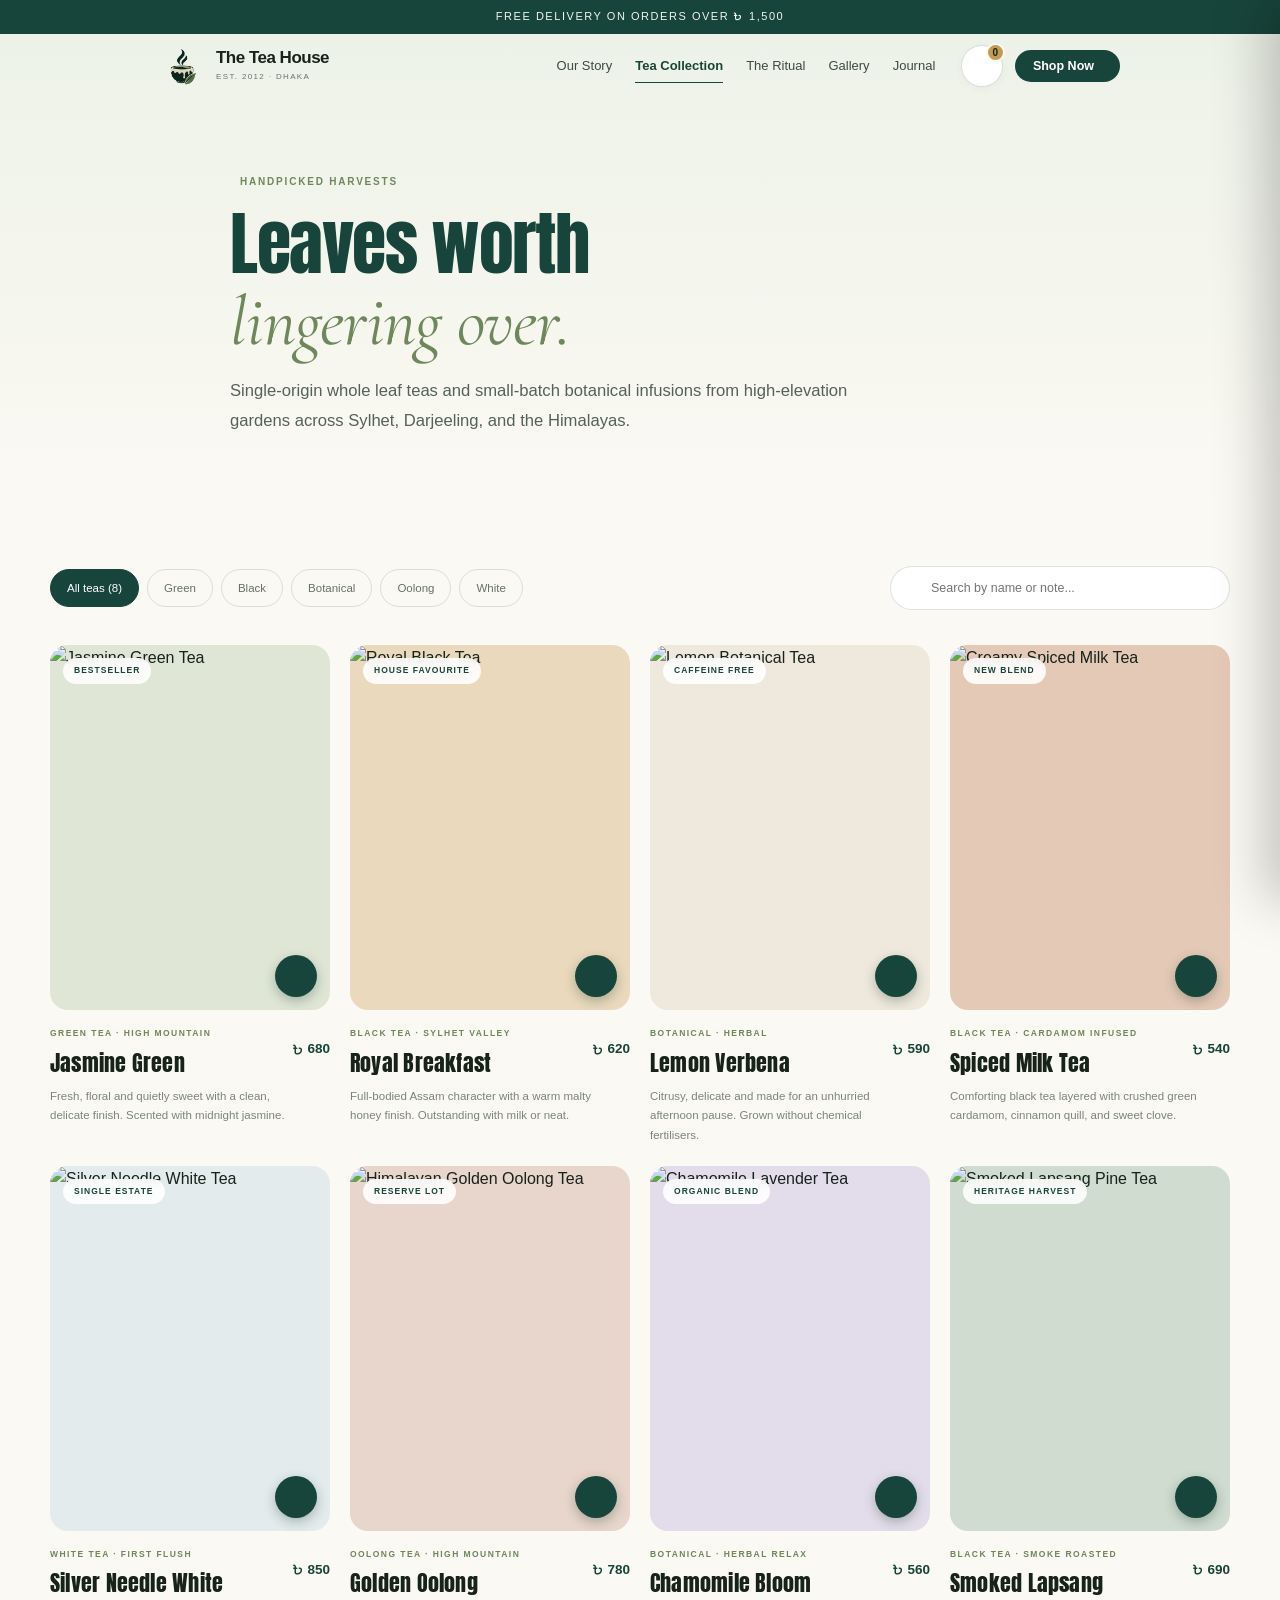
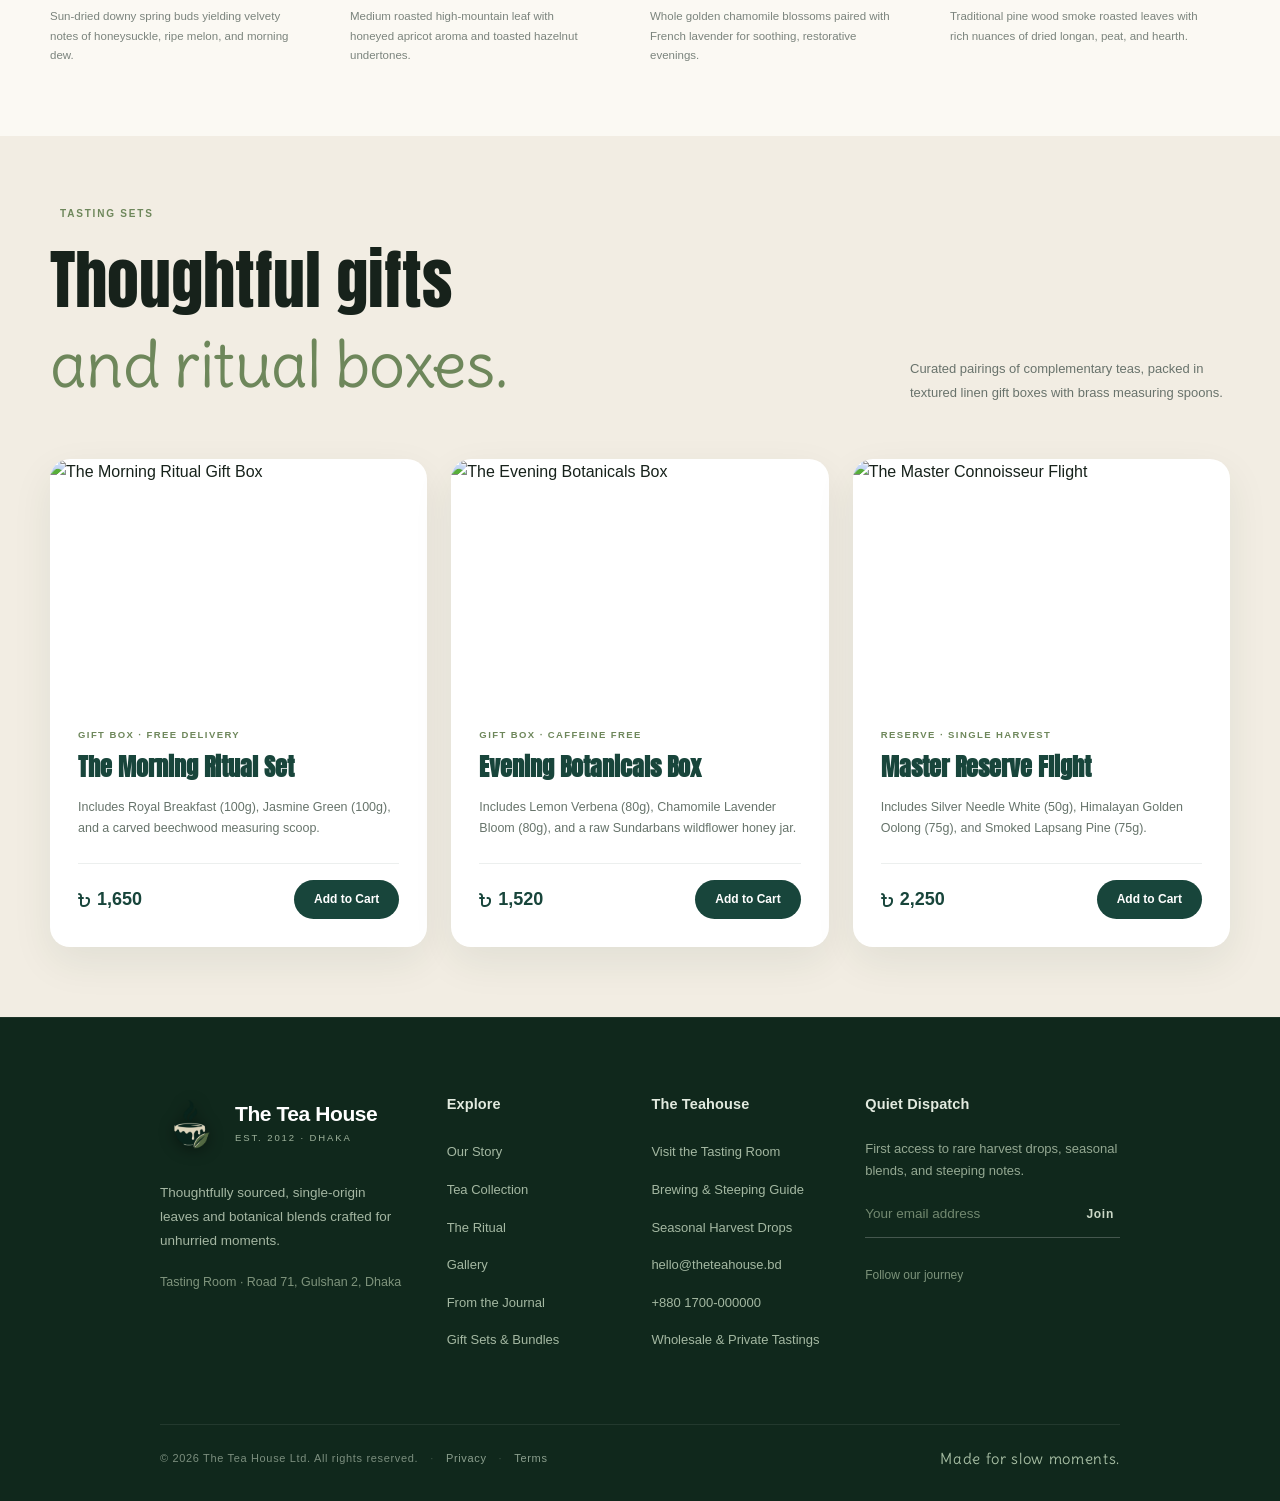
==== collection.html @ 70567b4b "fix: replace em-dashes with hyphens, fix HTML title and font URL entity errors" ====
﻿<!DOCTYPE html>
<html lang="en">
<head>
  <meta charset="UTF-8" />
  <meta name="viewport" content="width=device-width, initial-scale=1.0" />
  <meta name="description" content="Explore our seasonal harvest teas: Jasmine Green, Royal Assam, Oolong, White Silver Needle, and soothing botanicals." />
  <title>Tea Collection - The Tea House, Dhaka</title>

  <link rel="preconnect" href="https://fonts.googleapis.com">
  <link rel="preconnect" href="https://fonts.gstatic.com" crossorigin>
  <link href="https://fonts.googleapis.com/css2?family=Anton&family=Cormorant+Garamond:ital,wght@0,400;0,600;1,400;1,500&family=Delius&family=Google+Sans+Flex:opsz,wght@6..144,1..1000&display=swap" rel="stylesheet">

  <link rel="stylesheet" href="https://cdnjs.cloudflare.com/ajax/libs/font-awesome/6.5.1/css/all.min.css" />
  <link rel="stylesheet" href="https://cdn-uicons.flaticon.com/2.6.0/uicons-regular-rounded/css/uicons-regular-rounded.css" />
  <link rel="stylesheet" href="https://cdn-uicons.flaticon.com/2.6.0/uicons-brands/css/uicons-brands.css" />

  <link rel="icon" type="image/png" href="logo.png" />
  <link rel="stylesheet" href="styles.css" />
</head>

<body>
  <div class="progress" aria-hidden="true"></div>
  <div class="announcement">
    <p>Free delivery on orders over <i class="fa-solid fa-bangladeshi-taka-sign" aria-hidden="true"></i> 1,500</p>
  </div>

  <header class="site-header" id="top">
    <div class="container nav">
      <a class="brand" href="index.html" aria-label="The Tea House home">
        <img class="brand-logo" src="logo.png" alt="The Tea House logo" width="44" height="44" />
        <span>
          <strong>The Tea House</strong>
          <small>EST. 2012 · DHAKA</small>
        </span>
      </a>

      <button class="menu-toggle" aria-label="Open navigation" aria-expanded="false">
        <span></span><span></span><span></span>
      </button>

      <nav class="nav-links" aria-label="Primary navigation">
        <a href="story.html">Our Story</a>
        <a href="collection.html" class="active">Tea Collection</a>
        <a href="ritual.html">The Ritual</a>
        <a href="gallery.html">Gallery</a>
        <a href="journal.html">Journal</a>
      </nav>

      <div class="nav-actions">
        <button class="cart-trigger" id="cartTrigger" aria-label="View tea bag" title="View your tea bag">
          <i class="fi fi-rr-shopping-bag" aria-hidden="true"></i>
          <span class="cart-badge" id="cartBadge">0</span>
        </button>
        <a class="nav-cta" href="collection.html">Shop Now <span><i class="fi fi-rr-arrow-up-right" aria-hidden="true"></i></span></a>
      </div>
    </div>
  </header>

  <main>
    <section class="page-hero">
      <div class="container page-hero-inner reveal">
        <p class="eyebrow"><i class="fi fi-rr-mug-hot" aria-hidden="true"></i> Handpicked Harvests</p>
        <h1 class="page-hero-title">Leaves worth<br><em>lingering over.</em></h1>
        <p class="page-hero-desc">
          Single-origin whole leaf teas and small-batch botanical infusions from high-elevation gardens across Sylhet, Darjeeling, and the Himalayas.
        </p>
      </div>
    </section>

    <section class="section">
      <div class="container">
        <!-- Catalog Toolbar: Search & Filter -->
        <div class="catalog-toolbar reveal">
          <div class="filter-row" role="tablist" aria-label="Tea categories">
            <button class="filter active" data-filter="all">All teas (8)</button>
            <button class="filter" data-filter="green">Green</button>
            <button class="filter" data-filter="black">Black</button>
            <button class="filter" data-filter="herbal">Botanical</button>
            <button class="filter" data-filter="oolong">Oolong</button>
            <button class="filter" data-filter="white">White</button>
          </div>

          <div class="catalog-search-wrap">
            <i class="fi fi-rr-search" aria-hidden="true"></i>
            <input type="text" class="catalog-search-input" id="collectionSearch" placeholder="Search by name or note..." aria-label="Search collection" />
          </div>
        </div>

        <!-- Full Catalog Grid -->
        <div class="product-grid" id="catalogGrid">
          <!-- Card 1: Jasmine Green -->
          <article class="product-card reveal" data-id="tea-jasmine-green" data-name="Jasmine Green" data-price="680" data-category="green" data-type="Green Tea" data-image="https://images.pexels.com/photos/12338992/pexels-photo-12338992.jpeg?auto=compress&cs=tinysrgb&w=900">
            <div class="product-image sage">
              <span class="product-tag">Bestseller</span>
              <img src="https://images.pexels.com/photos/12338992/pexels-photo-12338992.jpeg?auto=compress&cs=tinysrgb&w=900" alt="Jasmine Green Tea" loading="lazy" />
              <button class="quick-add" aria-label="Add Jasmine Green Tea to cart"><i class="fi fi-rr-plus" aria-hidden="true"></i></button>
            </div>
            <div class="product-info">
              <div><p class="product-type">GREEN TEA · HIGH MOUNTAIN</p><h3>Jasmine Green</h3></div>
              <strong><i class="fa-solid fa-bangladeshi-taka-sign" aria-hidden="true"></i> 680</strong>
            </div>
            <p class="product-desc">Fresh, floral and quietly sweet with a clean, delicate finish. Scented with midnight jasmine.</p>
          </article>

          <!-- Card 2: Royal Breakfast -->
          <article class="product-card reveal reveal-delay" data-id="tea-royal-breakfast" data-name="Royal Breakfast" data-price="620" data-category="black" data-type="Black Tea" data-image="https://images.pexels.com/photos/10776408/pexels-photo-10776408.jpeg?auto=compress&cs=tinysrgb&w=900">
            <div class="product-image amber">
              <span class="product-tag">House favourite</span>
              <img src="https://images.pexels.com/photos/10776408/pexels-photo-10776408.jpeg?auto=compress&cs=tinysrgb&w=900" alt="Royal Black Tea" loading="lazy" />
              <button class="quick-add" aria-label="Add Royal Black Tea to cart"><i class="fi fi-rr-plus" aria-hidden="true"></i></button>
            </div>
            <div class="product-info">
              <div><p class="product-type">BLACK TEA · SYLHET VALLEY</p><h3>Royal Breakfast</h3></div>
              <strong><i class="fa-solid fa-bangladeshi-taka-sign" aria-hidden="true"></i> 620</strong>
            </div>
            <p class="product-desc">Full-bodied Assam character with a warm malty honey finish. Outstanding with milk or neat.</p>
          </article>

          <!-- Card 3: Lemon Verbena -->
          <article class="product-card reveal" data-id="tea-lemon-verbena" data-name="Lemon Verbena" data-price="590" data-category="herbal" data-type="Botanical" data-image="https://images.pexels.com/photos/29632082/pexels-photo-29632082.jpeg?auto=compress&cs=tinysrgb&w=900">
            <div class="product-image cream">
              <span class="product-tag">Caffeine free</span>
              <img src="https://images.pexels.com/photos/29632082/pexels-photo-29632082.jpeg?auto=compress&cs=tinysrgb&w=900" alt="Lemon Botanical Tea" loading="lazy" />
              <button class="quick-add" aria-label="Add Lemon Botanical Tea to cart"><i class="fi fi-rr-plus" aria-hidden="true"></i></button>
            </div>
            <div class="product-info">
              <div><p class="product-type">BOTANICAL · HERBAL</p><h3>Lemon Verbena</h3></div>
              <strong><i class="fa-solid fa-bangladeshi-taka-sign" aria-hidden="true"></i> 590</strong>
            </div>
            <p class="product-desc">Citrusy, delicate and made for an unhurried afternoon pause. Grown without chemical fertilisers.</p>
          </article>

          <!-- Card 4: Spiced Milk Tea -->
          <article class="product-card reveal reveal-delay" data-id="tea-spiced-milk" data-name="Spiced Milk Tea" data-price="540" data-category="black" data-type="Black Tea" data-image="https://images.pexels.com/photos/8329861/pexels-photo-8329861.jpeg?auto=compress&cs=tinysrgb&w=900">
            <div class="product-image clay">
              <span class="product-tag">New blend</span>
              <img src="https://images.pexels.com/photos/8329861/pexels-photo-8329861.jpeg?auto=compress&cs=tinysrgb&w=900" alt="Creamy Spiced Milk Tea" loading="lazy" />
              <button class="quick-add" aria-label="Add Spiced Milk Tea to cart"><i class="fi fi-rr-plus" aria-hidden="true"></i></button>
            </div>
            <div class="product-info">
              <div><p class="product-type">BLACK TEA · CARDAMOM INFUSED</p><h3>Spiced Milk Tea</h3></div>
              <strong><i class="fa-solid fa-bangladeshi-taka-sign" aria-hidden="true"></i> 540</strong>
            </div>
            <p class="product-desc">Comforting black tea layered with crushed green cardamom, cinnamon quill, and sweet clove.</p>
          </article>

          <!-- Card 5: Silver Needle White -->
          <article class="product-card reveal" data-id="tea-silver-needle" data-name="Silver Needle White" data-price="850" data-category="white" data-type="White Tea" data-image="https://images.pexels.com/photos/1417945/pexels-photo-1417945.jpeg?auto=compress&cs=tinysrgb&w=900">
            <div class="product-image mist">
              <span class="product-tag">Single estate</span>
              <img src="https://images.pexels.com/photos/1417945/pexels-photo-1417945.jpeg?auto=compress&cs=tinysrgb&w=900" alt="Silver Needle White Tea" loading="lazy" />
              <button class="quick-add" aria-label="Add Silver Needle White to cart"><i class="fi fi-rr-plus" aria-hidden="true"></i></button>
            </div>
            <div class="product-info">
              <div><p class="product-type">WHITE TEA · FIRST FLUSH</p><h3>Silver Needle White</h3></div>
              <strong><i class="fa-solid fa-bangladeshi-taka-sign" aria-hidden="true"></i> 850</strong>
            </div>
            <p class="product-desc">Sun-dried downy spring buds yielding velvety notes of honeysuckle, ripe melon, and morning dew.</p>
          </article>

          <!-- Card 6: Himalayan Golden Oolong -->
          <article class="product-card reveal reveal-delay" data-id="tea-golden-oolong" data-name="Himalayan Golden Oolong" data-price="780" data-category="oolong" data-type="Oolong Tea" data-image="https://images.pexels.com/photos/28448494/pexels-photo-28448494.jpeg?auto=compress&cs=tinysrgb&w=900">
            <div class="product-image terracotta">
              <span class="product-tag">Reserve lot</span>
              <img src="https://images.pexels.com/photos/28448494/pexels-photo-28448494.jpeg?auto=compress&cs=tinysrgb&w=900" alt="Himalayan Golden Oolong Tea" loading="lazy" />
              <button class="quick-add" aria-label="Add Himalayan Golden Oolong to cart"><i class="fi fi-rr-plus" aria-hidden="true"></i></button>
            </div>
            <div class="product-info">
              <div><p class="product-type">OOLONG TEA · HIGH MOUNTAIN</p><h3>Golden Oolong</h3></div>
              <strong><i class="fa-solid fa-bangladeshi-taka-sign" aria-hidden="true"></i> 780</strong>
            </div>
            <p class="product-desc">Medium roasted high-mountain leaf with honeyed apricot aroma and toasted hazelnut undertones.</p>
          </article>

          <!-- Card 7: Chamomile Lavender Bloom -->
          <article class="product-card reveal" data-id="tea-chamomile-lavender" data-name="Chamomile Lavender Bloom" data-price="560" data-category="herbal" data-type="Botanical" data-image="https://images.pexels.com/photos/19826009/pexels-photo-19826009.jpeg?auto=compress&cs=tinysrgb&w=900">
            <div class="product-image lavender">
              <span class="product-tag">Organic blend</span>
              <img src="https://images.pexels.com/photos/19826009/pexels-photo-19826009.jpeg?auto=compress&cs=tinysrgb&w=900" alt="Chamomile Lavender Tea" loading="lazy" />
              <button class="quick-add" aria-label="Add Chamomile Lavender to cart"><i class="fi fi-rr-plus" aria-hidden="true"></i></button>
            </div>
            <div class="product-info">
              <div><p class="product-type">BOTANICAL · HERBAL RELAX</p><h3>Chamomile Bloom</h3></div>
              <strong><i class="fa-solid fa-bangladeshi-taka-sign" aria-hidden="true"></i> 560</strong>
            </div>
            <p class="product-desc">Whole golden chamomile blossoms paired with French lavender for soothing, restorative evenings.</p>
          </article>

          <!-- Card 8: Smoked Lapsang Pine -->
          <article class="product-card reveal reveal-delay" data-id="tea-smoked-lapsang" data-name="Smoked Lapsang Pine" data-price="690" data-category="black" data-type="Black Tea" data-image="https://images.pexels.com/photos/227908/pexels-photo-227908.jpeg?auto=compress&cs=tinysrgb&w=900">
            <div class="product-image moss">
              <span class="product-tag">Heritage harvest</span>
              <img src="https://images.pexels.com/photos/227908/pexels-photo-227908.jpeg?auto=compress&cs=tinysrgb&w=900" alt="Smoked Lapsang Pine Tea" loading="lazy" />
              <button class="quick-add" aria-label="Add Smoked Lapsang Pine to cart"><i class="fi fi-rr-plus" aria-hidden="true"></i></button>
            </div>
            <div class="product-info">
              <div><p class="product-type">BLACK TEA · SMOKE ROASTED</p><h3>Smoked Lapsang</h3></div>
              <strong><i class="fa-solid fa-bangladeshi-taka-sign" aria-hidden="true"></i> 690</strong>
            </div>
            <p class="product-desc">Traditional pine wood smoke roasted leaves with rich nuances of dried longan, peat, and hearth.</p>
          </article>
        </div>
      </div>
    </section>

    <!-- Curated Gift Sets & Bundles -->
    <section class="section" style="background:#f2ede3;">
      <div class="container">
        <div class="section-heading reveal">
          <div>
            <p class="eyebrow"><i class="fi fi-rr-gift" aria-hidden="true"></i> Tasting Sets</p>
            <h2>Thoughtful gifts<br><em>and ritual boxes.</em></h2>
          </div>
          <p>Curated pairings of complementary teas, packed in textured linen gift boxes with brass measuring spoons.</p>
        </div>

        <div style="display:grid; grid-template-columns:repeat(auto-fit, minmax(320px, 1fr)); gap:24px;">
          <!-- Bundle 1 -->
          <article class="reveal" style="background:#ffffff; border-radius:20px; overflow:hidden; box-shadow:0 15px 40px rgba(24,60,42,0.08); display:flex; flex-direction:column;">
            <div style="height:240px; overflow:hidden;">
              <img src="https://images.pexels.com/photos/8329295/pexels-photo-8329295.jpeg?auto=compress&cs=tinysrgb&w=800" alt="The Morning Ritual Gift Box" style="width:100%; height:100%; object-fit:cover;" />
            </div>
            <div style="padding:28px; flex:1; display:flex; flex-direction:column; justify-content:space-between;">
              <div>
                <p style="font-size:9.5px; text-transform:uppercase; letter-spacing:.15em; color:var(--tea); font-weight:700;">GIFT BOX · FREE DELIVERY</p>
                <h3 style="font-family:var(--display); font-size:24px; color:var(--forest); margin:6px 0 10px;">The Morning Ritual Set</h3>
                <p style="font-size:12.5px; color:#67746b; line-height:1.7;">
                  Includes Royal Breakfast (100g), Jasmine Green (100g), and a carved beechwood measuring scoop.
                </p>
              </div>
              <div style="display:flex; justify-content:space-between; align-items:center; margin-top:24px; padding-top:16px; border-top:1px solid rgba(24,60,42,0.08);">
                <strong style="font-size:18px; color:var(--forest);"><i class="fa-solid fa-bangladeshi-taka-sign"></i> 1,650</strong>
                <button class="add-to-cart-btn btn-dark" style="border:0; padding:10px 20px; border-radius:999px; font-size:12px; font-weight:600; cursor:pointer;" data-id="bundle-morning-ritual" data-name="The Morning Ritual Set" data-price="1650" data-type="Gift Box" data-image="https://images.pexels.com/photos/8329295/pexels-photo-8329295.jpeg?auto=compress&cs=tinysrgb&w=800">
                  Add to Cart
                </button>
              </div>
            </div>
          </article>

          <!-- Bundle 2 -->
          <article class="reveal reveal-delay" style="background:#ffffff; border-radius:20px; overflow:hidden; box-shadow:0 15px 40px rgba(24,60,42,0.08); display:flex; flex-direction:column;">
            <div style="height:240px; overflow:hidden;">
              <img src="https://images.pexels.com/photos/38410813/pexels-photo-38410813.jpeg?auto=compress&cs=tinysrgb&w=800" alt="The Evening Botanicals Box" style="width:100%; height:100%; object-fit:cover;" />
            </div>
            <div style="padding:28px; flex:1; display:flex; flex-direction:column; justify-content:space-between;">
              <div>
                <p style="font-size:9.5px; text-transform:uppercase; letter-spacing:.15em; color:var(--tea); font-weight:700;">GIFT BOX · CAFFEINE FREE</p>
                <h3 style="font-family:var(--display); font-size:24px; color:var(--forest); margin:6px 0 10px;">Evening Botanicals Box</h3>
                <p style="font-size:12.5px; color:#67746b; line-height:1.7;">
                  Includes Lemon Verbena (80g), Chamomile Lavender Bloom (80g), and a raw Sundarbans wildflower honey jar.
                </p>
              </div>
              <div style="display:flex; justify-content:space-between; align-items:center; margin-top:24px; padding-top:16px; border-top:1px solid rgba(24,60,42,0.08);">
                <strong style="font-size:18px; color:var(--forest);"><i class="fa-solid fa-bangladeshi-taka-sign"></i> 1,520</strong>
                <button class="add-to-cart-btn btn-dark" style="border:0; padding:10px 20px; border-radius:999px; font-size:12px; font-weight:600; cursor:pointer;" data-id="bundle-evening-botanicals" data-name="Evening Botanicals Box" data-price="1520" data-type="Gift Box" data-image="https://images.pexels.com/photos/38410813/pexels-photo-38410813.jpeg?auto=compress&cs=tinysrgb&w=800">
                  Add to Cart
                </button>
              </div>
            </div>
          </article>

          <!-- Bundle 3 -->
          <article class="reveal reveal-delay-2" style="background:#ffffff; border-radius:20px; overflow:hidden; box-shadow:0 15px 40px rgba(24,60,42,0.08); display:flex; flex-direction:column;">
            <div style="height:240px; overflow:hidden;">
              <img src="https://images.pexels.com/photos/14668682/pexels-photo-14668682.jpeg?auto=compress&cs=tinysrgb&w=800" alt="The Master Connoisseur Flight" style="width:100%; height:100%; object-fit:cover;" />
            </div>
            <div style="padding:28px; flex:1; display:flex; flex-direction:column; justify-content:space-between;">
              <div>
                <p style="font-size:9.5px; text-transform:uppercase; letter-spacing:.15em; color:var(--tea); font-weight:700;">RESERVE · SINGLE HARVEST</p>
                <h3 style="font-family:var(--display); font-size:24px; color:var(--forest); margin:6px 0 10px;">Master Reserve Flight</h3>
                <p style="font-size:12.5px; color:#67746b; line-height:1.7;">
                  Includes Silver Needle White (50g), Himalayan Golden Oolong (75g), and Smoked Lapsang Pine (75g).
                </p>
              </div>
              <div style="display:flex; justify-content:space-between; align-items:center; margin-top:24px; padding-top:16px; border-top:1px solid rgba(24,60,42,0.08);">
                <strong style="font-size:18px; color:var(--forest);"><i class="fa-solid fa-bangladeshi-taka-sign"></i> 2,250</strong>
                <button class="add-to-cart-btn btn-dark" style="border:0; padding:10px 20px; border-radius:999px; font-size:12px; font-weight:600; cursor:pointer;" data-id="bundle-master-reserve" data-name="Master Reserve Flight" data-price="2250" data-type="Gift Box" data-image="https://images.pexels.com/photos/14668682/pexels-photo-14668682.jpeg?auto=compress&cs=tinysrgb&w=800">
                  Add to Cart
                </button>
              </div>
            </div>
          </article>
        </div>
      </div>
    </section>
  </main>

  <footer class="footer">
    <div class="container footer-grid">
      <div class="footer-col footer-col-brand">
        <a class="brand footer-brand-lg" href="index.html" aria-label="The Tea House home">
          <img class="brand-logo footer-logo-lg" src="logo.png" alt="The Tea House logo" width="60" height="60" />
          <span class="brand-name">
            <strong>The Tea House</strong>
            <small>EST. 2012 · DHAKA</small>
          </span>
        </a>
        <p class="footer-slogan">Thoughtfully sourced, single-origin leaves and botanical blends crafted for unhurried moments.</p>
        <p class="footer-location">Tasting Room · Road 71, Gulshan 2, Dhaka</p>
      </div>

      <div class="footer-col">
        <h4 class="footer-col-title">Explore</h4>
        <ul class="footer-links">
          <li><a href="story.html">Our Story</a></li>
          <li><a href="collection.html">Tea Collection</a></li>
          <li><a href="ritual.html">The Ritual</a></li>
          <li><a href="gallery.html">Gallery</a></li>
          <li><a href="journal.html">From the Journal</a></li>
          <li><a href="collection.html">Gift Sets &amp; Bundles</a></li>
        </ul>
      </div>

      <div class="footer-col">
        <h4 class="footer-col-title">The Teahouse</h4>
        <ul class="footer-links">
          <li><a href="story.html">Visit the Tasting Room</a></li>
          <li><a href="ritual.html">Brewing &amp; Steeping Guide</a></li>
          <li><a href="collection.html">Seasonal Harvest Drops</a></li>
          <li><a href="mailto:hello@theteahouse.bd">hello@theteahouse.bd</a></li>
          <li><a href="tel:+8801700000000">+880 1700-000000</a></li>
          <li><a href="story.html">Wholesale &amp; Private Tastings</a></li>
        </ul>
      </div>

      <div class="footer-col footer-col-subscribe">
        <h4 class="footer-col-title">Quiet Dispatch</h4>
        <p class="footer-sub-desc">First access to rare harvest drops, seasonal blends, and steeping notes.</p>
        <form class="footer-newsletter-form">
          <label for="footer-email" class="sr-only">Your email address</label>
          <div class="footer-input-row">
            <input id="footer-email" type="email" placeholder="Your email address" required />
            <button type="submit" aria-label="Subscribe to newsletter">
              <span>Join</span>
              <i class="fi fi-rr-arrow-right" aria-hidden="true"></i>
            </button>
          </div>
        </form>

        <div class="footer-social-section">
          <p class="footer-social-heading">Follow our journey</p>
          <div class="footer-social-icons">
            <a class="footer-social-link" href="https://instagram.com" target="_blank" rel="noopener" aria-label="Instagram"><i class="fi fi-brands-instagram" aria-hidden="true"></i></a>
            <a class="footer-social-link" href="https://facebook.com" target="_blank" rel="noopener" aria-label="Facebook"><i class="fi fi-brands-facebook" aria-hidden="true"></i></a>
            <a class="footer-social-link" href="https://x.com" target="_blank" rel="noopener" aria-label="X / Twitter"><i class="fi fi-brands-twitter-alt" aria-hidden="true"></i></a>
            <a class="footer-social-link" href="https://youtube.com" target="_blank" rel="noopener" aria-label="YouTube"><i class="fi fi-brands-youtube" aria-hidden="true"></i></a>
          </div>
        </div>
      </div>
    </div>

    <div class="container footer-bottom">
      <div class="footer-bottom-left">
        <span>© 2026 The Tea House Ltd. All rights reserved.</span>
        <span class="footer-sep">·</span>
        <a href="story.html#privacy">Privacy</a>
        <span class="footer-sep">·</span>
        <a href="story.html#terms">Terms</a>
      </div>
      <div class="footer-bottom-right">
        <span>Made for slow moments.</span>
      </div>
    </div>
  </footer>

  <!-- Cart Backdrop & Drawer -->
  <div class="cart-backdrop" id="cartBackdrop" aria-hidden="true"></div>
  <aside class="cart-drawer" id="cartDrawer" aria-label="Shopping Cart" aria-hidden="true">
    <div class="cart-header">
      <h3>
        <i class="fi fi-rr-shopping-bag" aria-hidden="true"></i>
        <span>Your Tea Bag</span>
        <span class="cart-header-count" id="cartHeaderCount">0 items</span>
      </h3>
      <button class="cart-close-btn" id="cartCloseBtn" aria-label="Close cart">
        <i class="fi fi-rr-cross" aria-hidden="true"></i>
      </button>
    </div>

    <div class="cart-shipping-banner" id="cartShippingBanner">
      <div class="shipping-text" id="shippingText">
        <span>Add <strong id="shippingRemaining"><i class="fa-solid fa-bangladeshi-taka-sign"></i> 1,500</strong> for free delivery</span>
        <span id="shippingPercent">0%</span>
      </div>
      <div class="shipping-bar-bg">
        <div class="shipping-bar-fill" id="shippingBarFill"></div>
      </div>
    </div>

    <div class="cart-body" id="cartItemsList"></div>

    <div class="cart-footer" id="cartFooter">
      <div class="promo-bar">
        <input type="text" class="promo-input" id="promoInput" placeholder="Promo code (e.g. SLOWTEA10)" aria-label="Promo code" />
        <button class="promo-btn" id="promoApplyBtn">Apply</button>
      </div>
      <div id="promoNotice" style="display:none;"></div>

      <div class="cart-summary-row"><span>Subtotal</span><strong id="cartSubtotal"><i class="fa-solid fa-bangladeshi-taka-sign"></i> 0</strong></div>
      <div class="cart-summary-row" id="cartDiscountRow" style="display:none;"><span>Promo Discount</span><strong id="cartDiscount" style="color:#235831;">- <i class="fa-solid fa-bangladeshi-taka-sign"></i> 0</strong></div>
      <div class="cart-summary-row"><span>Delivery Fee (Bangladesh)</span><span id="cartDelivery"><i class="fa-solid fa-bangladeshi-taka-sign"></i> 60</span></div>
      <div class="cart-summary-row total-row"><span>Estimated Total</span><strong id="cartTotal"><i class="fa-solid fa-bangladeshi-taka-sign"></i> 0</strong></div>

      <button class="cart-checkout-btn" id="cartCheckoutBtn">
        <span>Proceed to Checkout</span>
        <i class="fi fi-rr-arrow-right" aria-hidden="true"></i>
      </button>
    </div>
  </aside>

  <!-- Checkout Modal -->
  <div class="checkout-modal-backdrop" id="checkoutModalBackdrop" aria-hidden="true">
    <div class="checkout-modal" role="dialog" aria-modal="true" aria-labelledby="checkoutTitle">
      <div class="checkout-header">
        <div>
          <h2 id="checkoutTitle">Checkout &amp; Delivery</h2>
          <p>Delivering fresh harvests carefully packaged across Bangladesh.</p>
        </div>
        <button class="cart-close-btn" id="checkoutCloseBtn" aria-label="Close checkout"><i class="fi fi-rr-cross" aria-hidden="true"></i></button>
      </div>

      <div class="checkout-body">
        <form id="checkoutForm" novalidate>
          <div class="checkout-grid">
            <div class="checkout-col">
              <h3 class="form-section-title"><i class="fi fi-rr-marker" aria-hidden="true"></i> 1. Delivery Details</h3>
              <div class="field-group">
                <label for="custName">Full Name *</label>
                <input class="field-input" id="custName" type="text" placeholder="e.g. Tanvir Rahman" required />
              </div>
              <div class="field-row">
                <div class="field-group">
                  <label for="custPhone">Contact Phone *</label>
                  <input class="field-input" id="custPhone" type="tel" placeholder="017XXXXXXXX" required />
                </div>
                <div class="field-group">
                  <label for="custCity">City / Region *</label>
                  <select class="field-select" id="custCity" required>
                    <option value="Dhaka (Inside City)">Dhaka (Inside City) - 24h</option>
                    <option value="Dhaka (Suburbs - Uttara/Savar)">Dhaka (Suburbs) - 36h</option>
                    <option value="Chattogram">Chattogram - 48h</option>
                    <option value="Sylhet">Sylhet - 48h</option>
                    <option value="Rajshahi">Rajshahi - 48h</option>
                    <option value="Khulna">Khulna - 48h</option>
                    <option value="Barishal">Barishal - 48h</option>
                    <option value="Rangpur">Rangpur - 48h</option>
                  </select>
                </div>
              </div>
              <div class="field-group">
                <label for="custAddress">Delivery Address *</label>
                <textarea class="field-textarea" id="custAddress" rows="3" placeholder="House no, road, apartment/area name" required></textarea>
              </div>
              <div class="field-group">
                <label for="custNotes">Special Delivery Notes (Optional)</label>
                <input class="field-input" id="custNotes" type="text" placeholder="e.g. Leave with building security, call upon arrival" />
              </div>
            </div>

            <div class="checkout-col">
              <h3 class="form-section-title"><i class="fi fi-rr-credit-card" aria-hidden="true"></i> 2. Payment Method</h3>
              <div class="payment-selector">
                <label class="payment-card-option selected" for="payCod">
                  <input type="radio" name="paymentMethod" id="payCod" value="cod" checked />
                  <div>
                    <div class="payment-card-title"><i class="fi fi-rr-hand-holding-usd" aria-hidden="true"></i> Cash on Delivery</div>
                    <div class="payment-card-desc">Pay in cash when your tea parcel arrives at your door.</div>
                  </div>
                  <span class="payment-badge badge-cod">CASH</span>
                </label>

                <label class="payment-card-option" for="payBkash">
                  <input type="radio" name="paymentMethod" id="payBkash" value="bkash" />
                  <div>
                    <div class="payment-card-title"><i class="fi fi-rr-smartphone" aria-hidden="true"></i> bKash Payment</div>
                    <div class="payment-card-desc">Instant mobile money transfer via bKash merchant.</div>
                  </div>
                  <span class="payment-badge badge-bkash">bKash</span>
                </label>

                <label class="payment-card-option" for="payNagad">
                  <input type="radio" name="paymentMethod" id="payNagad" value="nagad" />
                  <div>
                    <div class="payment-card-title"><i class="fi fi-rr-mobile" aria-hidden="true"></i> Nagad Payment</div>
                    <div class="payment-card-desc">Postal digital wallet transfer with low fee.</div>
                  </div>
                  <span class="payment-badge badge-nagad">Nagad</span>
                </label>

                <label class="payment-card-option" for="payCard">
                  <input type="radio" name="paymentMethod" id="payCard" value="card" />
                  <div>
                    <div class="payment-card-title"><i class="fi fi-rr-credit-card" aria-hidden="true"></i> Credit / Debit Card</div>
                    <div class="payment-card-desc">Visa, Mastercard, American Express &amp; UnionPay.</div>
                  </div>
                  <span class="payment-badge badge-card">CARD</span>
                </label>
              </div>

              <div class="payment-subform" id="subformBkash" style="display:none;">
                <p>Send payment to The Tea House Merchant Account: <code>01700-000000</code></p>
                <div class="field-row">
                  <div class="field-group">
                    <label for="bkashSender">Your bKash Number</label>
                    <input class="field-input" id="bkashSender" type="tel" placeholder="01XXXXXXXXX" />
                  </div>
                  <div class="field-group">
                    <label for="bkashTrx">Transaction ID (TrxID)</label>
                    <input class="field-input" id="bkashTrx" type="text" placeholder="e.g. 9HJ4B8L2" />
                  </div>
                </div>
              </div>

              <div class="payment-subform" id="subformNagad" style="display:none;">
                <p>Send payment to The Tea House Merchant Account: <code>01700-000000</code></p>
                <div class="field-row">
                  <div class="field-group">
                    <label for="nagadSender">Your Nagad Number</label>
                    <input class="field-input" id="nagadSender" type="tel" placeholder="01XXXXXXXXX" />
                  </div>
                  <div class="field-group">
                    <label for="nagadTrx">Transaction ID (TrxID)</label>
                    <input class="field-input" id="nagadTrx" type="text" placeholder="e.g. 8FG2M4K9" />
                  </div>
                </div>
              </div>

              <div class="payment-subform" id="subformCard" style="display:none;">
                <div class="field-group">
                  <label for="cardName">Cardholder Name</label>
                  <input class="field-input" id="cardName" type="text" placeholder="Name on card" />
                </div>
                <div class="field-group">
                  <label for="cardNumber">Card Number</label>
                  <input class="field-input" id="cardNumber" type="text" maxlength="19" placeholder="4111 2222 3333 4444" />
                </div>
                <div class="field-row">
                  <div class="field-group">
                    <label for="cardExpiry">Expiry (MM/YY)</label>
                    <input class="field-input" id="cardExpiry" type="text" maxlength="5" placeholder="12/28" />
                  </div>
                  <div class="field-group">
                    <label for="cardCvc">CVV / CVC</label>
                    <input class="field-input" id="cardCvc" type="password" maxlength="4" placeholder="123" />
                  </div>
                </div>
              </div>

              <div class="order-mini-summary">
                <div class="mini-row"><span>Selected items:</span><span id="checkoutItemCount">0 items</span></div>
                <div class="mini-row"><span>Subtotal:</span><span id="checkoutSubtotal"><i class="fa-solid fa-bangladeshi-taka-sign"></i> 0</span></div>
                <div class="mini-row" id="checkoutDiscountRow" style="display:none;"><span>Discount:</span><span id="checkoutDiscount" style="color:#235831;">- <i class="fa-solid fa-bangladeshi-taka-sign"></i> 0</span></div>
                <div class="mini-row"><span>Delivery:</span><span id="checkoutDelivery"><i class="fa-solid fa-bangladeshi-taka-sign"></i> 60</span></div>
                <div class="mini-row total"><span>Total Payable:</span><strong id="checkoutTotal"><i class="fa-solid fa-bangladeshi-taka-sign"></i> 0</strong></div>
              </div>

              <button type="submit" class="checkout-submit-btn" id="confirmOrderBtn">
                <i class="fi fi-rr-check" aria-hidden="true"></i>
                <span id="confirmOrderBtnText">Confirm Order</span>
              </button>
            </div>
          </div>
        </form>
      </div>
    </div>
  </div>

  <!-- Order Confirmation Modal -->
  <div class="order-modal-backdrop" id="orderModalBackdrop" aria-hidden="true">
    <div class="order-receipt" role="dialog" aria-modal="true" aria-labelledby="receiptTitle">
      <div class="receipt-check"><i class="fi fi-rr-check" aria-hidden="true"></i></div>
      <h2 id="receiptTitle">Order Placed Successfully!</h2>
      <p class="order-receipt-desc">Thank you for slowing down with us. Your harvest has been received and is being carefully packaged.</p>

      <div class="order-ticket">
        <div class="ticket-row"><span>Order Reference:</span><strong id="receiptOrderNum">#TH-94821</strong></div>
        <div class="ticket-row"><span>Estimated Delivery:</span><strong id="receiptEta">Within 24-48 hours (Dhaka)</strong></div>
        <div class="ticket-row"><span>Delivery To:</span><strong id="receiptCustomer">Customer Name</strong></div>
        <div class="ticket-row"><span>Payment Status:</span><strong id="receiptPayment">Cash on Delivery</strong></div>
        <div class="ticket-items" id="receiptItems"></div>
        <div class="ticket-row" style="margin-top:10px; font-size:14px; font-weight:700;"><span>Total Amount:</span><strong id="receiptTotal" style="color:var(--forest);"><i class="fa-solid fa-bangladeshi-taka-sign"></i> 0</strong></div>
      </div>

      <div class="receipt-actions">
        <button class="btn-receipt-print" id="receiptPrintBtn"><i class="fi fi-rr-print" aria-hidden="true"></i> <span>Print Receipt</span></button>
        <button class="btn-receipt-done" id="receiptDoneBtn"><span>Back to Tea House</span></button>
      </div>
    </div>
  </div>

  <div class="toast" role="status" aria-live="polite"></div>
  <script src="script.js"></script>
  <script>
    // Search filter for collection catalog
    const searchInput = document.getElementById("collectionSearch");
    searchInput?.addEventListener("input", (e) => {
      const q = e.target.value.toLowerCase().trim();
      document.querySelectorAll("#catalogGrid .product-card").forEach(card => {
        const text = (card.innerText || "").toLowerCase();
        card.style.display = text.includes(q) ? "" : "none";
      });
    });
  </script>
</body>
</html>
---- styles.css ----
﻿/* Typography system:
   Google Sans Flex = body, navigation, labels and controls
   Anton = major display typography and product/article titles
   Delius = handwritten tea-house accents and editorial quotes
*/
:root {
  /* Single green - #18453B across the whole site */
  --topbar-green: #18453B;
  --topbar-text: #f0f6ee;

  --forest: #18453B;
  --forest-2: #18453B;
  --tea: #6e875b;
  --sage: #aab99a;
  --matcha: #d9dfc8;
  --cream: #f5f0e5;
  --paper: #fbf9f3;
  --sand: #e9dfca;
  --clay: #b96d43;
  --amber: #c69a55;
  --ink: #17221b;
  --muted: #69736c;
  --line: rgba(24, 60, 42, .14);
  --display: "Anton", Impact, sans-serif;
  --body: "Google Sans Flex", Arial, sans-serif;
  --serif: "Cormorant Garamond", Georgia, serif;
  --hand: "Delius", cursive;
  --radius: 18px;
  --shadow: 0 20px 60px rgba(28, 52, 36, .12);
}

* { box-sizing: border-box; margin: 0; padding: 0; }
html { scroll-behavior: smooth; }
body {
  background: var(--paper);
  color: var(--ink);
  font-family: var(--body);
  line-height: 1.6;
  overflow-x: clip;
}
img { max-width: 100%; display: block; }
a { color: inherit; text-decoration: none; }
button, input { font: inherit; }
button { cursor: pointer; }

.container { width: min(1180px, calc(100% - 48px)); margin-inline: auto; }
.site-header .container,
.footer .container {
  width: 75%;
  max-width: 1440px;
  margin-inline: auto;
}

.announcement {
  background: var(--topbar-green);
  color: var(--topbar-text);
  text-align: center;
  font-size: 11px;
  letter-spacing: .14em;
  text-transform: uppercase;
  padding: 8px 20px;
}

.site-header {
  position: absolute;
  z-index: 20;
  top: 31px;
  padding: 0;
  left: 0;
  width: 100%;
  border-bottom: 0px solid rgba(24, 60, 42, .12);
}
.nav {
  min-height: 70px;
  display: flex;
  align-items: center;
  justify-content: space-between;
  gap: clamp(16px, 2vw, 32px);
}
.brand { display: inline-flex; align-items: center; gap: 12px; flex-shrink: 0; text-decoration: none; }
.brand-logo {
  width: 44px;
  height: 44px;
  object-fit: contain;
  flex-shrink: 0;
  display: block;
  transition: transform .3s ease;
}
.brand:hover .brand-logo {
  transform: rotate(-3deg) scale(1.04);
}
.brand-mark {
  width: 38px; height: 38px; border: 1px solid var(--forest);
  border-radius: 50%; display: grid; place-items: center;
  font-family: var(--display); font-size: 13px; letter-spacing: -.02em;
}
.brand strong { display: block; font-family: var(--body); font-weight: 700; font-size: 17px; line-height: 1; letter-spacing: -.03em; }
.brand small { display: block; margin-top: 5px; font-size: 8px; letter-spacing: .17em; color: #69736c; }
.nav-links {
  display: flex;
  align-items: center;
  gap: clamp(16px, 1.8vw, 28px);
  margin-left: auto;
}
.nav-links a { font-size: 13px; color: #3e4941; position: relative; white-space: nowrap; transition: color .2s ease; }
.nav-links a::after {
  content: ""; position: absolute; left: 0; bottom: -7px; width: 0; height: 1.5px;
  background: var(--forest); transition: width .25s;
}
.nav-links a:hover::after,
.nav-links a.active::after { width: 100%; }
.nav-links a.active { color: var(--forest); font-weight: 600; }

.nav-actions {
  display: flex;
  align-items: center;
  gap: 12px;
  flex-shrink: 0;
}
.cart-trigger {
  position: relative;
  display: inline-flex;
  align-items: center;
  justify-content: center;
  width: 42px;
  height: 42px;
  border-radius: 50%;
  background: #ffffff;
  border: 1px solid rgba(24, 60, 42, 0.16);
  color: var(--forest);
  cursor: pointer;
  transition: all 0.25s cubic-bezier(0.16, 1, 0.3, 1);
  box-shadow: 0 2px 8px rgba(0, 0, 0, 0.04);
}
.cart-trigger:hover {
  background: var(--forest);
  color: #ffffff;
  border-color: var(--forest);
  transform: translateY(-2px);
  box-shadow: 0 8px 20px rgba(24, 60, 42, 0.2);
}
.cart-trigger .fi {
  font-size: 16px;
  line-height: 1;
}
.cart-badge {
  position: absolute;
  top: -3px;
  right: -3px;
  min-width: 19px;
  height: 19px;
  padding: 0 4px;
  border-radius: 999px;
  background: var(--amber);
  color: #10281c;
  font-size: 10px;
  font-weight: 700;
  display: flex;
  align-items: center;
  justify-content: center;
  border: 2px solid var(--paper);
  transition: transform 0.2s cubic-bezier(0.175, 0.885, 0.32, 1.275);
}
.cart-badge.bump {
  transform: scale(1.3);
}

.nav-cta {
  display: inline-flex;
  align-items: center;
  justify-content: center;
  gap: 8px;
  background: var(--forest);
  color: white;
  border-radius: 999px;
  padding: 10px 18px;
  font-size: 12.5px;
  font-weight: 600;
  line-height: 1;
  white-space: nowrap;
  flex-shrink: 0;
  transition: transform .25s ease, background .25s ease, box-shadow .25s ease;
}
.nav-cta:hover {
  transform: translateY(-2px);
  background: var(--forest-2);
  box-shadow: 0 10px 24px rgba(24, 60, 42, .25);
}
.nav-cta span {
  display: inline-flex;
  align-items: center;
  margin-left: 0;
}
.menu-toggle { display: none; border: 0; background: transparent; }

.hero {
  min-height: 800px;
  padding-top: 110px;
  position: relative;
  background:
    radial-gradient(circle at 74% 43%, rgba(171,191,150,.35), transparent 30%),
    linear-gradient(120deg, #f7f2e8 0%, #eef1e5 100%);
  overflow: hidden;
}

/* Sub-page hero - same container width as the nav, no full-bleed */
.page-hero {
  padding: 140px 0 70px;
  background:
    radial-gradient(circle at 70% 50%, rgba(171,191,150,.28), transparent 40%),
    linear-gradient(120deg, #f7f2e8 0%, #eef1e5 100%);
  position: relative;
  overflow: hidden;
}
.page-hero-inner {
  /* inherits .container width - same as nav */
  max-width: 820px;
}
.page-hero-title {
  font-family: var(--display);
  font-size: clamp(48px, 6vw, 82px);
  font-weight: 400;
  line-height: 1.05;
  letter-spacing: -0.03em;
  margin: 18px 0 22px;
  color: var(--ink);
}
.page-hero-title em {
  color: var(--tea);
  font-family: var(--hand);
  font-style: normal;
}
.page-hero-desc {
  color: #59645c;
  font-size: 15px;
  line-height: 1.85;
  max-width: 560px;
}
.hero::before {
  content: ""; position: absolute; width: 620px; height: 620px; border: 1px solid rgba(24,60,42,.1);
  border-radius: 50%; right: -160px; top: 80px;
}
.hero::after {
  content: ""; position: absolute; width: 440px; height: 440px; border: 1px solid rgba(24,60,42,.08);
  border-radius: 50%; right: -50px; top: 170px;
}
.hero-grain {
  position: absolute; inset: 0; opacity: .06; pointer-events: none;
  background-image: url("data:image/svg+xml,%3Csvg viewBox='0 0 180 180' xmlns='http://www.w3.org/2000/svg'%3E%3Cfilter id='n'%3E%3CfeTurbulence type='fractalNoise' baseFrequency='.8' numOctaves='3' stitchTiles='stitch'/%3E%3C/filter%3E%3Crect width='100%25' height='100%25' filter='url(%23n)' opacity='.4'/%3E%3C/svg%3E");
}
.hero-grid { min-height: 690px; display: grid; grid-template-columns: .92fr 1.08fr; align-items: center; gap: 50px; position: relative; z-index: 2; }
.eyebrow { display: flex; align-items: center; gap: 10px; color: var(--tea); font-size: 10px; font-weight: 700; letter-spacing: .18em; text-transform: uppercase; }
.eyebrow span { width: 26px; height: 1px; background: currentColor; }
.hero h1, h2 {
  font-family: var(--display);
  font-weight: 400;
  /* letter-spacing: -.045em; */
  line-height: 80px;
}
.hero h1 {
  font-size: clamp(56px, 6.3vw, 90px);
  margin-top: 20px;
  max-width: 680px;
}
em { color: var(--tea); font-family: var(--hand); font-style: normal; font-weight: 400; letter-spacing: -.01em; }
.hero-text {
  max-width: 480px;
  margin: 10px 0;
  color: #59645c;
  font-size: 15px;
  line-height: 1.85;
}
.hero-actions { display: flex; align-items: center; gap: 25px; }
.btn {
  display: inline-flex; align-items: center; gap: 22px; border-radius: 999px;
  padding: 15px 20px; font-size: 12px; font-weight: 700;
}
.btn-dark { background: var(--forest); color: white; }
.btn-dark span { font-size: 18px; line-height: 0; }
.text-link { font-size: 12px; font-weight: 700; border-bottom: 1px solid currentColor; padding-bottom: 3px; }
.text-link span { margin-left: 5px; }
.text-link.dark { color: var(--forest); }
.hero-meta {
  display: flex;
  gap: 50px;
  margin-top: 20px;
  margin-bottom: 25px;
  align-items: flex-end;
}
.hero-meta div { display: flex; flex-direction: column; }
.hero-meta strong {
  font-family: var(--serif);
  font-size: clamp(52px, 5vw, 72px);
  line-height: 0.9;
  letter-spacing: -0.03em;
  color: var(--ink);
  margin-bottom: 6px;
  font-weight: 600;
  font-style: italic;
}
.hero-meta span { color: #6c776f; font-size: 11px; font-weight: 600; text-transform: uppercase; letter-spacing: .12em; display: flex; align-items: center; gap: 5px; }
.hero-meta span .fi { font-size: 13px; color: var(--tea); }

.hero-visual { position: relative; height: 610px; display: grid; place-items: center; }
.hero-image-wrap {
  width: min(560px, 100%); aspect-ratio: 1/1; border-radius: 50%;
  background: #dce3cf; padding: 50px; position: relative; z-index: 2;
  box-shadow: 0 40px 100px rgba(38,67,45,.18);
}
.hero-image-wrap::before {
  content: ""; position: absolute; inset: 22px; border: 1px dashed rgba(24,60,42,.18); border-radius: 50%;
}
.hero-image-wrap img { width: 100%; height: 100%; object-fit: cover; object-position: center; position: relative; z-index: 2; border-radius: 50%; }
.hero-orbit { position: absolute; width: 570px; height: 570px; border: 1px solid rgba(24,60,42,.13); border-radius: 50%; transform: rotate(-22deg); }
.floating-note {
  position: absolute; z-index: 5; left: 2%; bottom: 13%; display: flex; align-items: center; gap: 12px;
  background: rgba(255,255,255,.92); backdrop-filter: blur(10px); padding: 13px 14px;
  border-radius: 12px; box-shadow: var(--shadow); min-width: 230px;
}
.leaf-icon { width: 32px; height: 32px; border-radius: 50%; background: var(--matcha); display: grid; place-items: center; color: var(--forest); }
.floating-note small { display: block; font-size: 9px; color: #849087; text-transform: uppercase; letter-spacing: .1em; }
.floating-note strong { display: block; font-family: var(--display); font-size: 16px; }
.arrow-circle { margin-left: auto; font-size: 17px; }
.vertical-label { position: absolute; right: -15px; top: 28%; writing-mode: vertical-rl; font-size: 9px; letter-spacing: .3em; color: #819083; }

.marquee { width: 100%; background: var(--forest); color: #dce6d7; padding: 20px 0; }
.marquee-track { width: 100%; display: flex; align-items: center; justify-content: space-between; flex-wrap: wrap; gap: 16px; font-family: var(--hand); font-size: 20px; }
.marquee-track b { display: inline-flex; align-items: center; justify-content: center; color: #aabe94; }

.section { padding: 70px 0; }
.section-heading { display: flex; justify-content: space-between; align-items: end; gap: 40px; margin-bottom: 55px; }
.section-heading h2 { font-size: clamp(46px, 5vw, 70px); margin-top: 18px; }
.section-heading > p { max-width: 320px; color: var(--muted); font-size: 13px; line-height: 1.8; }

.collection-controls {
  display: flex;
  justify-content: space-between;
  align-items: center;
  gap: 16px;
  margin-bottom: 28px;
  flex-wrap: wrap;
}
.filter-row { display: flex; gap: 8px; flex-wrap: wrap; }
.filter {
  border: 1px solid var(--line);
  background: transparent;
  color: #667067;
  padding: 9px 16px;
  border-radius: 999px;
  font-size: 11.5px;
  font-weight: 500;
  cursor: pointer;
  transition: all .2s ease;
}
.filter.active, .filter:hover { background: var(--forest); color: white; border-color: var(--forest); }

.slider-nav {
  display: inline-flex;
  align-items: center;
  gap: 10px;
}
.slider-btn {
  width: 44px;
  height: 44px;
  border-radius: 50%;
  border: 1px solid var(--line);
  background: #ffffff;
  color: var(--forest);
  display: grid;
  place-items: center;
  cursor: pointer;
  transition: all .25s cubic-bezier(0.16, 1, 0.3, 1);
  box-shadow: 0 2px 8px rgba(0,0,0,0.04);
}
.slider-btn:hover {
  background: var(--forest);
  color: #ffffff;
  border-color: var(--forest);
  transform: translateY(-2px);
  box-shadow: 0 8px 18px rgba(24, 60, 42, .2);
}
.slider-btn:disabled {
  opacity: 0.35;
  cursor: not-allowed;
  transform: none;
  box-shadow: none;
}
.slider-btn .fi {
  font-size: 16px;
  line-height: 1;
}

.product-slider-wrapper {
  position: relative;
  width: 100%;
  padding-bottom: 12px;
}
.product-slider {
  display: flex;
  gap: 20px;
  overflow-x: auto;
  scroll-behavior: smooth;
  scroll-snap-type: x mandatory;
  -webkit-overflow-scrolling: touch;
  scrollbar-width: none;
  padding: 6px 2px 20px;
}
.product-slider::-webkit-scrollbar {
  display: none;
}
.product-slider .product-card {
  flex: 0 0 calc((100% - 60px) / 4);
  min-width: 270px;
  scroll-snap-align: start;
}
@media (max-width: 1100px) {
  .product-slider .product-card {
    flex: 0 0 calc((100% - 40px) / 3);
  }
}
@media (max-width: 768px) {
  .product-slider .product-card {
    flex: 0 0 calc((100% - 20px) / 2);
    min-width: 220px;
  }
}
@media (max-width: 480px) {
  .product-slider .product-card {
    flex: 0 0 82%;
    min-width: 240px;
  }
}

.product-grid { display: grid; grid-template-columns: repeat(4, 1fr); gap: 20px; }
@media (max-width: 1100px) {
  .product-grid { grid-template-columns: repeat(3, 1fr); }
}
@media (max-width: 768px) {
  .product-grid { grid-template-columns: repeat(2, 1fr); }
}
@media (max-width: 480px) {
  .product-grid { grid-template-columns: 1fr; }
}

.product-card { min-width: 0; }
.product-image {
  height: 365px; position: relative; border-radius: var(--radius); overflow: hidden;
  display: grid; place-items: center;
}
.product-image.sage { background: #dfe6d5; }
.product-image.amber { background: #ead9bd; }
.product-image.cream { background: #eee9dc; }
.product-image.clay { background: #e5c9b7; }
.product-image.mist { background: #e3ebec; }
.product-image.terracotta { background: #e8d5cb; }
.product-image.lavender { background: #e3ddeb; }
.product-image.moss { background: #cfdccf; }
.product-image img { width: 100%; height: 100%; object-fit: cover; object-position: center; transition: transform .45s; }
.product-card:hover .product-image img { transform: scale(1.06); }
.product-tag { position: absolute; top: 13px; left: 13px; z-index: 2; background: rgba(255,255,255,.88); backdrop-filter: blur(4px); padding: 6px 11px; border-radius: 99px; font-size: 8.5px; letter-spacing: .12em; text-transform: uppercase; font-weight: 600; color: var(--forest); }
.quick-add { position: absolute; bottom: 13px; right: 13px; width: 42px; height: 42px; border: 0; border-radius: 50%; background: var(--forest); color: white; display: grid; place-items: center; transition: transform .3s cubic-bezier(0.16, 1, 0.3, 1), background .25s ease; box-shadow: 0 4px 12px rgba(24,60,42,0.3); }
.quick-add:hover { transform: rotate(90deg) scale(1.08); background: var(--forest-2); }
.product-info { display: flex; justify-content: space-between; align-items: start; gap: 15px; margin-top: 17px; }
.product-type { color: var(--tea); font-size: 8.5px; letter-spacing: .17em; font-weight: 700; text-transform: uppercase; }
.product-info h3 { font-family: var(--display); font-weight: 400; font-size: 22px; letter-spacing: .01em; margin-top: 4px; }
.product-info > strong { font-size: 13.5px; padding-top: 11px; white-space: nowrap; color: var(--forest); }
.product-desc { color: #7b847d; font-size: 11.5px; line-height: 1.7; margin-top: 7px; max-width: 250px; }

.story { background: #eef1e8; }
.story-grid { display: grid; grid-template-columns: 1fr 1fr; align-items: center; gap: 100px; }
.story-collage { position: relative; height: 580px; }
.collage-main { width: 68%; height: 82%; position: absolute; left: 0; top: 0; background: #d7dfcc; border-radius: 120px 120px 10px 10px; overflow: hidden; }
.collage-main img { width: 100%; height: 100%; object-fit: cover; object-position: center; }
.collage-small { width: 46%; height: 42%; position: absolute; right: 0; bottom: 0; background: #d6c4a7; border: 10px solid #eef1e8; border-radius: 10px; overflow: hidden; }
.collage-small img { width: 100%; height: 100%; object-fit: cover; object-position: center; }
.collage-stamp { position: absolute; right: 13%; top: 20%; width: 94px; height: 94px; border: 1px solid var(--forest); border-radius: 50%; display: grid; place-items: center; text-align: center; font-size: 8px; line-height: 1.4; letter-spacing: .15em; color: var(--forest); background: rgba(245,240,229,.85); transform: rotate(11deg); }
.story-copy h2 { font-size: clamp(48px, 5vw, 68px); margin: 20px 0 28px; }
.story-copy > p:not(.eyebrow) { max-width: 500px; color: #657067; font-size: 14px; line-height: 1.9; margin-bottom: 18px; }

.ritual {
  position: relative;
  background-color: #0d1a12;
  background-image:
    linear-gradient(rgba(0, 0, 0, 0.72), rgba(0, 0, 0, 0.82)),
    url('https://images.pexels.com/photos/17928232/pexels-photo-17928232.jpeg?auto=compress&cs=tinysrgb&w=1800');
  background-position: center;
  background-size: cover;
  background-repeat: no-repeat;
  color: white;
  overflow: hidden;
}
.ritual-head { display: flex; align-items: end; justify-content: space-between; gap: 30px; margin-bottom: 65px; }
.eyebrow.light { color: #a7bd99; }
.ritual-head h2 { font-size: clamp(45px, 5vw, 68px); margin-top: 20px; color: #ffffff; }
.ritual-head h2 em { color: #c9dbbe; }
.ritual-head > p { color: #b2bdb5; font-size: 12px; max-width: 190px; line-height: 1.7; }
.ritual-grid { display: grid; grid-template-columns: repeat(3, 1fr); border-top: 1px solid rgba(255,255,255,.18); }
.ritual-step { padding: 34px 30px 20px 0; border-right: 1px solid rgba(255,255,255,.18); position: relative; }
.ritual-step + .ritual-step { padding-left: 30px; }
.ritual-step:last-child { border-right: 0; }
.ritual-step > span { font-size: 9px; color: #9eaf9d; letter-spacing: .15em; }
.ritual-icon { font-family: var(--display); font-size: 42px; color: #adc099; margin: 40px 0 15px; }
.ritual-step h3 { font-family: var(--display); font-weight: 400; font-size: 28px; margin-bottom: 10px; }
.ritual-step p { color: #b6c1ba; font-size: 12px; max-width: 280px; line-height: 1.8; }

/* Quote / Philosophy Section (Solid warm cream like before) */
.quote-section {
  position: relative;
  z-index: 10;
  background: var(--cream);
  color: var(--ink);
  padding: 135px 0;
  text-align: center;
  border-top: 1px solid rgba(24, 60, 42, 0.08);
  border-bottom: 1px solid rgba(24, 60, 42, 0.08);
  box-shadow: 0 -30px 60px rgba(0, 0, 0, 0.14);
}
.quote-inner { text-align: center; max-width: 960px; margin: 0 auto; }
.quote-eyebrow {
  display: inline-flex;
  align-items: center;
  gap: 8px;
  font-size: 11px;
  font-weight: 600;
  letter-spacing: .22em;
  text-transform: uppercase;
  color: var(--tea);
  margin-bottom: 22px;
}
.quote-eyebrow .fi {
  font-size: 13px;
  display: inline-flex;
  align-items: center;
}
.quote-mark {
  display: block;
  font-family: var(--serif);
  color: var(--amber);
  font-size: 88px;
  line-height: .35;
  opacity: .9;
  margin: 0 auto 20px;
  user-select: none;
}
.quote-section blockquote {
  font-family: var(--serif);
  font-style: italic;
  font-weight: 400;
  font-size: clamp(30px, 3.6vw, 48px);
  line-height: 1.36;
  letter-spacing: -0.01em;
  color: var(--forest);
  max-width: 960px;
  margin: 0 auto 26px;
}
.quote-section blockquote em {
  color: var(--tea);
  font-style: italic;
}
.quote-line {
  width: 48px;
  height: 1.5px;
  background: var(--amber);
  margin: 24px auto 16px;
  opacity: .85;
}
.quote-author {
  color: var(--muted);
  font-size: 11px;
  letter-spacing: .22em;
  text-transform: uppercase;
  font-weight: 500;
}

.journal {
  position: relative;
  z-index: 11;
  background: var(--paper);
}
.journal-grid {
  display: grid;
  grid-template-columns: 1.5fr 1fr 1fr;
  gap: 18px;
}
.journal-card {
  min-height: 430px;
  border: 0;
  border-radius: var(--radius);
  overflow: hidden;
  background: #f7f3e9;
  transition: box-shadow .35s ease, opacity .7s ease;
}
.journal-card:hover {
  box-shadow: 0 16px 36px rgba(0, 0, 0, 0.08);
}
.journal-image {
  height: 240px;
  position: relative;
  overflow: hidden;
  background: #dce2d1;
}
.journal-image img {
  width: 100%;
  height: 100%;
  object-fit: cover;
  object-position: center;
  transition: transform .7s ease;
}
.journal-card:hover .journal-image img {
  transform: scale(1.05);
}
.journal-image span {
  position: absolute;
  top: 14px;
  left: 14px;
  background: var(--forest);
  color: white;
  font-size: 8px;
  padding: 6px 9px;
  border-radius: 99px;
  letter-spacing: .13em;
}
.journal-copy {
  padding: 25px;
}
.journal-copy.only {
  height: 100%;
  display: flex;
  flex-direction: column;
  justify-content: flex-end;
}
.journal-copy small {
  font-size: 8px;
  color: var(--tea);
  letter-spacing: .14em;
  font-weight: 700;
  text-transform: uppercase;
}
.journal-copy h3 {
  font-family: var(--display);
  font-weight: 400;
  font-size: 27px;
  line-height: 1.18;
  margin: 12px 0 12px;
}
.journal-copy p {
  font-size: 11px;
  color: #7b847c;
  line-height: 1.7;
}
.journal-copy a {
  font-size: 10px;
  font-weight: 700;
  margin-top: 17px;
  display: inline-block;
  border-bottom: 1px solid var(--forest);
}
.dark-card {
  background: var(--forest);
  color: white;
  border: 0;
}
.dark-card .journal-copy small {
  color: #a8bd98;
}
.dark-card .journal-copy p {
  color: #b3c0b6;
}
.dark-card .journal-copy a {
  border-color: #d6e0d3;
}

/* Newsletter Section (Image with black overlay) */
.newsletter {
  position: relative;
  z-index: 12;
  background-color: #0b1812;
  background-image:
    linear-gradient(rgba(0, 0, 0, 0.72), rgba(0, 0, 0, 0.78)),
    url('https://images.pexels.com/photos/230477/pexels-photo-230477.jpeg?auto=compress&cs=tinysrgb&w=1600');
  background-position: center 55%;
  background-size: cover;
  background-repeat: no-repeat;
  color: #ffffff;
  padding: 95px 0;
  overflow: hidden;
}
.newsletter-inner {
  display: grid;
  grid-template-columns: 1.15fr 1fr;
  align-items: end;
  gap: clamp(40px, 5vw, 80px);
}
.newsletter .eyebrow {
  color: #b7ceb1;
}
.newsletter h2 {
  font-size: clamp(48px, 5.2vw, 70px);
  margin-top: 20px;
  color: #ffffff;
  line-height: 1.05;
}
.newsletter h2 em {
  color: #e5eee3;
}
.newsletter-form {
  padding-bottom: 5px;
}
.newsletter-form label {
  display: block;
  font-size: 11px;
  color: #cbd8c8;
  margin-bottom: 10px;
  text-transform: uppercase;
  letter-spacing: .14em;
  font-weight: 500;
}
.input-row {
  display: flex;
  align-items: center;
  border-bottom: 1.5px solid rgba(255, 255, 255, 0.45);
  transition: border-color .25s ease;
}
.input-row:focus-within {
  border-bottom-color: #ffffff;
}
.input-row input {
  flex: 1;
  border: 0;
  outline: 0;
  background: transparent;
  padding: 13px 0;
  color: #ffffff;
  font-size: 13.5px;
}
.input-row input::placeholder {
  color: rgba(255, 255, 255, 0.55);
}
.input-row button {
  border: 0;
  background: #ffffff;
  color: var(--forest);
  padding: 10px 22px;
  border-radius: 999px;
  font-size: 11.5px;
  font-weight: 600;
  margin: 5px 0;
  display: inline-flex;
  align-items: center;
  cursor: pointer;
  transition: background .25s, transform .25s, color .25s;
}
.input-row button:hover {
  background: #e2ede0;
  color: var(--forest-2);
  transform: translateY(-1px);
}
.input-row button span {
  display: inline-flex;
  align-items: center;
  margin-left: 10px;
}
.newsletter-form small {
  display: block;
  color: #a4b7a1;
  font-size: 10px;
  margin-top: 12px;
  line-height: 1.6;
}

/* Footer Section - 4 Columns */
.footer {
  position: relative;
  z-index: 13;
  background: #10281c;
  color: #e2eadf;
  padding-top: 75px;
  border-top: 1px solid rgba(255, 255, 255, 0.06);
}
.footer-grid {
  display: grid;
  grid-template-columns: 1.35fr 0.9fr 0.95fr 1.4fr;
  gap: clamp(24px, 3.2vw, 55px);
  padding-bottom: 60px;
}

/* 1st Column: Brand Logo in bigger size & Slogan */
.footer-col-brand .footer-brand-lg {
  display: inline-flex;
  align-items: center;
  gap: 15px;
}
.footer-logo-lg {
  width: 60px;
  height: 60px;
  object-fit: contain;
  flex-shrink: 0;
  display: block;
  filter: drop-shadow(0 2px 8px rgba(0, 0, 0, 0.45));
}
.footer-brand-lg .brand-mark {
  width: 52px;
  height: 52px;
  font-size: 18px;
  border-width: 1.5px;
  border-color: #cbd8c7;
  color: #ffffff;
  flex-shrink: 0;
}
.footer-brand-lg .brand-name strong {
  font-size: 21px;
  color: #ffffff;
  letter-spacing: -0.02em;
  line-height: 1.15;
  display: block;
}
.footer-brand-lg .brand-name small {
  font-size: 9.5px;
  color: #9eb29c;
  letter-spacing: .2em;
  margin-top: 4px;
  display: block;
}
.footer-slogan {
  color: #a4b6a2;
  font-size: 13.5px;
  line-height: 1.8;
  margin-top: 20px;
  max-width: 310px;
}
.footer-location {
  margin-top: 18px;
  font-size: 12.5px;
  color: #7f947d;
  line-height: 1.6;
}

/* 2nd & 3rd Columns: Links */
.footer-col-title {
  color: #e2eadf;
  font-size: 14.5px;
  font-weight: 600;
  letter-spacing: 0.01em;
  margin-bottom: 22px;
}
.footer-links {
  list-style: none;
  padding: 0;
  margin: 0;
}
.footer-links li {
  margin-bottom: 12px;
}
.footer-links a {
  display: inline-block;
  font-size: 13px;
  color: #a4b8a2;
  transition: color .2s ease;
}
.footer-links a:hover {
  color: #ffffff;
}

/* 4th Column: Newsletter Subscribe + Big Social Media Icons (No Circle Divs) */
.footer-sub-desc {
  font-size: 13px;
  color: #94a892;
  line-height: 1.65;
  margin-bottom: 18px;
  max-width: 320px;
}
.footer-newsletter-form {
  margin-bottom: 28px;
}
.footer-input-row {
  display: flex;
  align-items: center;
  border-bottom: 1px solid rgba(255, 255, 255, 0.22);
  padding-bottom: 8px;
  transition: border-color .25s ease;
}
.footer-input-row:focus-within {
  border-bottom-color: #d9dfc8;
}
.footer-input-row input {
  flex: 1;
  border: 0;
  outline: 0;
  background: transparent;
  color: #ffffff;
  font-size: 13.5px;
  padding: 4px 0;
}
.footer-input-row input::placeholder {
  color: #728870;
}
.footer-input-row button {
  border: 0;
  background: transparent;
  color: #cbd8c7;
  font-size: 12px;
  font-weight: 600;
  letter-spacing: .06em;
  display: inline-flex;
  align-items: center;
  gap: 6px;
  cursor: pointer;
  padding: 4px 0 4px 10px;
  transition: color .2s ease, transform .2s ease;
}
.footer-input-row button:hover {
  color: #ffffff;
  transform: translateX(3px);
}
.footer-input-row button i {
  font-size: 11px;
  line-height: 1;
}

/* Big Social Media Icons - Clean glyphs without circle divs */
.footer-social-section {
  margin-top: 24px;
}
.footer-social-heading {
  font-size: 12px;
  font-weight: 500;
  color: #7d937b;
  margin-bottom: 14px;
}
.footer-social-icons {
  display: flex;
  align-items: center;
  gap: 20px;
  flex-wrap: wrap;
}
.footer-social-link {
  color: #a4b8a1;
  font-size: 30px;
  line-height: 1;
  display: inline-flex;
  align-items: center;
  justify-content: center;
  transition: color .2s ease, transform .2s ease;
  text-decoration: none;
}
.footer-social-link:hover {
  color: #ffffff;
  transform: translateY(-3px);
}
.footer-social-link i,
.footer-social-link .fi {
  font-size: 30px;
  line-height: 1;
  display: inline-flex;
  margin-left: 0;
}

/* Footer Bottom */
.footer-bottom {
  border-top: 1px solid rgba(255, 255, 255, 0.08);
  padding: 22px 0 30px;
  display: flex;
  align-items: center;
  justify-content: space-between;
  color: #7b8e7e;
  font-size: 11px;
  letter-spacing: .06em;
}
.footer-bottom-left {
  display: flex;
  align-items: center;
  gap: 12px;
  flex-wrap: wrap;
}
.footer-bottom-left a {
  color: #8b9f8e;
  transition: color .2s;
}
.footer-bottom-left a:hover {
  color: #d9dfc8;
}
.footer-sep {
  opacity: 0.4;
}
.footer-bottom-right {
  font-family: var(--hand);
  font-size: 15px;
  color: #a6bda3;
}

.toast { position: fixed; right: 22px; bottom: 22px; background: var(--forest); color: white; padding: 12px 16px; border-radius: 9px; font-size: 11px; opacity: 0; transform: translateY(15px); pointer-events: none; transition: .3s; z-index: 99; }
.toast.show { opacity: 1; transform: translateY(0); }

.reveal { opacity: 0; transform: translateY(25px); transition: opacity .7s ease, transform .7s ease; }
.reveal.visible { opacity: 1; transform: translateY(0); }
.reveal-delay { transition-delay: .12s; }
.reveal-delay-2 { transition-delay: .24s; }

@media (max-width: 980px) {
  .container,
  .site-header .container,
  .newsletter .container,
  .footer .container {
    width: min(92%, 760px);
  }
  .site-header { top: 31px; }
  .nav-links, .nav-cta { display: none; }
  .menu-toggle { display: flex; flex-direction: column; gap: 5px; }
  .menu-toggle span { display: block; width: 24px; height: 1px; background: var(--forest); }
  .nav-links.open { display: flex; position: absolute; top: 75px; left: 17px; right: 17px; background: var(--paper); padding: 22px; flex-direction: column; gap: 18px; box-shadow: var(--shadow); border-radius: 12px; }
  .hero { min-height: auto; padding-top: 125px; }
  .hero-grid { grid-template-columns: 1fr; gap: 20px; padding-bottom: 65px; }
  .hero-copy { text-align: center; }
  .hero .eyebrow, .hero-actions { justify-content: center; }
  .hero-text { margin-inline: auto; }
  .hero-meta { justify-content: center; margin-top: 45px; }
  .hero-visual { height: 520px; }
  .hero-image-wrap { width: min(490px, 86vw); }
  .hero-orbit { width: min(500px, 88vw); height: min(500px, 88vw); }
  .vertical-label { right: 0; }
  .product-grid { grid-template-columns: repeat(2, 1fr); }
  .story-grid { grid-template-columns: 1fr; gap: 50px; }
  .story-copy { max-width: 650px; }
  .journal-grid { grid-template-columns: 1fr 1fr; }
  .journal-card.featured { grid-column: 1 / -1; }
  .footer-grid { grid-template-columns: repeat(2, 1fr); gap: 40px; }
  .newsletter-inner { grid-template-columns: 1fr; gap: 36px; }
}

@media (max-width: 600px) {
  .container,
  .site-header .container,
  .newsletter .container,
  .footer .container {
    width: min(100% - 28px, 520px);
  }
  .announcement { font-size: 8px; }
  .site-header { top: 27px; }
  .nav { min-height: 76px; }
  .brand strong { font-size: 16px; }
  .hero h1 { font-size: 52px; line-height: 1.1; }
  .hero-text { font-size: 13px; }
  .hero-actions { flex-direction: column; gap: 18px; }
  .hero-meta { gap: 24px; }
  .hero-meta strong { font-size: 38px; }
  .hero-meta span { font-size: 9px; }
  .hero-visual { height: 400px; }
  .hero-image-wrap { padding: 30px; }
  .floating-note { left: 0; bottom: 3%; min-width: 205px; }
  .vertical-label { display: none; }
  .section { padding: 60px 0; }
  .section-heading { display: block; margin-bottom: 35px; }
  .section-heading > p { margin-top: 22px; }
  .filter-row { overflow-x: auto; padding-bottom: 4px; }
  .product-grid { grid-template-columns: 1fr 1fr; gap: 12px; }
  .product-image { height: 235px; }
  .product-image img { width: 100%; height: 100%; }
  .product-info { display: block; }
  .product-info > strong { display: block; padding-top: 5px; }
  .product-info h3 { font-size: 17px; }
  .product-desc { font-size: 10px; }
  .story-collage { height: 390px; }
  .collage-main { width: 72%; height: 83%; }
  .collage-small { width: 48%; height: 42%; }
  .collage-stamp { right: 3%; top: 18%; width: 75px; height: 75px; font-size: 7px; }
  .ritual-grid { grid-template-columns: 1fr; }
  .ritual-step, .ritual-step + .ritual-step { padding: 28px 0; border-right: 0; border-bottom: 1px solid rgba(255,255,255,.18); }
  .ritual-step:last-child { border-bottom: 0; }
  .journal-grid { grid-template-columns: 1fr; }
  .journal-card.featured { grid-column: auto; }
  .journal-card { min-height: 330px; }
  .footer-grid { grid-template-columns: 1fr; gap: 36px; }
  .footer-bottom { flex-direction: column; gap: 14px; text-align: center; }
  .footer-bottom-left { flex-wrap: wrap; justify-content: center; }
}

@media (prefers-reduced-motion: reduce) {
  html { scroll-behavior: auto; }
  *, *::before, *::after { animation: none !important; transition: none !important; }
}


/* ===== Polish layer ===== */
::selection{background:var(--tea);color:#fff}
:focus-visible{outline:2px solid var(--amber);outline-offset:3px;border-radius:6px}
body{-webkit-font-smoothing:antialiased;text-rendering:optimizeLegibility}
.progress{position:fixed;top:0;left:0;height:3px;width:0;z-index:120;background:linear-gradient(90deg,var(--tea),var(--amber))}

.site-header{transition:background .35s,box-shadow .35s}
.site-header.stuck{position:fixed;top:0;background:rgba(251,249,243,.8);backdrop-filter:blur(16px);-webkit-backdrop-filter:blur(16px);box-shadow:0 10px 40px rgba(28,52,36,.08)}
.site-header.stuck .nav{min-height:68px}
.nav{transition:min-height .35s}
.nav-cta,.btn{transition:transform .3s,box-shadow .3s,background .3s}
.nav-cta:hover,.btn-dark:hover{transform:translateY(-2px);background:var(--forest-2);box-shadow:0 12px 28px rgba(24,60,42,.25)}
.text-link{transition:letter-spacing .3s}.text-link:hover{letter-spacing:.04em}

.hero{background:
  radial-gradient(circle at 78% 40%,rgba(171,191,150,.45),transparent 32%),
  radial-gradient(circle at 8% 90%,rgba(198,154,85,.16),transparent 30%),
  linear-gradient(120deg,#f8f3e8 0%,#eef1e5 100%)}
.hero-image-wrap{animation:float 8s ease-in-out infinite;box-shadow:0 50px 110px rgba(38,67,45,.22),inset 0 0 0 10px rgba(255,255,255,.35)}
.hero-orbit{animation:spin 40s linear infinite}
.hero-orbit::after{content:"";position:absolute;top:9%;left:13%;width:11px;height:11px;border-radius:50%;background:var(--amber);box-shadow:0 0 0 7px rgba(198,154,85,.18)}
.hero-chip{position:absolute;z-index:6;border-radius:50%;overflow:hidden;border:5px solid var(--paper);box-shadow:var(--shadow);animation:float 6s ease-in-out infinite}
.hero-chip img{width:100%;height:100%;object-fit:cover}
.chip-a{width:128px;height:128px;top:6%;right:3%}
.chip-b{width:100px;height:100px;bottom:5%;right:14%;animation-delay:-3s}

@keyframes float{50%{transform:translateY(-14px)}}
@keyframes spin{to{transform:rotate(338deg)}}

.product-card{transition:transform .5s cubic-bezier(.2,.7,.2,1),opacity .7s ease}
.product-card:hover{transform:translateY(-8px)}
.product-image{overflow:hidden}
.product-image img{transition:transform .9s cubic-bezier(.2,.7,.2,1)}
.product-card:hover .product-image img{transform:scale(1.07)}
.quick-add{transition:transform .35s,background .3s,color .3s}
.quick-add:hover{transform:rotate(90deg) scale(1.1);background:var(--forest);color:#fff}
.product-card.visible{animation:cardIn .55s both}
@keyframes cardIn{from{opacity:0;transform:translateY(18px)}to{opacity:1;transform:none}}

.gallery{background:linear-gradient(180deg,var(--paper),var(--cream))}
.gallery-grid{display:grid;grid-template-columns:repeat(4,1fr);grid-auto-rows:240px;gap:16px}
.gallery-grid figure{position:relative;overflow:hidden;border-radius:var(--radius);background:var(--matcha);box-shadow:var(--shadow)}
.gallery-grid img{width:100%;height:100%;object-fit:cover;transition:transform 1.1s cubic-bezier(.2,.7,.2,1)}
.gallery-grid figure:hover img{transform:scale(1.08)}
.gallery-grid figcaption{position:absolute;inset:auto 0 0 0;padding:44px 18px 16px;color:#fff;font-family:var(--hand);font-size:17px;background:linear-gradient(transparent,rgba(16,40,28,.75));opacity:0;transform:translateY(10px);transition:.4s}
.gallery-grid figure:hover figcaption{opacity:1;transform:none}
.g1{grid-row:span 2}.g4{grid-row:span 2}.g5{grid-column:span 2}

.collage-main,.collage-small{box-shadow:var(--shadow);overflow:hidden}
.collage-main img,.collage-small img{transition:transform 1s}
.story-collage:hover img{transform:scale(1.04)}


.ritual-photo{position:relative;width:100%;max-width:270px;aspect-ratio:3/4;border-radius:999px 999px 18px 18px;overflow:hidden;margin:30px 0 24px;box-shadow:0 24px 60px rgba(0,0,0,.28)}
.ritual-photo img{width:100%;height:100%;object-fit:cover;transition:transform 1s}
.ritual-step:hover .ritual-photo img{transform:scale(1.08)}
.ritual-photo b{position:absolute;left:50%;bottom:14px;transform:translateX(-50%);width:38px;height:38px;border-radius:50%;display:grid;place-items:center;background:var(--cream);color:var(--forest);font-weight:400}


.input-row{transition:border-color .3s}.input-row:focus-within{border-color:var(--amber)}

@media (max-width:980px){
  .gallery-grid{grid-template-columns:1fr 1fr;grid-auto-rows:210px}
  .g1,.g4{grid-row:auto}.g5{grid-column:1/-1}
  .chip-a{width:96px;height:96px}.chip-b{width:76px;height:76px}
  .ritual-photo{max-width:100%;aspect-ratio:4/3;border-radius:160px 160px 18px 18px}
}
@media (max-width:600px){
  .gallery-grid{grid-auto-rows:170px;gap:10px}
  .gallery-grid figcaption{opacity:1;transform:none;font-size:14px}
  .hero-chip{display:none}
  .product-card:hover{transform:none}
}

/* Icon polish: FlatIcon & FontAwesome Taka */
.fa-bangladeshi-taka-sign {
  font-size: 0.88em;
  vertical-align: -0.04em;
  margin-right: 2px;
}
.eyebrow .fi {
  font-size: 12px;
  display: inline-flex;
  align-items: center;
}
.quick-add {
  display: grid;
  place-items: center;
}
.quick-add .fi {
  font-size: 15px;
  line-height: 1;
}
.leaf-icon .fi {
  font-size: 14px;
  line-height: 1;
}
.arrow-circle {
  display: grid;
  place-items: center;
}
.arrow-circle .fi {
  font-size: 13px;
  line-height: 1;
}
.marquee-track b .fi {
  font-size: 24px;
  line-height: 1;
  display: inline-flex;
  vertical-align: middle;
}
.ritual-photo b {
  display: grid;
  place-items: center;
}
.ritual-photo b .fi {
  font-size: 15px;
  line-height: 1;
}
.btn .fi,
.btn-dark .fi {
  font-size: 14px;
  line-height: 1;
  display: inline-flex;
  vertical-align: middle;
}
.nav-cta .fi {
  font-size: 11px;
  line-height: 1;
  display: inline-flex;
  vertical-align: middle;
}
.text-link .fi,
.journal-copy a .fi,
.footer-links a .fi {
  font-size: 10px;
  line-height: 1;
  display: inline-flex;
  vertical-align: middle;
  margin-left: 3px;
}

/* ==========================================================================
   Scroll-Trigger Horizontal Slider for "Leaves worth lingering over."
   Pins the section until all 8 cards finish sliding horizontally
   Header & controls stay inside container width; cards are full-bleed
   ========================================================================== */
.collection-scroll-track {
  position: relative;
  width: 100%;
}

@media (min-width: 981px) {
  .collection-scroll-track {
    height: 280vh;
  }

  .collection-scroll-track .collection.section {
    position: sticky;
    top: 0;
    height: 100vh;
    display: flex;
    flex-direction: column;
    justify-content: center;
    overflow: hidden;
    padding-top: 85px; /* Clear fixed stuck header */
    padding-bottom: 24px;
    padding-left: 0;
    padding-right: 0;
    z-index: 2;
    background: var(--paper);
  }

  .collection-sticky-inner {
    width: 100%;
    display: flex;
    flex-direction: column;
    justify-content: center;
  }

  /* Red rectangle section part: inside container width */
  .collection-header-container {
    width: min(1180px, calc(100% - 48px));
    margin-inline: auto;
  }

  .collection-header-container .section-heading {
    margin-bottom: 20px;
  }

  .collection-header-container .section-heading h2 {
    font-size: clamp(38px, 4.2vw, 56px);
    margin-top: 8px;
    line-height: 1.05;
  }

  .collection-header-container .collection-controls {
    margin-bottom: 16px;
  }

  /* Cards wrapper: full bleed across the screen without container constraint */
  .collection-scroll-track .product-slider-wrapper {
    position: relative;
    width: 100%;
    padding-bottom: 4px;
  }

  .collection-scroll-track .product-slider {
    display: flex;
    gap: 22px;
    overflow-x: hidden;
    scroll-behavior: auto !important;
    scroll-snap-type: none !important;
    scrollbar-width: none;
    /* Card 1 aligns with container left edge; last card ends at viewport right edge */
    padding-left: max(24px, calc((100vw - 1180px) / 2));
    padding-right: 0;
    padding-top: 4px;
    padding-bottom: 16px;
    will-change: scroll-position;
  }

  .collection-scroll-track .product-slider::-webkit-scrollbar {
    display: none;
  }

  .collection-scroll-track .product-slider .product-card {
    flex: 0 0 310px;
    min-width: 280px;
    max-width: 330px;
  }
}

@media (max-width: 980px) {
  .collection-scroll-track {
    height: auto !important;
  }
  .collection-scroll-track .collection.section {
    position: relative !important;
    height: auto !important;
    padding: 70px 0;
  }
  .collection-header-container {
    width: min(1180px, calc(100% - 48px));
    margin-inline: auto;
  }
  .collection-scroll-track .product-slider {
    overflow-x: auto;
    scroll-snap-type: x mandatory;
    scroll-behavior: smooth;
    padding-left: 20px;
    padding-right: 20px;
  }
  .collection-scroll-track .product-slider .product-card {
    flex: 0 0 calc((100% - 20px) / 2);
    min-width: 220px;
  }
}

@media (max-width: 480px) {
  .collection-scroll-track .product-slider .product-card {
    flex: 0 0 82%;
    min-width: 240px;
  }
}

/* Cross mark line removed / invisible */
.collection-scroll-indicator {
  display: none !important;
}

/* ==========================================================================
   Stacked Deck on Desktop: Story -> Gallery -> Ritual
   Contained strictly within .stacked-deck so all subsequent sections show properly
   ========================================================================== */
.stacked-deck {
  position: relative;
  width: 100%;
}

@media (min-width: 981px) {
  .stacked-deck .story.section {
    position: sticky;
    top: 0;
    z-index: 2;
    background: #eef1e8;
    box-shadow: 0 -20px 45px rgba(0, 0, 0, 0.08);
    min-height: 100vh;
    display: flex;
    flex-direction: column;
    justify-content: center;
  }
  .stacked-deck .gallery.section {
    position: sticky;
    top: 0;
    z-index: 3;
    background: linear-gradient(180deg, var(--paper), var(--cream));
    box-shadow: 0 -25px 50px rgba(0, 0, 0, 0.12);
    min-height: 100vh;
    display: flex;
    flex-direction: column;
    justify-content: center;
  }
  .stacked-deck .ritual.section {
    position: sticky;
    top: 0;
    z-index: 4;
    box-shadow: 0 -30px 60px rgba(0, 0, 0, 0.22);
    min-height: 100vh;
    display: flex;
    flex-direction: column;
    justify-content: center;
  }
}

/* ==========================================================================
   Interactive Cart Drawer
   ========================================================================== */
.cart-backdrop {
  position: fixed;
  inset: 0;
  background: rgba(16, 40, 28, 0.52);
  backdrop-filter: blur(5px);
  -webkit-backdrop-filter: blur(5px);
  z-index: 9998;
  opacity: 0;
  pointer-events: none;
  transition: opacity 0.35s ease;
}
.cart-backdrop.open {
  opacity: 1;
  pointer-events: auto;
}

.cart-drawer {
  position: fixed;
  top: 0;
  right: 0;
  width: min(470px, 100vw);
  height: 100vh;
  background: #ffffff;
  z-index: 9999;
  transform: translateX(100%);
  transition: transform 0.38s cubic-bezier(0.16, 1, 0.3, 1);
  display: flex;
  flex-direction: column;
  box-shadow: -15px 0 50px rgba(0, 0, 0, 0.22);
  font-family: var(--body);
}
.cart-drawer,
.cart-drawer * {
  font-family: var(--body);
}
.cart-drawer.open {
  transform: translateX(0);
}

.cart-header {
  padding: 20px 24px;
  border-bottom: 1px solid rgba(24, 60, 42, 0.08);
  display: flex;
  align-items: center;
  justify-content: space-between;
  background: #fbfbf9;
}
.cart-header h3 {
  font-family: var(--body);
  font-size: 20px;
  font-weight: 700;
  letter-spacing: -0.02em;
  color: var(--forest);
  display: flex;
  align-items: center;
  gap: 10px;
}
.cart-header-count {
  font-family: var(--body);
  font-size: 11.5px;
  font-weight: 600;
  padding: 3px 9px;
  border-radius: 999px;
  background: var(--matcha);
  color: var(--forest);
}
.cart-close-btn {
  width: 40px;
  height: 40px;
  border-radius: 50%;
  border: 1px solid rgba(24, 60, 42, 0.14);
  background: #ffffff;
  color: #3b493f;
  display: flex;
  align-items: center;
  justify-content: center;
  cursor: pointer;
  transition: all 0.25s cubic-bezier(0.16, 1, 0.3, 1);
  flex-shrink: 0;
  padding: 0;
  box-shadow: 0 1px 4px rgba(0, 0, 0, 0.04);
}
.cart-close-btn:hover {
  background: var(--forest);
  color: #ffffff;
  border-color: var(--forest);
  transform: rotate(90deg) scale(1.06);
  box-shadow: 0 4px 14px rgba(24, 60, 42, 0.22);
}
.cart-close-btn:active {
  transform: rotate(90deg) scale(0.95);
}
.cart-close-btn svg {
  width: 16px;
  height: 16px;
  display: block;
}
.cart-close-btn .fi {
  font-size: 16px;
  line-height: 1;
  display: flex;
  align-items: center;
  justify-content: center;
  pointer-events: none;
}

/* Free Shipping Banner */
.cart-shipping-banner {
  padding: 13px 26px;
  background: #f4f7f2;
  border-bottom: 1px solid rgba(24, 60, 42, 0.06);
}
.shipping-text {
  font-size: 11.5px;
  color: #455248;
  font-weight: 500;
  margin-bottom: 7px;
  display: flex;
  align-items: center;
  justify-content: space-between;
}
.shipping-text strong {
  color: var(--forest);
  font-weight: 700;
}
.shipping-bar-bg {
  width: 100%;
  height: 6px;
  border-radius: 999px;
  background: rgba(24, 60, 42, 0.1);
  overflow: hidden;
}
.shipping-bar-fill {
  height: 100%;
  border-radius: 999px;
  background: linear-gradient(90deg, var(--tea), var(--amber));
  width: 0%;
  transition: width 0.4s ease;
}

/* Cart Items Body */
.cart-body {
  flex: 1;
  overflow-y: auto;
  padding: 20px 26px;
  display: flex;
  flex-direction: column;
  gap: 16px;
}
.cart-empty-view {
  margin: auto;
  text-align: center;
  padding: 40px 16px;
}
.cart-empty-icon {
  width: 72px;
  height: 72px;
  border-radius: 50%;
  background: #f1f4ed;
  color: var(--tea);
  display: grid;
  place-items: center;
  margin: 0 auto 16px;
  font-size: 28px;
}
.cart-empty-view h4 {
  font-family: var(--body);
  font-size: 19px;
  font-weight: 700;
  color: var(--forest);
  margin-bottom: 8px;
}
.cart-empty-view p {
  font-size: 13px;
  color: var(--muted);
  max-width: 250px;
  margin: 0 auto 20px;
  line-height: 1.6;
}
.btn-browse {
  display: inline-flex;
  align-items: center;
  gap: 8px;
  padding: 11px 24px;
  border-radius: 999px;
  background: var(--forest);
  color: #ffffff;
  font-size: 12px;
  font-weight: 600;
  transition: all 0.25s ease;
}
.btn-browse:hover {
  background: var(--forest-2);
  transform: translateY(-2px);
}

.cart-item {
  display: grid;
  grid-template-columns: 74px 1fr auto;
  gap: 16px;
  align-items: center;
  padding-bottom: 16px;
  border-bottom: 1px solid rgba(24, 60, 42, 0.07);
}
.cart-item-thumb {
  width: 74px;
  height: 74px;
  border-radius: 12px;
  overflow: hidden;
  background: #edf1e9;
  flex-shrink: 0;
}
.cart-item-thumb img {
  width: 100%;
  height: 100%;
  object-fit: cover;
}
.cart-item-info {
  display: flex;
  flex-direction: column;
  gap: 3px;
}
.cart-item-type {
  font-size: 8.5px;
  text-transform: uppercase;
  letter-spacing: .15em;
  color: var(--tea);
  font-weight: 700;
}
.cart-item-title {
  font-family: var(--body);
  font-size: 15px;
  font-weight: 600;
  color: var(--forest);
  line-height: 1.35;
  letter-spacing: -0.01em;
}
.cart-item-price {
  font-size: 12.5px;
  font-weight: 700;
  color: var(--forest);
  margin-top: 4px;
}
.cart-item-actions {
  display: flex;
  flex-direction: column;
  align-items: flex-end;
  gap: 10px;
}
.qty-stepper {
  display: inline-flex;
  align-items: center;
  border: 1px solid rgba(24, 60, 42, 0.16);
  border-radius: 999px;
  overflow: hidden;
  background: #fbfbf9;
}
.qty-btn {
  width: 26px;
  height: 26px;
  border: 0;
  background: transparent;
  color: var(--forest);
  display: grid;
  place-items: center;
  font-size: 13px;
  cursor: pointer;
  transition: background 0.15s ease;
}
.qty-btn:hover {
  background: #eef2eb;
}
.qty-value {
  min-width: 24px;
  text-align: center;
  font-size: 12px;
  font-weight: 600;
  color: var(--forest);
}
.cart-item-remove {
  border: 0;
  background: transparent;
  color: #8c978f;
  font-size: 13px;
  cursor: pointer;
  transition: color 0.2s ease;
}
.cart-item-remove:hover {
  color: #bd3a3a;
}

/* Cart Footer */
.cart-footer {
  padding: 18px 26px 26px;
  background: #fafaf7;
  border-top: 1px solid rgba(24, 60, 42, 0.08);
  display: flex;
  flex-direction: column;
  gap: 13px;
}
.promo-bar {
  display: flex;
  gap: 8px;
}
.promo-input {
  flex: 1;
  padding: 10px 14px;
  border: 1px solid rgba(24, 60, 42, 0.18);
  border-radius: 999px;
  background: #ffffff;
  font-size: 11.5px;
  text-transform: uppercase;
  letter-spacing: .08em;
  outline: none;
  transition: border-color 0.2s;
}
.promo-input:focus {
  border-color: var(--forest);
}
.promo-btn {
  padding: 10px 18px;
  border-radius: 999px;
  border: 0;
  background: var(--forest);
  color: #ffffff;
  font-size: 11px;
  font-weight: 600;
  cursor: pointer;
  transition: background 0.2s;
}
.promo-btn:hover {
  background: var(--forest-2);
}
.promo-tag {
  display: inline-flex;
  align-items: center;
  justify-content: space-between;
  font-size: 11px;
  color: #235831;
  background: #e4f2e7;
  padding: 6px 12px;
  border-radius: 8px;
}
.promo-tag button {
  border: 0;
  background: transparent;
  color: #235831;
  font-size: 12px;
  cursor: pointer;
  margin-left: 6px;
}

.cart-summary-row {
  display: flex;
  justify-content: space-between;
  align-items: center;
  font-size: 12.5px;
  color: #5d6960;
}
.cart-summary-row.total-row {
  font-size: 16px;
  font-weight: 700;
  color: var(--forest);
  padding-top: 10px;
  border-top: 1px dashed rgba(24, 60, 42, 0.14);
}
.cart-checkout-btn {
  width: 100%;
  padding: 15px 24px;
  border-radius: 999px;
  border: 0;
  background: var(--forest);
  color: #ffffff;
  font-size: 13.5px;
  font-weight: 600;
  display: flex;
  align-items: center;
  justify-content: center;
  gap: 10px;
  cursor: pointer;
  box-shadow: 0 8px 24px rgba(24, 60, 42, 0.25);
  transition: all 0.25s ease;
}
.cart-checkout-btn:hover:not(:disabled) {
  background: var(--forest-2);
  transform: translateY(-2px);
  box-shadow: 0 12px 30px rgba(24, 60, 42, 0.35);
}
.cart-checkout-btn:disabled {
  opacity: 0.5;
  cursor: not-allowed;
  box-shadow: none;
}

/* ==========================================================================
   Checkout Modal Component
   ========================================================================== */
.checkout-modal-backdrop {
  position: fixed;
  inset: 0;
  background: rgba(16, 40, 28, 0.6);
  backdrop-filter: blur(6px);
  -webkit-backdrop-filter: blur(6px);
  z-index: 10000;
  opacity: 0;
  pointer-events: none;
  transition: opacity 0.35s ease;
  display: grid;
  place-items: center;
  padding: 20px;
  overflow-y: auto;
}
.checkout-modal-backdrop.open {
  opacity: 1;
  pointer-events: auto;
}
.checkout-modal {
  background: #ffffff;
  width: min(860px, 100%);
  max-height: 90vh;
  border-radius: 24px;
  overflow-y: auto;
  box-shadow: 0 25px 70px rgba(0, 0, 0, 0.35);
  transform: translateY(20px) scale(0.97);
  transition: transform 0.35s cubic-bezier(0.16, 1, 0.3, 1);
  display: flex;
  flex-direction: column;
}
.checkout-modal-backdrop.open .checkout-modal {
  transform: translateY(0) scale(1);
}
.checkout-header {
  padding: 24px 32px;
  border-bottom: 1px solid rgba(24, 60, 42, 0.08);
  display: flex;
  justify-content: space-between;
  align-items: center;
  position: sticky;
  top: 0;
  background: #ffffff;
  z-index: 10;
}
.checkout-header h2 {
  font-family: var(--body);
  font-size: 22px;
  font-weight: 700;
  color: var(--forest);
  margin: 0;
  letter-spacing: -0.02em;
}
.checkout-header p {
  font-size: 12px;
  color: var(--muted);
  margin-top: 2px;
}
.checkout-body {
  padding: 30px 32px;
}
.checkout-grid {
  display: grid;
  grid-template-columns: 1.15fr 1fr;
  gap: 36px;
}
@media (max-width: 780px) {
  .checkout-grid {
    grid-template-columns: 1fr;
    gap: 24px;
  }
}
.form-section-title {
  font-family: var(--body);
  font-size: 15px;
  font-weight: 700;
  color: var(--forest);
  letter-spacing: -0.01em;
  margin-bottom: 14px;
  display: flex;
  align-items: center;
  gap: 8px;
}
.form-section-title .fi {
  font-size: 14px;
  color: var(--tea);
}
.field-group {
  display: flex;
  flex-direction: column;
  gap: 6px;
  margin-bottom: 14px;
}
.field-group label {
  font-size: 11px;
  font-weight: 600;
  text-transform: uppercase;
  letter-spacing: .08em;
  color: #49544c;
}
.field-input, .field-select, .field-textarea {
  width: 100%;
  padding: 12px 14px;
  border: 1px solid rgba(24, 60, 42, 0.2);
  border-radius: 10px;
  font-size: 12.5px;
  background: #fbfbf9;
  outline: none;
  transition: all 0.2s;
  color: var(--ink);
}
.field-input:focus, .field-select:focus, .field-textarea:focus {
  border-color: var(--forest);
  background: #ffffff;
  box-shadow: 0 0 0 3px rgba(24, 60, 42, 0.08);
}
.field-row {
  display: grid;
  grid-template-columns: 1fr 1fr;
  gap: 12px;
}

/* Payment Method Cards */
.payment-selector {
  display: flex;
  flex-direction: column;
  gap: 10px;
  margin-bottom: 18px;
}
.payment-card-option {
  position: relative;
  display: flex;
  align-items: center;
  gap: 12px;
  padding: 12px 16px;
  border: 1.5px solid rgba(24, 60, 42, 0.15);
  border-radius: 12px;
  cursor: pointer;
  background: #fdfdfb;
  transition: all 0.2s ease;
}
.payment-card-option:hover {
  border-color: var(--forest);
  background: #f6f8f4;
}
.payment-card-option input[type="radio"] {
  accent-color: var(--forest);
  width: 16px;
  height: 16px;
}
.payment-card-option.selected {
  border-color: var(--forest);
  background: #f2f6ee;
  box-shadow: 0 4px 12px rgba(24, 60, 42, 0.08);
}
.payment-card-title {
  font-size: 13px;
  font-weight: 600;
  color: var(--forest);
  display: flex;
  align-items: center;
  gap: 8px;
}
.payment-card-desc {
  font-size: 10.5px;
  color: #727e74;
  margin-top: 2px;
}
.payment-badge {
  font-size: 9.5px;
  font-weight: 700;
  padding: 2px 7px;
  border-radius: 6px;
  margin-left: auto;
}
.badge-cod { background: #e0eae1; color: var(--forest); }
.badge-bkash { background: #e2136e; color: #ffffff; }
.badge-nagad { background: #f7941d; color: #ffffff; }
.badge-card { background: #2b3a4a; color: #ffffff; }

.payment-subform {
  padding: 14px 16px;
  border-radius: 12px;
  background: #f6f8f4;
  border: 1px dashed rgba(24, 60, 42, 0.2);
  margin-bottom: 16px;
  font-size: 11.5px;
  color: #3b463e;
}
.payment-subform p {
  margin-bottom: 10px;
  line-height: 1.5;
}
.payment-subform code {
  font-family: monospace;
  background: rgba(24, 60, 42, 0.1);
  padding: 2px 6px;
  border-radius: 4px;
  font-weight: 700;
  color: var(--forest);
}

.order-mini-summary {
  background: #fafaf7;
  border-radius: 14px;
  padding: 16px 18px;
  margin-bottom: 18px;
  border: 1px solid rgba(24, 60, 42, 0.08);
}
.mini-row {
  display: flex;
  justify-content: space-between;
  font-size: 12px;
  color: #637066;
  margin-bottom: 6px;
}
.mini-row.total {
  font-size: 15px;
  font-weight: 700;
  color: var(--forest);
  margin-top: 8px;
  padding-top: 8px;
  border-top: 1px solid rgba(24, 60, 42, 0.12);
}

.checkout-submit-btn {
  width: 100%;
  padding: 16px 24px;
  border-radius: 999px;
  border: 0;
  background: var(--forest);
  color: #ffffff;
  font-size: 14px;
  font-weight: 600;
  display: flex;
  align-items: center;
  justify-content: center;
  gap: 10px;
  cursor: pointer;
  box-shadow: 0 10px 28px rgba(24, 60, 42, 0.25);
  transition: all 0.25s ease;
}
.checkout-submit-btn:hover {
  background: var(--forest-2);
  transform: translateY(-2px);
}

/* ==========================================================================
   Order Confirmation Modal
   ========================================================================== */
.order-modal-backdrop {
  position: fixed;
  inset: 0;
  background: rgba(16, 40, 28, 0.65);
  backdrop-filter: blur(8px);
  -webkit-backdrop-filter: blur(8px);
  z-index: 10001;
  opacity: 0;
  pointer-events: none;
  transition: opacity 0.35s ease;
  display: grid;
  place-items: center;
  padding: 20px;
}
.order-modal-backdrop.open {
  opacity: 1;
  pointer-events: auto;
}
.order-receipt {
  background: #ffffff;
  width: min(560px, 100%);
  border-radius: 24px;
  padding: 36px 36px 32px;
  box-shadow: 0 30px 80px rgba(0, 0, 0, 0.35);
  text-align: center;
  position: relative;
  max-height: 90vh;
  overflow-y: auto;
}
.receipt-check {
  width: 68px;
  height: 68px;
  border-radius: 50%;
  background: #e7f4eb;
  color: #1f6b32;
  display: grid;
  place-items: center;
  font-size: 28px;
  margin: 0 auto 18px;
}
.order-receipt h2 {
  font-family: var(--display);
  font-size: 28px;
  color: var(--forest);
  margin-bottom: 6px;
}
.order-receipt-desc {
  font-size: 13px;
  color: var(--muted);
  margin-bottom: 22px;
}
.order-ticket {
  background: #fbfbf8;
  border: 1px dashed rgba(24, 60, 42, 0.2);
  border-radius: 14px;
  padding: 20px;
  text-align: left;
  margin-bottom: 22px;
}
.ticket-row {
  display: flex;
  justify-content: space-between;
  font-size: 12px;
  color: #67746a;
  margin-bottom: 8px;
}
.ticket-row strong {
  color: var(--forest);
}
.ticket-items {
  margin: 12px 0;
  padding: 10px 0;
  border-top: 1px solid rgba(24, 60, 42, 0.08);
  border-bottom: 1px solid rgba(24, 60, 42, 0.08);
}
.ticket-item-line {
  display: flex;
  justify-content: space-between;
  font-size: 12.5px;
  color: #3b463e;
  margin-bottom: 4px;
}
.receipt-actions {
  display: flex;
  gap: 12px;
  justify-content: center;
}
.btn-receipt-print {
  padding: 12px 22px;
  border-radius: 999px;
  border: 1px solid var(--forest);
  background: transparent;
  color: var(--forest);
  font-size: 12px;
  font-weight: 600;
  cursor: pointer;
  transition: all 0.2s ease;
  display: inline-flex;
  align-items: center;
  gap: 6px;
}
.btn-receipt-print:hover {
  background: #f0f4ee;
}
.btn-receipt-done {
  padding: 12px 24px;
  border-radius: 999px;
  border: 0;
  background: var(--forest);
  color: #ffffff;
  font-size: 12px;
  font-weight: 600;
  cursor: pointer;
  transition: background 0.2s ease;
}
.btn-receipt-done:hover {
  background: var(--forest-2);
}

/* ==========================================================================
   Dedicated Subpage Common Layout
   ========================================================================== */
.page-hero {
  padding: 140px 0 60px;
  background: linear-gradient(180deg, #edf2e8 0%, var(--paper) 100%);
  position: relative;
  overflow: hidden;
}
.page-hero-inner {
  max-width: 820px;
}
.page-hero-title {
  font-family: var(--display);
  font-size: clamp(48px, 5.5vw, 76px);
  color: var(--forest);
  line-height: 1.02;
  margin: 18px 0;
  letter-spacing: -0.02em;
}
.page-hero-title em {
  font-family: var(--serif);
  font-style: italic;
  font-weight: 400;
  color: var(--tea);
}
.page-hero-desc {
  font-size: clamp(14px, 1.3vw, 17px);
  color: #556257;
  max-width: 640px;
  line-height: 1.8;
}

/* Catalog Toolbar on collection.html */
.catalog-toolbar {
  display: flex;
  justify-content: space-between;
  align-items: center;
  gap: 18px;
  margin-bottom: 35px;
  flex-wrap: wrap;
}
.catalog-search-wrap {
  position: relative;
  width: min(340px, 100%);
}
.catalog-search-input {
  width: 100%;
  padding: 11px 16px 11px 40px;
  border-radius: 999px;
  border: 1px solid var(--line);
  background: #ffffff;
  font-size: 12.5px;
  outline: none;
  transition: border-color 0.2s ease;
}
.catalog-search-input:focus {
  border-color: var(--forest);
}
.catalog-search-wrap .fi {
  position: absolute;
  left: 14px;
  top: 50%;
  transform: translateY(-50%);
  color: #7b887d;
  font-size: 14px;
}
.catalog-sort-select {
  padding: 11px 18px;
  border-radius: 999px;
  border: 1px solid var(--line);
  background: #ffffff;
  font-size: 12px;
  font-weight: 500;
  color: var(--forest);
  outline: none;
  cursor: pointer;
}

/* Steeping Matrix on ritual.html */
.steeping-matrix-wrapper {
  overflow-x: auto;
  margin: 35px 0 50px;
}
.steeping-matrix {
  width: 100%;
  border-collapse: separate;
  border-spacing: 0;
  border-radius: 16px;
  overflow: hidden;
  border: 1px solid rgba(24, 60, 42, 0.12);
  background: #ffffff;
  box-shadow: var(--shadow);
}
.steeping-matrix th {
  background: var(--forest);
  color: #ffffff;
  font-size: 12px;
  letter-spacing: .08em;
  text-transform: uppercase;
  padding: 16px 20px;
  text-align: left;
}
.steeping-matrix td {
  padding: 18px 20px;
  border-bottom: 1px solid rgba(24, 60, 42, 0.07);
  font-size: 13px;
  color: #3e4941;
}
.steeping-matrix tr:last-child td {
  border-bottom: 0;
}
.steeping-matrix tr:hover td {
  background: #f7f9f5;
}

/* Lightbox on gallery.html */
.lightbox-modal {
  position: fixed;
  inset: 0;
  background: rgba(10, 24, 17, 0.92);
  z-index: 10002;
  display: grid;
  place-items: center;
  opacity: 0;
  pointer-events: none;
  transition: opacity 0.3s ease;
  padding: 20px;
}
.lightbox-modal.open {
  opacity: 1;
  pointer-events: auto;
}
.lightbox-content {
  max-width: 900px;
  max-height: 85vh;
  position: relative;
  text-align: center;
}
.lightbox-content img {
  max-width: 100%;
  max-height: 80vh;
  border-radius: 12px;
  box-shadow: 0 20px 60px rgba(0, 0, 0, 0.5);
}
.lightbox-caption {
  color: #ffffff;
  font-family: var(--hand);
  font-size: 18px;
  margin-top: 14px;
}
.lightbox-close {
  position: absolute;
  top: -45px;
  right: 0;
  background: transparent;
  border: 0;
  color: #ffffff;
  font-size: 24px;
  cursor: pointer;
}
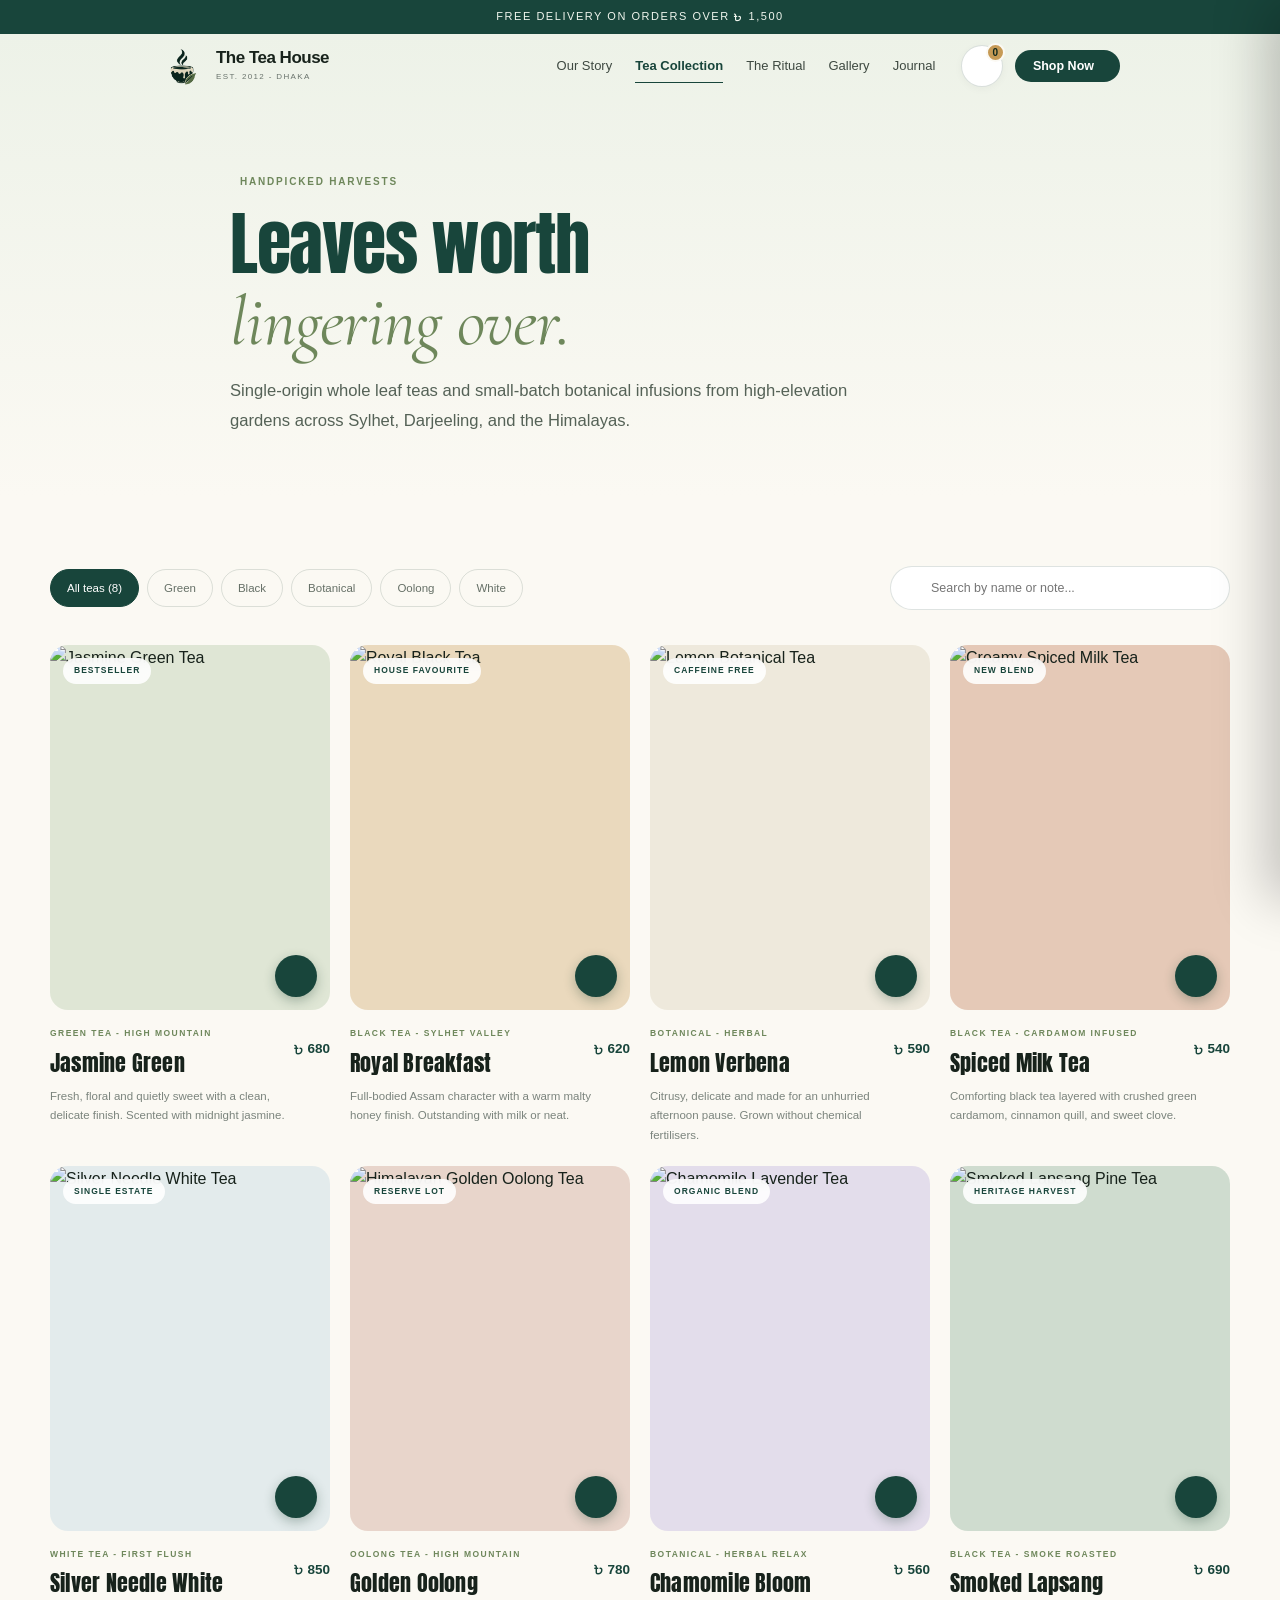
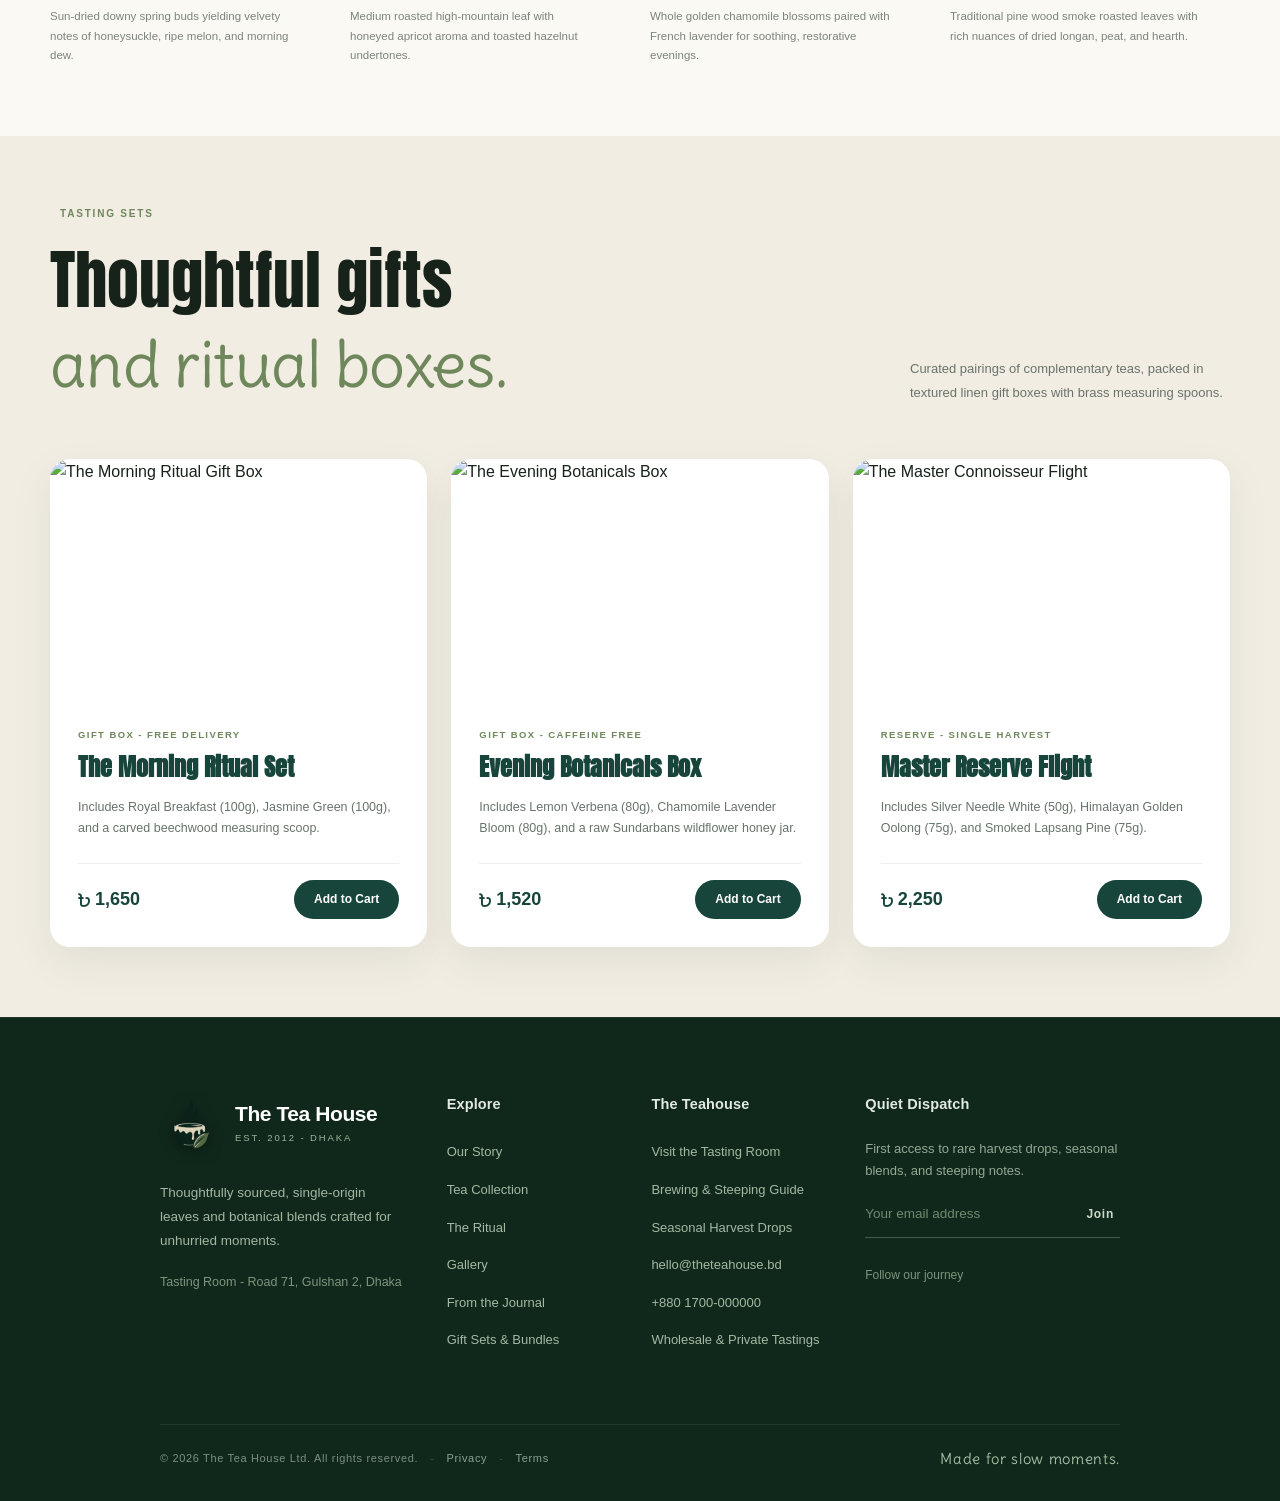
==== commit 2bb87d87: "fix: replace middle dot separator with hyphen in brand tagline across all pages" ====
--- a/collection.html
+++ b/collection.html
@@ -30,7 +30,7 @@
         <img class="brand-logo" src="logo.png" alt="The Tea House logo" width="44" height="44" />
         <span>
           <strong>The Tea House</strong>
-          <small>EST. 2012 · DHAKA</small>
+          <small>EST. 2012 - DHAKA</small>
         </span>
       </a>
 
@@ -96,7 +96,7 @@
               <button class="quick-add" aria-label="Add Jasmine Green Tea to cart"><i class="fi fi-rr-plus" aria-hidden="true"></i></button>
             </div>
             <div class="product-info">
-              <div><p class="product-type">GREEN TEA · HIGH MOUNTAIN</p><h3>Jasmine Green</h3></div>
+              <div><p class="product-type">GREEN TEA  -  HIGH MOUNTAIN</p><h3>Jasmine Green</h3></div>
               <strong><i class="fa-solid fa-bangladeshi-taka-sign" aria-hidden="true"></i> 680</strong>
             </div>
             <p class="product-desc">Fresh, floral and quietly sweet with a clean, delicate finish. Scented with midnight jasmine.</p>
@@ -110,7 +110,7 @@
               <button class="quick-add" aria-label="Add Royal Black Tea to cart"><i class="fi fi-rr-plus" aria-hidden="true"></i></button>
             </div>
             <div class="product-info">
-              <div><p class="product-type">BLACK TEA · SYLHET VALLEY</p><h3>Royal Breakfast</h3></div>
+              <div><p class="product-type">BLACK TEA  -  SYLHET VALLEY</p><h3>Royal Breakfast</h3></div>
               <strong><i class="fa-solid fa-bangladeshi-taka-sign" aria-hidden="true"></i> 620</strong>
             </div>
             <p class="product-desc">Full-bodied Assam character with a warm malty honey finish. Outstanding with milk or neat.</p>
@@ -124,7 +124,7 @@
               <button class="quick-add" aria-label="Add Lemon Botanical Tea to cart"><i class="fi fi-rr-plus" aria-hidden="true"></i></button>
             </div>
             <div class="product-info">
-              <div><p class="product-type">BOTANICAL · HERBAL</p><h3>Lemon Verbena</h3></div>
+              <div><p class="product-type">BOTANICAL  -  HERBAL</p><h3>Lemon Verbena</h3></div>
               <strong><i class="fa-solid fa-bangladeshi-taka-sign" aria-hidden="true"></i> 590</strong>
             </div>
             <p class="product-desc">Citrusy, delicate and made for an unhurried afternoon pause. Grown without chemical fertilisers.</p>
@@ -138,7 +138,7 @@
               <button class="quick-add" aria-label="Add Spiced Milk Tea to cart"><i class="fi fi-rr-plus" aria-hidden="true"></i></button>
             </div>
             <div class="product-info">
-              <div><p class="product-type">BLACK TEA · CARDAMOM INFUSED</p><h3>Spiced Milk Tea</h3></div>
+              <div><p class="product-type">BLACK TEA  -  CARDAMOM INFUSED</p><h3>Spiced Milk Tea</h3></div>
               <strong><i class="fa-solid fa-bangladeshi-taka-sign" aria-hidden="true"></i> 540</strong>
             </div>
             <p class="product-desc">Comforting black tea layered with crushed green cardamom, cinnamon quill, and sweet clove.</p>
@@ -152,7 +152,7 @@
               <button class="quick-add" aria-label="Add Silver Needle White to cart"><i class="fi fi-rr-plus" aria-hidden="true"></i></button>
             </div>
             <div class="product-info">
-              <div><p class="product-type">WHITE TEA · FIRST FLUSH</p><h3>Silver Needle White</h3></div>
+              <div><p class="product-type">WHITE TEA  -  FIRST FLUSH</p><h3>Silver Needle White</h3></div>
               <strong><i class="fa-solid fa-bangladeshi-taka-sign" aria-hidden="true"></i> 850</strong>
             </div>
             <p class="product-desc">Sun-dried downy spring buds yielding velvety notes of honeysuckle, ripe melon, and morning dew.</p>
@@ -166,7 +166,7 @@
               <button class="quick-add" aria-label="Add Himalayan Golden Oolong to cart"><i class="fi fi-rr-plus" aria-hidden="true"></i></button>
             </div>
             <div class="product-info">
-              <div><p class="product-type">OOLONG TEA · HIGH MOUNTAIN</p><h3>Golden Oolong</h3></div>
+              <div><p class="product-type">OOLONG TEA  -  HIGH MOUNTAIN</p><h3>Golden Oolong</h3></div>
               <strong><i class="fa-solid fa-bangladeshi-taka-sign" aria-hidden="true"></i> 780</strong>
             </div>
             <p class="product-desc">Medium roasted high-mountain leaf with honeyed apricot aroma and toasted hazelnut undertones.</p>
@@ -180,7 +180,7 @@
               <button class="quick-add" aria-label="Add Chamomile Lavender to cart"><i class="fi fi-rr-plus" aria-hidden="true"></i></button>
             </div>
             <div class="product-info">
-              <div><p class="product-type">BOTANICAL · HERBAL RELAX</p><h3>Chamomile Bloom</h3></div>
+              <div><p class="product-type">BOTANICAL  -  HERBAL RELAX</p><h3>Chamomile Bloom</h3></div>
               <strong><i class="fa-solid fa-bangladeshi-taka-sign" aria-hidden="true"></i> 560</strong>
             </div>
             <p class="product-desc">Whole golden chamomile blossoms paired with French lavender for soothing, restorative evenings.</p>
@@ -194,7 +194,7 @@
               <button class="quick-add" aria-label="Add Smoked Lapsang Pine to cart"><i class="fi fi-rr-plus" aria-hidden="true"></i></button>
             </div>
             <div class="product-info">
-              <div><p class="product-type">BLACK TEA · SMOKE ROASTED</p><h3>Smoked Lapsang</h3></div>
+              <div><p class="product-type">BLACK TEA  -  SMOKE ROASTED</p><h3>Smoked Lapsang</h3></div>
               <strong><i class="fa-solid fa-bangladeshi-taka-sign" aria-hidden="true"></i> 690</strong>
             </div>
             <p class="product-desc">Traditional pine wood smoke roasted leaves with rich nuances of dried longan, peat, and hearth.</p>
@@ -222,7 +222,7 @@
             </div>
             <div style="padding:28px; flex:1; display:flex; flex-direction:column; justify-content:space-between;">
               <div>
-                <p style="font-size:9.5px; text-transform:uppercase; letter-spacing:.15em; color:var(--tea); font-weight:700;">GIFT BOX · FREE DELIVERY</p>
+                <p style="font-size:9.5px; text-transform:uppercase; letter-spacing:.15em; color:var(--tea); font-weight:700;">GIFT BOX  -  FREE DELIVERY</p>
                 <h3 style="font-family:var(--display); font-size:24px; color:var(--forest); margin:6px 0 10px;">The Morning Ritual Set</h3>
                 <p style="font-size:12.5px; color:#67746b; line-height:1.7;">
                   Includes Royal Breakfast (100g), Jasmine Green (100g), and a carved beechwood measuring scoop.
@@ -244,7 +244,7 @@
             </div>
             <div style="padding:28px; flex:1; display:flex; flex-direction:column; justify-content:space-between;">
               <div>
-                <p style="font-size:9.5px; text-transform:uppercase; letter-spacing:.15em; color:var(--tea); font-weight:700;">GIFT BOX · CAFFEINE FREE</p>
+                <p style="font-size:9.5px; text-transform:uppercase; letter-spacing:.15em; color:var(--tea); font-weight:700;">GIFT BOX  -  CAFFEINE FREE</p>
                 <h3 style="font-family:var(--display); font-size:24px; color:var(--forest); margin:6px 0 10px;">Evening Botanicals Box</h3>
                 <p style="font-size:12.5px; color:#67746b; line-height:1.7;">
                   Includes Lemon Verbena (80g), Chamomile Lavender Bloom (80g), and a raw Sundarbans wildflower honey jar.
@@ -266,7 +266,7 @@
             </div>
             <div style="padding:28px; flex:1; display:flex; flex-direction:column; justify-content:space-between;">
               <div>
-                <p style="font-size:9.5px; text-transform:uppercase; letter-spacing:.15em; color:var(--tea); font-weight:700;">RESERVE · SINGLE HARVEST</p>
+                <p style="font-size:9.5px; text-transform:uppercase; letter-spacing:.15em; color:var(--tea); font-weight:700;">RESERVE  -  SINGLE HARVEST</p>
                 <h3 style="font-family:var(--display); font-size:24px; color:var(--forest); margin:6px 0 10px;">Master Reserve Flight</h3>
                 <p style="font-size:12.5px; color:#67746b; line-height:1.7;">
                   Includes Silver Needle White (50g), Himalayan Golden Oolong (75g), and Smoked Lapsang Pine (75g).
@@ -292,11 +292,11 @@
           <img class="brand-logo footer-logo-lg" src="logo.png" alt="The Tea House logo" width="60" height="60" />
           <span class="brand-name">
             <strong>The Tea House</strong>
-            <small>EST. 2012 · DHAKA</small>
+            <small>EST. 2012 - DHAKA</small>
           </span>
         </a>
         <p class="footer-slogan">Thoughtfully sourced, single-origin leaves and botanical blends crafted for unhurried moments.</p>
-        <p class="footer-location">Tasting Room · Road 71, Gulshan 2, Dhaka</p>
+        <p class="footer-location">Tasting Room  -  Road 71, Gulshan 2, Dhaka</p>
       </div>
 
       <div class="footer-col">
@@ -352,9 +352,9 @@
     <div class="container footer-bottom">
       <div class="footer-bottom-left">
         <span>© 2026 The Tea House Ltd. All rights reserved.</span>
-        <span class="footer-sep">·</span>
+        <span class="footer-sep"> - </span>
         <a href="story.html#privacy">Privacy</a>
-        <span class="footer-sep">·</span>
+        <span class="footer-sep"> - </span>
         <a href="story.html#terms">Terms</a>
       </div>
       <div class="footer-bottom-right">
--- a/styles.css
+++ b/styles.css
@@ -1,4 +1,4 @@
-﻿/* Typography system:
+/* Typography system:
    Google Sans Flex = body, navigation, labels and controls
    Anton = major display typography and product/article titles
    Delius = handwritten tea-house accents and editorial quotes
@@ -289,14 +289,14 @@
 }
 .hero-meta div { display: flex; flex-direction: column; }
 .hero-meta strong {
-  font-family: var(--serif);
-  font-size: clamp(52px, 5vw, 72px);
-  line-height: 0.9;
+  font-family: var(--body);
+  font-size: clamp(42px, 4.6vw, 64px);
+  line-height: 0.95;
   letter-spacing: -0.03em;
   color: var(--ink);
   margin-bottom: 6px;
-  font-weight: 600;
-  font-style: italic;
+  font-weight: 700;
+  font-style: normal;
 }
 .hero-meta span { color: #6c776f; font-size: 11px; font-weight: 600; text-transform: uppercase; letter-spacing: .12em; display: flex; align-items: center; gap: 5px; }
 .hero-meta span .fi { font-size: 13px; color: var(--tea); }
@@ -319,7 +319,7 @@
 }
 .leaf-icon { width: 32px; height: 32px; border-radius: 50%; background: var(--matcha); display: grid; place-items: center; color: var(--forest); }
 .floating-note small { display: block; font-size: 9px; color: #849087; text-transform: uppercase; letter-spacing: .1em; }
-.floating-note strong { display: block; font-family: var(--display); font-size: 16px; }
+.floating-note strong { display: block; font-family: var(--body); font-size: 15px; font-weight: 600; letter-spacing: -0.01em; }
 .arrow-circle { margin-left: auto; font-size: 17px; }
 .vertical-label { position: absolute; right: -15px; top: 28%; writing-mode: vertical-rl; font-size: 9px; letter-spacing: .3em; color: #819083; }
 
@@ -1154,73 +1154,81 @@
   .product-card:hover{transform:none}
 }
 
-/* Icon polish: FlatIcon & FontAwesome Taka */
+/* ==========================================================================
+   Global Icon Alignment Fix - Flaticon UIcons (.fi) & FontAwesome
+   Every .fi glyph is made an inline-flex block, optically centered
+   on the text cap-height so arrows, leaves, taka, and cart icons
+   all sit flush with surrounding text in every context.
+   ========================================================================== */
+
+/* Universal Flaticon reset */
+.fi {
+  display: inline-flex;
+  align-items: center;
+  justify-content: center;
+  line-height: 1;
+  vertical-align: -0.125em;   /* optical baseline offset for icon fonts */
+  flex-shrink: 0;
+}
+
+/* Bangladeshi Taka (FontAwesome) */
 .fa-bangladeshi-taka-sign {
-  font-size: 0.88em;
-  vertical-align: -0.04em;
-  margin-right: 2px;
-}
-.eyebrow .fi {
-  font-size: 12px;
-  display: inline-flex;
-  align-items: center;
-}
-.quick-add {
-  display: grid;
-  place-items: center;
-}
-.quick-add .fi {
-  font-size: 15px;
+  font-size: 0.85em;
   line-height: 1;
-}
-.leaf-icon .fi {
-  font-size: 14px;
-  line-height: 1;
-}
-.arrow-circle {
-  display: grid;
-  place-items: center;
-}
-.arrow-circle .fi {
-  font-size: 13px;
-  line-height: 1;
-}
-.marquee-track b .fi {
-  font-size: 24px;
-  line-height: 1;
-  display: inline-flex;
-  vertical-align: middle;
-}
-.ritual-photo b {
-  display: grid;
-  place-items: center;
-}
-.ritual-photo b .fi {
-  font-size: 15px;
-  line-height: 1;
-}
+  vertical-align: -0.08em;
+  margin-right: 1px;
+}
+
+/* ---- Context-specific SIZE overrides (alignment handled by universal rule above) ---- */
+
+/* Eyebrow labels */
+.eyebrow .fi        { font-size: 12px; }
+
+/* Buttons & CTAs */
 .btn .fi,
-.btn-dark .fi {
-  font-size: 14px;
-  line-height: 1;
-  display: inline-flex;
-  vertical-align: middle;
-}
-.nav-cta .fi {
-  font-size: 11px;
-  line-height: 1;
-  display: inline-flex;
-  vertical-align: middle;
-}
+.btn-dark .fi       { font-size: 14px; }
+.nav-cta .fi        { font-size: 11px; }
+
+/* Links with trailing arrow */
 .text-link .fi,
 .journal-copy a .fi,
-.footer-links a .fi {
-  font-size: 10px;
-  line-height: 1;
-  display: inline-flex;
-  vertical-align: middle;
-  margin-left: 3px;
-}
+.footer-links a .fi { font-size: 10px; margin-left: 3px; }
+
+/* Inline arrow wrappers */
+.arrow-circle       { display: inline-flex; align-items: center; justify-content: center; }
+.arrow-circle .fi   { font-size: 13px; }
+.leaf-icon .fi      { font-size: 14px; }
+
+/* Quick-add (+) button */
+.quick-add          { display: grid; place-items: center; }
+.quick-add .fi      { font-size: 15px; }
+
+/* Ritual photo badge */
+.ritual-photo b     { display: grid; place-items: center; }
+.ritual-photo b .fi { font-size: 15px; }
+
+/* Marquee leaf separators */
+.marquee-track b .fi { font-size: 24px; }
+
+/* Cart trigger & close */
+.cart-trigger .fi   { font-size: 16px; }
+.cart-close-btn .fi { font-size: 16px; pointer-events: none; }
+
+/* Cart item icons */
+.cart-item-remove .fi { font-size: 14px; }
+.btn-browse .fi       { font-size: 13px; }
+
+/* Filter / slider nav */
+.slider-btn .fi     { font-size: 16px; }
+
+/* Form / checkout icons */
+.form-section-title .fi { font-size: 14px; }
+.checkout-submit-btn .fi { font-size: 15px; }
+.receipt-check .fi  { font-size: 28px; }
+
+/* Newsletter & footer */
+.footer-input-row button .fi { font-size: 11px; }
+.footer-social-link .fi      { font-size: 30px; vertical-align: middle; }
 
 /* ==========================================================================
    Scroll-Trigger Horizontal Slider for "Leaves worth lingering over."
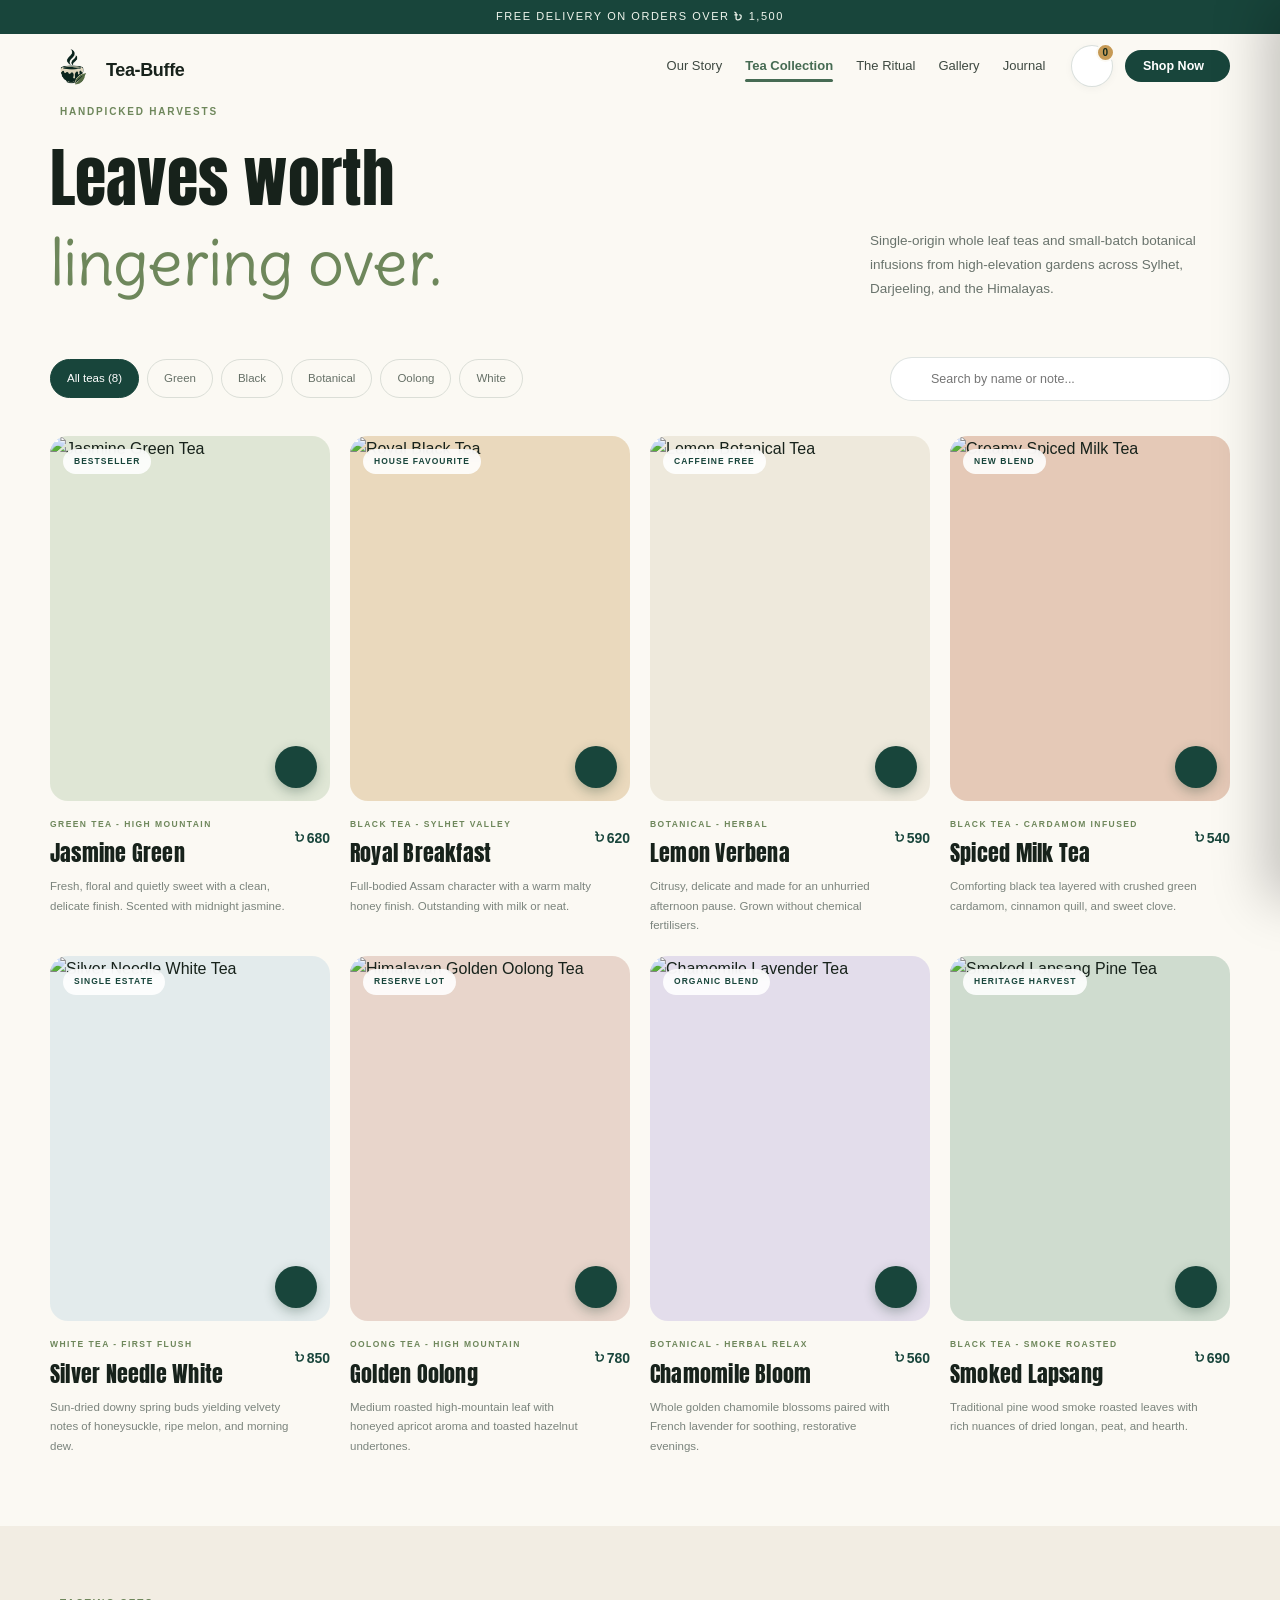
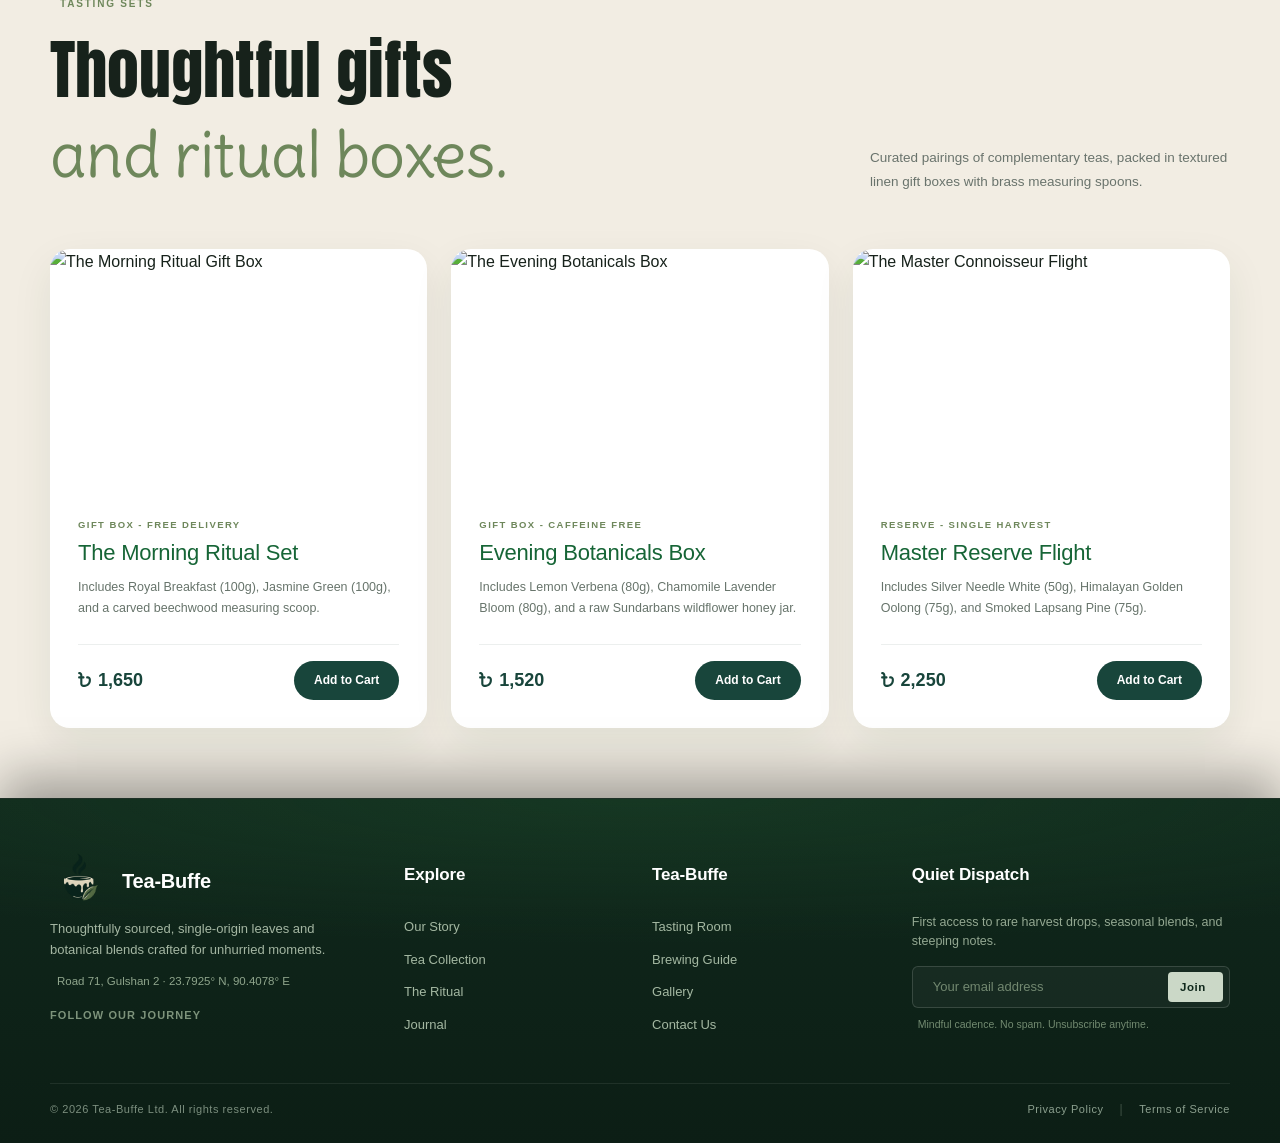
==== commit 84aa6c10: "Update page headers to row layout, refine card titles and navigation, add anti-inspect protection" ====
--- a/collection.html
+++ b/collection.html
@@ -1,21 +1,21 @@
-﻿<!DOCTYPE html>
+<!DOCTYPE html>
 <html lang="en">
 <head>
-  <meta charset="UTF-8" />
-  <meta name="viewport" content="width=device-width, initial-scale=1.0" />
-  <meta name="description" content="Explore our seasonal harvest teas: Jasmine Green, Royal Assam, Oolong, White Silver Needle, and soothing botanicals." />
-  <title>Tea Collection - The Tea House, Dhaka</title>
+  <meta charset="UTF-8" >
+  <meta name="viewport" content="width=device-width, initial-scale=1.0" >
+  <meta name="description" content="Explore our seasonal harvest teas: Jasmine Green, Royal Assam, Oolong, White Silver Needle, and soothing botanicals." >
+  <title>Tea Collection - Tea-Buffe, Dhaka</title>
 
   <link rel="preconnect" href="https://fonts.googleapis.com">
   <link rel="preconnect" href="https://fonts.gstatic.com" crossorigin>
   <link href="https://fonts.googleapis.com/css2?family=Anton&family=Cormorant+Garamond:ital,wght@0,400;0,600;1,400;1,500&family=Delius&family=Google+Sans+Flex:opsz,wght@6..144,1..1000&display=swap" rel="stylesheet">
 
-  <link rel="stylesheet" href="https://cdnjs.cloudflare.com/ajax/libs/font-awesome/6.5.1/css/all.min.css" />
-  <link rel="stylesheet" href="https://cdn-uicons.flaticon.com/2.6.0/uicons-regular-rounded/css/uicons-regular-rounded.css" />
-  <link rel="stylesheet" href="https://cdn-uicons.flaticon.com/2.6.0/uicons-brands/css/uicons-brands.css" />
-
-  <link rel="icon" type="image/png" href="logo.png" />
-  <link rel="stylesheet" href="styles.css" />
+  <link rel="stylesheet" href="https://cdnjs.cloudflare.com/ajax/libs/font-awesome/6.5.1/css/all.min.css" >
+  <link rel="stylesheet" href="https://cdn-uicons.flaticon.com/2.6.0/uicons-regular-rounded/css/uicons-regular-rounded.css" >
+  <link rel="stylesheet" href="https://cdn-uicons.flaticon.com/2.6.0/uicons-brands/css/uicons-brands.css" >
+
+  <link rel="icon" type="image/png" href="logo.png" >
+  <link rel="stylesheet" href="styles.css" >
 </head>
 
 <body>
@@ -26,11 +26,10 @@
 
   <header class="site-header" id="top">
     <div class="container nav">
-      <a class="brand" href="index.html" aria-label="The Tea House home">
-        <img class="brand-logo" src="logo.png" alt="The Tea House logo" width="44" height="44" />
-        <span>
-          <strong>The Tea House</strong>
-          <small>EST. 2012 - DHAKA</small>
+      <a class="brand" href="index.html" aria-label="Tea-Buffe home">
+        <img class="brand-logo" src="logo.png" alt="Tea-Buffe logo" width="44" height="44" >
+        <span class="brand-name">
+          <strong>Tea-Buffe</strong>
         </span>
       </a>
 
@@ -57,18 +56,17 @@
   </header>
 
   <main>
-    <section class="page-hero">
-      <div class="container page-hero-inner reveal">
-        <p class="eyebrow"><i class="fi fi-rr-mug-hot" aria-hidden="true"></i> Handpicked Harvests</p>
-        <h1 class="page-hero-title">Leaves worth<br><em>lingering over.</em></h1>
-        <p class="page-hero-desc">
-          Single-origin whole leaf teas and small-batch botanical infusions from high-elevation gardens across Sylhet, Darjeeling, and the Himalayas.
-        </p>
-      </div>
-    </section>
-
-    <section class="section">
+    <!-- Catalog Section & Collection Hero in Single Container -->
+    <section class="section page-section">
       <div class="container">
+        <div class="section-heading reveal">
+          <div>
+            <p class="eyebrow"><i class="fi fi-rr-mug-hot" aria-hidden="true"></i> Handpicked Harvests</p>
+            <h1>Leaves worth<br><em>lingering over.</em></h1>
+          </div>
+          <p>Single-origin whole leaf teas and small-batch botanical infusions from high-elevation gardens across Sylhet, Darjeeling, and the Himalayas.</p>
+        </div>
+
         <!-- Catalog Toolbar: Search & Filter -->
         <div class="catalog-toolbar reveal">
           <div class="filter-row" role="tablist" aria-label="Tea categories">
@@ -82,7 +80,7 @@
 
           <div class="catalog-search-wrap">
             <i class="fi fi-rr-search" aria-hidden="true"></i>
-            <input type="text" class="catalog-search-input" id="collectionSearch" placeholder="Search by name or note..." aria-label="Search collection" />
+            <input type="text" class="catalog-search-input" id="collectionSearch" placeholder="Search by name or note..." aria-label="Search collection" >
           </div>
         </div>
 
@@ -92,7 +90,7 @@
           <article class="product-card reveal" data-id="tea-jasmine-green" data-name="Jasmine Green" data-price="680" data-category="green" data-type="Green Tea" data-image="https://images.pexels.com/photos/12338992/pexels-photo-12338992.jpeg?auto=compress&cs=tinysrgb&w=900">
             <div class="product-image sage">
               <span class="product-tag">Bestseller</span>
-              <img src="https://images.pexels.com/photos/12338992/pexels-photo-12338992.jpeg?auto=compress&cs=tinysrgb&w=900" alt="Jasmine Green Tea" loading="lazy" />
+              <img src="https://images.pexels.com/photos/12338992/pexels-photo-12338992.jpeg?auto=compress&cs=tinysrgb&w=900" alt="Jasmine Green Tea" loading="lazy" >
               <button class="quick-add" aria-label="Add Jasmine Green Tea to cart"><i class="fi fi-rr-plus" aria-hidden="true"></i></button>
             </div>
             <div class="product-info">
@@ -106,7 +104,7 @@
           <article class="product-card reveal reveal-delay" data-id="tea-royal-breakfast" data-name="Royal Breakfast" data-price="620" data-category="black" data-type="Black Tea" data-image="https://images.pexels.com/photos/10776408/pexels-photo-10776408.jpeg?auto=compress&cs=tinysrgb&w=900">
             <div class="product-image amber">
               <span class="product-tag">House favourite</span>
-              <img src="https://images.pexels.com/photos/10776408/pexels-photo-10776408.jpeg?auto=compress&cs=tinysrgb&w=900" alt="Royal Black Tea" loading="lazy" />
+              <img src="https://images.pexels.com/photos/10776408/pexels-photo-10776408.jpeg?auto=compress&cs=tinysrgb&w=900" alt="Royal Black Tea" loading="lazy" >
               <button class="quick-add" aria-label="Add Royal Black Tea to cart"><i class="fi fi-rr-plus" aria-hidden="true"></i></button>
             </div>
             <div class="product-info">
@@ -120,7 +118,7 @@
           <article class="product-card reveal" data-id="tea-lemon-verbena" data-name="Lemon Verbena" data-price="590" data-category="herbal" data-type="Botanical" data-image="https://images.pexels.com/photos/29632082/pexels-photo-29632082.jpeg?auto=compress&cs=tinysrgb&w=900">
             <div class="product-image cream">
               <span class="product-tag">Caffeine free</span>
-              <img src="https://images.pexels.com/photos/29632082/pexels-photo-29632082.jpeg?auto=compress&cs=tinysrgb&w=900" alt="Lemon Botanical Tea" loading="lazy" />
+              <img src="https://images.pexels.com/photos/29632082/pexels-photo-29632082.jpeg?auto=compress&cs=tinysrgb&w=900" alt="Lemon Botanical Tea" loading="lazy" >
               <button class="quick-add" aria-label="Add Lemon Botanical Tea to cart"><i class="fi fi-rr-plus" aria-hidden="true"></i></button>
             </div>
             <div class="product-info">
@@ -134,7 +132,7 @@
           <article class="product-card reveal reveal-delay" data-id="tea-spiced-milk" data-name="Spiced Milk Tea" data-price="540" data-category="black" data-type="Black Tea" data-image="https://images.pexels.com/photos/8329861/pexels-photo-8329861.jpeg?auto=compress&cs=tinysrgb&w=900">
             <div class="product-image clay">
               <span class="product-tag">New blend</span>
-              <img src="https://images.pexels.com/photos/8329861/pexels-photo-8329861.jpeg?auto=compress&cs=tinysrgb&w=900" alt="Creamy Spiced Milk Tea" loading="lazy" />
+              <img src="https://images.pexels.com/photos/8329861/pexels-photo-8329861.jpeg?auto=compress&cs=tinysrgb&w=900" alt="Creamy Spiced Milk Tea" loading="lazy" >
               <button class="quick-add" aria-label="Add Spiced Milk Tea to cart"><i class="fi fi-rr-plus" aria-hidden="true"></i></button>
             </div>
             <div class="product-info">
@@ -148,7 +146,7 @@
           <article class="product-card reveal" data-id="tea-silver-needle" data-name="Silver Needle White" data-price="850" data-category="white" data-type="White Tea" data-image="https://images.pexels.com/photos/1417945/pexels-photo-1417945.jpeg?auto=compress&cs=tinysrgb&w=900">
             <div class="product-image mist">
               <span class="product-tag">Single estate</span>
-              <img src="https://images.pexels.com/photos/1417945/pexels-photo-1417945.jpeg?auto=compress&cs=tinysrgb&w=900" alt="Silver Needle White Tea" loading="lazy" />
+              <img src="https://images.pexels.com/photos/1417945/pexels-photo-1417945.jpeg?auto=compress&cs=tinysrgb&w=900" alt="Silver Needle White Tea" loading="lazy" >
               <button class="quick-add" aria-label="Add Silver Needle White to cart"><i class="fi fi-rr-plus" aria-hidden="true"></i></button>
             </div>
             <div class="product-info">
@@ -162,7 +160,7 @@
           <article class="product-card reveal reveal-delay" data-id="tea-golden-oolong" data-name="Himalayan Golden Oolong" data-price="780" data-category="oolong" data-type="Oolong Tea" data-image="https://images.pexels.com/photos/28448494/pexels-photo-28448494.jpeg?auto=compress&cs=tinysrgb&w=900">
             <div class="product-image terracotta">
               <span class="product-tag">Reserve lot</span>
-              <img src="https://images.pexels.com/photos/28448494/pexels-photo-28448494.jpeg?auto=compress&cs=tinysrgb&w=900" alt="Himalayan Golden Oolong Tea" loading="lazy" />
+              <img src="https://images.pexels.com/photos/28448494/pexels-photo-28448494.jpeg?auto=compress&cs=tinysrgb&w=900" alt="Himalayan Golden Oolong Tea" loading="lazy" >
               <button class="quick-add" aria-label="Add Himalayan Golden Oolong to cart"><i class="fi fi-rr-plus" aria-hidden="true"></i></button>
             </div>
             <div class="product-info">
@@ -176,7 +174,7 @@
           <article class="product-card reveal" data-id="tea-chamomile-lavender" data-name="Chamomile Lavender Bloom" data-price="560" data-category="herbal" data-type="Botanical" data-image="https://images.pexels.com/photos/19826009/pexels-photo-19826009.jpeg?auto=compress&cs=tinysrgb&w=900">
             <div class="product-image lavender">
               <span class="product-tag">Organic blend</span>
-              <img src="https://images.pexels.com/photos/19826009/pexels-photo-19826009.jpeg?auto=compress&cs=tinysrgb&w=900" alt="Chamomile Lavender Tea" loading="lazy" />
+              <img src="https://images.pexels.com/photos/19826009/pexels-photo-19826009.jpeg?auto=compress&cs=tinysrgb&w=900" alt="Chamomile Lavender Tea" loading="lazy" >
               <button class="quick-add" aria-label="Add Chamomile Lavender to cart"><i class="fi fi-rr-plus" aria-hidden="true"></i></button>
             </div>
             <div class="product-info">
@@ -190,7 +188,7 @@
           <article class="product-card reveal reveal-delay" data-id="tea-smoked-lapsang" data-name="Smoked Lapsang Pine" data-price="690" data-category="black" data-type="Black Tea" data-image="https://images.pexels.com/photos/227908/pexels-photo-227908.jpeg?auto=compress&cs=tinysrgb&w=900">
             <div class="product-image moss">
               <span class="product-tag">Heritage harvest</span>
-              <img src="https://images.pexels.com/photos/227908/pexels-photo-227908.jpeg?auto=compress&cs=tinysrgb&w=900" alt="Smoked Lapsang Pine Tea" loading="lazy" />
+              <img src="https://images.pexels.com/photos/227908/pexels-photo-227908.jpeg?auto=compress&cs=tinysrgb&w=900" alt="Smoked Lapsang Pine Tea" loading="lazy" >
               <button class="quick-add" aria-label="Add Smoked Lapsang Pine to cart"><i class="fi fi-rr-plus" aria-hidden="true"></i></button>
             </div>
             <div class="product-info">
@@ -218,12 +216,12 @@
           <!-- Bundle 1 -->
           <article class="reveal" style="background:#ffffff; border-radius:20px; overflow:hidden; box-shadow:0 15px 40px rgba(24,60,42,0.08); display:flex; flex-direction:column;">
             <div style="height:240px; overflow:hidden;">
-              <img src="https://images.pexels.com/photos/8329295/pexels-photo-8329295.jpeg?auto=compress&cs=tinysrgb&w=800" alt="The Morning Ritual Gift Box" style="width:100%; height:100%; object-fit:cover;" />
+              <img src="https://images.pexels.com/photos/8329295/pexels-photo-8329295.jpeg?auto=compress&cs=tinysrgb&w=800" alt="The Morning Ritual Gift Box" style="width:100%; height:100%; object-fit:cover;" >
             </div>
             <div style="padding:28px; flex:1; display:flex; flex-direction:column; justify-content:space-between;">
               <div>
                 <p style="font-size:9.5px; text-transform:uppercase; letter-spacing:.15em; color:var(--tea); font-weight:700;">GIFT BOX  -  FREE DELIVERY</p>
-                <h3 style="font-family:var(--display); font-size:24px; color:var(--forest); margin:6px 0 10px;">The Morning Ritual Set</h3>
+                <h3 class="bundle-title" style="font-family:var(--body); font-weight:500; font-size:22px; color:#166536; margin:6px 0 10px; line-height:1.3;">The Morning Ritual Set</h3>
                 <p style="font-size:12.5px; color:#67746b; line-height:1.7;">
                   Includes Royal Breakfast (100g), Jasmine Green (100g), and a carved beechwood measuring scoop.
                 </p>
@@ -240,12 +238,12 @@
           <!-- Bundle 2 -->
           <article class="reveal reveal-delay" style="background:#ffffff; border-radius:20px; overflow:hidden; box-shadow:0 15px 40px rgba(24,60,42,0.08); display:flex; flex-direction:column;">
             <div style="height:240px; overflow:hidden;">
-              <img src="https://images.pexels.com/photos/38410813/pexels-photo-38410813.jpeg?auto=compress&cs=tinysrgb&w=800" alt="The Evening Botanicals Box" style="width:100%; height:100%; object-fit:cover;" />
+              <img src="https://images.pexels.com/photos/38410813/pexels-photo-38410813.jpeg?auto=compress&cs=tinysrgb&w=800" alt="The Evening Botanicals Box" style="width:100%; height:100%; object-fit:cover;" >
             </div>
             <div style="padding:28px; flex:1; display:flex; flex-direction:column; justify-content:space-between;">
               <div>
                 <p style="font-size:9.5px; text-transform:uppercase; letter-spacing:.15em; color:var(--tea); font-weight:700;">GIFT BOX  -  CAFFEINE FREE</p>
-                <h3 style="font-family:var(--display); font-size:24px; color:var(--forest); margin:6px 0 10px;">Evening Botanicals Box</h3>
+                <h3 class="bundle-title" style="font-family:var(--body); font-weight:500; font-size:22px; color:#166536; margin:6px 0 10px; line-height:1.3;">Evening Botanicals Box</h3>
                 <p style="font-size:12.5px; color:#67746b; line-height:1.7;">
                   Includes Lemon Verbena (80g), Chamomile Lavender Bloom (80g), and a raw Sundarbans wildflower honey jar.
                 </p>
@@ -262,12 +260,12 @@
           <!-- Bundle 3 -->
           <article class="reveal reveal-delay-2" style="background:#ffffff; border-radius:20px; overflow:hidden; box-shadow:0 15px 40px rgba(24,60,42,0.08); display:flex; flex-direction:column;">
             <div style="height:240px; overflow:hidden;">
-              <img src="https://images.pexels.com/photos/14668682/pexels-photo-14668682.jpeg?auto=compress&cs=tinysrgb&w=800" alt="The Master Connoisseur Flight" style="width:100%; height:100%; object-fit:cover;" />
+              <img src="https://images.pexels.com/photos/14668682/pexels-photo-14668682.jpeg?auto=compress&cs=tinysrgb&w=800" alt="The Master Connoisseur Flight" style="width:100%; height:100%; object-fit:cover;" >
             </div>
             <div style="padding:28px; flex:1; display:flex; flex-direction:column; justify-content:space-between;">
               <div>
                 <p style="font-size:9.5px; text-transform:uppercase; letter-spacing:.15em; color:var(--tea); font-weight:700;">RESERVE  -  SINGLE HARVEST</p>
-                <h3 style="font-family:var(--display); font-size:24px; color:var(--forest); margin:6px 0 10px;">Master Reserve Flight</h3>
+                <h3 class="bundle-title" style="font-family:var(--body); font-weight:500; font-size:22px; color:#166536; margin:6px 0 10px; line-height:1.3;">Master Reserve Flight</h3>
                 <p style="font-size:12.5px; color:#67746b; line-height:1.7;">
                   Includes Silver Needle White (50g), Himalayan Golden Oolong (75g), and Smoked Lapsang Pine (75g).
                 </p>
@@ -287,80 +285,99 @@
 
   <footer class="footer">
     <div class="container footer-grid">
+      <!-- 1st Column: Brand Logo, Slogan & Architectural Heritage -->
       <div class="footer-col footer-col-brand">
-        <a class="brand footer-brand-lg" href="index.html" aria-label="The Tea House home">
-          <img class="brand-logo footer-logo-lg" src="logo.png" alt="The Tea House logo" width="60" height="60" />
+        <a class="brand footer-brand-lg" href="index.html" aria-label="Tea-Buffe home">
+          <img class="brand-logo footer-logo-lg" src="logo.png" alt="Tea-Buffe logo" width="58" height="58">
           <span class="brand-name">
-            <strong>The Tea House</strong>
-            <small>EST. 2012 - DHAKA</small>
+            <strong>Tea-Buffe</strong>
           </span>
         </a>
-        <p class="footer-slogan">Thoughtfully sourced, single-origin leaves and botanical blends crafted for unhurried moments.</p>
-        <p class="footer-location">Tasting Room  -  Road 71, Gulshan 2, Dhaka</p>
-      </div>
-
+        <p class="footer-slogan">
+          Thoughtfully sourced, single-origin leaves and botanical blends crafted for unhurried moments.
+        </p>
+
+        <!-- Architectural coordinates & terroir metadata badge -->
+        <div class="footer-meta-pill">
+          <i class="fi fi-rr-marker" aria-hidden="true"></i>
+          <span>Road 71, Gulshan 2 · 23.7925° N, 90.4078° E</span>
+        </div>
+
+        <div class="footer-social-section">
+          <p class="footer-social-heading">Follow our journey</p>
+          <div class="footer-social-icons">
+            <a class="footer-social-link" href="https://instagram.com" target="_blank" rel="noopener" aria-label="Instagram">
+              <i class="fi fi-brands-instagram" aria-hidden="true"></i>
+            </a>
+            <a class="footer-social-link" href="https://facebook.com" target="_blank" rel="noopener" aria-label="Facebook">
+              <i class="fi fi-brands-facebook" aria-hidden="true"></i>
+            </a>
+            <a class="footer-social-link" href="https://x.com" target="_blank" rel="noopener" aria-label="X / Twitter">
+              <i class="fi fi-brands-twitter-alt" aria-hidden="true"></i>
+            </a>
+            <a class="footer-social-link" href="https://youtube.com" target="_blank" rel="noopener" aria-label="YouTube">
+              <i class="fi fi-brands-youtube" aria-hidden="true"></i>
+            </a>
+          </div>
+        </div>
+      </div>
+
+      <!-- 2nd Column: Navigation Links -->
       <div class="footer-col">
         <h4 class="footer-col-title">Explore</h4>
         <ul class="footer-links">
           <li><a href="story.html">Our Story</a></li>
           <li><a href="collection.html">Tea Collection</a></li>
           <li><a href="ritual.html">The Ritual</a></li>
+          <li><a href="journal.html">Journal</a></li>
+        </ul>
+      </div>
+
+      <!-- 3rd Column: Visit & Information Links -->
+      <div class="footer-col">
+        <h4 class="footer-col-title">Tea-Buffe</h4>
+        <ul class="footer-links">
+          <li><a href="story.html">Tasting Room</a></li>
+          <li><a href="ritual.html">Brewing Guide</a></li>
           <li><a href="gallery.html">Gallery</a></li>
-          <li><a href="journal.html">From the Journal</a></li>
-          <li><a href="collection.html">Gift Sets &amp; Bundles</a></li>
+          <li><a href="mailto:hello@teabuffe.bd">Contact Us</a></li>
         </ul>
       </div>
 
-      <div class="footer-col">
-        <h4 class="footer-col-title">The Teahouse</h4>
-        <ul class="footer-links">
-          <li><a href="story.html">Visit the Tasting Room</a></li>
-          <li><a href="ritual.html">Brewing &amp; Steeping Guide</a></li>
-          <li><a href="collection.html">Seasonal Harvest Drops</a></li>
-          <li><a href="mailto:hello@theteahouse.bd">hello@theteahouse.bd</a></li>
-          <li><a href="tel:+8801700000000">+880 1700-000000</a></li>
-          <li><a href="story.html">Wholesale &amp; Private Tastings</a></li>
-        </ul>
-      </div>
-
+      <!-- 4th Column: Newsletter Subscribe + Big Social Media Icons -->
       <div class="footer-col footer-col-subscribe">
         <h4 class="footer-col-title">Quiet Dispatch</h4>
         <p class="footer-sub-desc">First access to rare harvest drops, seasonal blends, and steeping notes.</p>
+        
         <form class="footer-newsletter-form">
           <label for="footer-email" class="sr-only">Your email address</label>
           <div class="footer-input-row">
-            <input id="footer-email" type="email" placeholder="Your email address" required />
+            <i class="fi fi-rr-envelope footer-input-icon" aria-hidden="true"></i>
+            <input id="footer-email" type="email" placeholder="Your email address" required>
             <button type="submit" aria-label="Subscribe to newsletter">
               <span>Join</span>
               <i class="fi fi-rr-arrow-right" aria-hidden="true"></i>
             </button>
           </div>
+          <div class="footer-form-note">
+            <i class="fi fi-rr-shield-check" aria-hidden="true"></i>
+            <span>Mindful cadence. No spam. Unsubscribe anytime.</span>
+          </div>
         </form>
-
-        <div class="footer-social-section">
-          <p class="footer-social-heading">Follow our journey</p>
-          <div class="footer-social-icons">
-            <a class="footer-social-link" href="https://instagram.com" target="_blank" rel="noopener" aria-label="Instagram"><i class="fi fi-brands-instagram" aria-hidden="true"></i></a>
-            <a class="footer-social-link" href="https://facebook.com" target="_blank" rel="noopener" aria-label="Facebook"><i class="fi fi-brands-facebook" aria-hidden="true"></i></a>
-            <a class="footer-social-link" href="https://x.com" target="_blank" rel="noopener" aria-label="X / Twitter"><i class="fi fi-brands-twitter-alt" aria-hidden="true"></i></a>
-            <a class="footer-social-link" href="https://youtube.com" target="_blank" rel="noopener" aria-label="YouTube"><i class="fi fi-brands-youtube" aria-hidden="true"></i></a>
-          </div>
-        </div>
       </div>
     </div>
 
     <div class="container footer-bottom">
       <div class="footer-bottom-left">
-        <span>© 2026 The Tea House Ltd. All rights reserved.</span>
-        <span class="footer-sep"> - </span>
-        <a href="story.html#privacy">Privacy</a>
-        <span class="footer-sep"> - </span>
-        <a href="story.html#terms">Terms</a>
+        <span>© 2026 Tea-Buffe Ltd. All rights reserved.</span>
       </div>
       <div class="footer-bottom-right">
-        <span>Made for slow moments.</span>
+        <a href="story.html#privacy">Privacy Policy</a>
+        <span class="footer-policy-sep">|</span>
+        <a href="story.html#terms">Terms of Service</a>
       </div>
     </div>
+
   </footer>
 
   <!-- Cart Backdrop & Drawer -->
@@ -391,7 +408,7 @@
 
     <div class="cart-footer" id="cartFooter">
       <div class="promo-bar">
-        <input type="text" class="promo-input" id="promoInput" placeholder="Promo code (e.g. SLOWTEA10)" aria-label="Promo code" />
+        <input type="text" class="promo-input" id="promoInput" placeholder="Promo code (SLOWTEA10)" aria-label="Promo code" >
         <button class="promo-btn" id="promoApplyBtn">Apply</button>
       </div>
       <div id="promoNotice" style="display:none;"></div>
@@ -416,150 +433,326 @@
           <h2 id="checkoutTitle">Checkout &amp; Delivery</h2>
           <p>Delivering fresh harvests carefully packaged across Bangladesh.</p>
         </div>
-        <button class="cart-close-btn" id="checkoutCloseBtn" aria-label="Close checkout"><i class="fi fi-rr-cross" aria-hidden="true"></i></button>
+        <button class="cart-close-btn" id="checkoutCloseBtn" aria-label="Close checkout">
+          <i class="fi fi-rr-cross" aria-hidden="true"></i>
+        </button>
+      </div>
+
+      <!-- Step Progress Bar -->
+      <div class="checkout-steps" aria-label="Checkout progress">
+        <div class="checkout-step active" id="stepIndicator1">
+          <div class="step-bubble"><i class="fi fi-rr-marker" aria-hidden="true"></i></div>
+          <span class="step-label">Delivery</span>
+        </div>
+        <div class="step-connector"></div>
+        <div class="checkout-step" id="stepIndicator2">
+          <div class="step-bubble"><i class="fi fi-rr-credit-card" aria-hidden="true"></i></div>
+          <span class="step-label">Payment</span>
+        </div>
+        <div class="step-connector"></div>
+        <div class="checkout-step" id="stepIndicator3">
+          <div class="step-bubble"><i class="fi fi-rr-document" aria-hidden="true"></i></div>
+          <span class="step-label">Review</span>
+        </div>
       </div>
 
       <div class="checkout-body">
         <form id="checkoutForm" novalidate>
-          <div class="checkout-grid">
-            <div class="checkout-col">
-              <h3 class="form-section-title"><i class="fi fi-rr-marker" aria-hidden="true"></i> 1. Delivery Details</h3>
+
+          <!-- Step 1: Delivery Details -->
+          <div class="checkout-step-panel" id="checkoutStep1">
+            <h3 class="form-section-title"><i class="fi fi-rr-marker" aria-hidden="true"></i> Delivery Details</h3>
+
+            <div class="field-group">
+              <label for="custName">Full Name *</label>
+              <input class="field-input" id="custName" type="text" placeholder="Tanvir Rahman" required >
+            </div>
+
+            <div class="field-row">
               <div class="field-group">
-                <label for="custName">Full Name *</label>
-                <input class="field-input" id="custName" type="text" placeholder="e.g. Tanvir Rahman" required />
-              </div>
+                <label for="custPhone">Contact Phone *</label>
+                <input class="field-input" id="custPhone" type="tel" placeholder="017XXXXXXXX" required >
+              </div>
+              <div class="field-group">
+                <label for="citySelectTrigger">City / Region *</label>
+                <div class="custom-select-wrapper" id="citySelectWrapper">
+                  <input type="hidden" id="custCity" name="custCity" value="Dhaka (Inside City)">
+                  <button type="button" class="custom-select-trigger" id="citySelectTrigger" aria-haspopup="listbox" aria-expanded="false" aria-label="Select delivery city or region">
+                    <span class="custom-select-value">
+                      <i class="fi fi-rr-marker select-pin-icon" aria-hidden="true"></i>
+                      <span class="select-text">Dhaka (Inside City)</span>
+                      <span class="select-badge badge-fast">24h</span>
+                    </span>
+                    <i class="fi fi-rr-angle-small-down select-chevron" aria-hidden="true"></i>
+                  </button>
+
+                  <div class="custom-select-menu" role="listbox" id="citySelectList" aria-label="Delivery city options">
+                    <div class="custom-select-option selected" role="option" data-value="Dhaka (Inside City)" data-time="24h" aria-selected="true">
+                      <div class="opt-left">
+                        <i class="fi fi-rr-marker opt-icon" aria-hidden="true"></i>
+                        <span class="opt-title">Dhaka (Inside City)</span>
+                      </div>
+                      <div class="opt-right">
+                        <span class="opt-badge badge-fast">⚡ 24h</span>
+                        <i class="fi fi-rr-check opt-check" aria-hidden="true"></i>
+                      </div>
+                    </div>
+
+                    <div class="custom-select-option" role="option" data-value="Dhaka (Suburbs - Uttara/Savar)" data-time="36h" aria-selected="false">
+                      <div class="opt-left">
+                        <i class="fi fi-rr-marker opt-icon" aria-hidden="true"></i>
+                        <span class="opt-title">Dhaka (Suburbs)</span>
+                      </div>
+                      <div class="opt-right">
+                        <span class="opt-badge">36h</span>
+                        <i class="fi fi-rr-check opt-check" aria-hidden="true"></i>
+                      </div>
+                    </div>
+
+                    <div class="custom-select-option" role="option" data-value="Chattogram" data-time="48h" aria-selected="false">
+                      <div class="opt-left">
+                        <i class="fi fi-rr-marker opt-icon" aria-hidden="true"></i>
+                        <span class="opt-title">Chattogram</span>
+                      </div>
+                      <div class="opt-right">
+                        <span class="opt-badge">48h</span>
+                        <i class="fi fi-rr-check opt-check" aria-hidden="true"></i>
+                      </div>
+                    </div>
+
+                    <div class="custom-select-option" role="option" data-value="Sylhet" data-time="48h" aria-selected="false">
+                      <div class="opt-left">
+                        <i class="fi fi-rr-marker opt-icon" aria-hidden="true"></i>
+                        <span class="opt-title">Sylhet</span>
+                      </div>
+                      <div class="opt-right">
+                        <span class="opt-badge">48h</span>
+                        <i class="fi fi-rr-check opt-check" aria-hidden="true"></i>
+                      </div>
+                    </div>
+
+                    <div class="custom-select-option" role="option" data-value="Rajshahi" data-time="48h" aria-selected="false">
+                      <div class="opt-left">
+                        <i class="fi fi-rr-marker opt-icon" aria-hidden="true"></i>
+                        <span class="opt-title">Rajshahi</span>
+                      </div>
+                      <div class="opt-right">
+                        <span class="opt-badge">48h</span>
+                        <i class="fi fi-rr-check opt-check" aria-hidden="true"></i>
+                      </div>
+                    </div>
+
+                    <div class="custom-select-option" role="option" data-value="Khulna" data-time="48h" aria-selected="false">
+                      <div class="opt-left">
+                        <i class="fi fi-rr-marker opt-icon" aria-hidden="true"></i>
+                        <span class="opt-title">Khulna</span>
+                      </div>
+                      <div class="opt-right">
+                        <span class="opt-badge">48h</span>
+                        <i class="fi fi-rr-check opt-check" aria-hidden="true"></i>
+                      </div>
+                    </div>
+
+                    <div class="custom-select-option" role="option" data-value="Barishal" data-time="48h" aria-selected="false">
+                      <div class="opt-left">
+                        <i class="fi fi-rr-marker opt-icon" aria-hidden="true"></i>
+                        <span class="opt-title">Barishal</span>
+                      </div>
+                      <div class="opt-right">
+                        <span class="opt-badge">48h</span>
+                        <i class="fi fi-rr-check opt-check" aria-hidden="true"></i>
+                      </div>
+                    </div>
+
+                    <div class="custom-select-option" role="option" data-value="Rangpur" data-time="48h" aria-selected="false">
+                      <div class="opt-left">
+                        <i class="fi fi-rr-marker opt-icon" aria-hidden="true"></i>
+                        <span class="opt-title">Rangpur</span>
+                      </div>
+                      <div class="opt-right">
+                        <span class="opt-badge">48h</span>
+                        <i class="fi fi-rr-check opt-check" aria-hidden="true"></i>
+                      </div>
+                    </div>
+                  </div>
+                </div>
+              </div>
+            </div>
+
+            <div class="field-group">
+              <label for="custAddress">Delivery Address *</label>
+              <textarea class="field-textarea" id="custAddress" rows="3" placeholder="House no, road, apartment/area name" required></textarea>
+            </div>
+
+            <div class="field-group">
+              <label for="custNotes">Special Delivery Notes (Optional)</label>
+              <input class="field-input" id="custNotes" type="text" placeholder="Leave with building security, call upon arrival" >
+            </div>
+
+            <div class="step-nav">
+              <span></span>
+              <button type="button" class="checkout-next-btn" id="step1Next">
+                Continue to Payment <i class="fi fi-rr-arrow-right" aria-hidden="true"></i>
+              </button>
+            </div>
+          </div>
+
+          <!-- Step 2: Payment Method -->
+          <div class="checkout-step-panel" id="checkoutStep2" style="display:none;">
+            <h3 class="form-section-title"><i class="fi fi-rr-credit-card" aria-hidden="true"></i> Payment Method</h3>
+
+            <div class="payment-selector">
+              <label class="payment-card-option selected" for="payCod">
+                <input type="radio" name="paymentMethod" id="payCod" value="cod" checked >
+                <div>
+                  <div class="payment-card-title"><i class="fi fi-rr-hand-holding-usd" aria-hidden="true"></i> Cash on Delivery</div>
+                  <div class="payment-card-desc">Pay in cash when your tea parcel arrives at your door.</div>
+                </div>
+                <span class="payment-badge badge-cod">CASH</span>
+              </label>
+
+              <label class="payment-card-option" for="payBkash">
+                <input type="radio" name="paymentMethod" id="payBkash" value="bkash" >
+                <div>
+                  <div class="payment-card-title"><i class="fi fi-rr-smartphone" aria-hidden="true"></i> bKash Payment</div>
+                  <div class="payment-card-desc">Instant mobile money transfer via bKash merchant.</div>
+                </div>
+                <span class="payment-badge badge-bkash">bKash</span>
+              </label>
+
+              <label class="payment-card-option" for="payNagad">
+                <input type="radio" name="paymentMethod" id="payNagad" value="nagad" >
+                <div>
+                  <div class="payment-card-title"><i class="fi fi-rr-mobile" aria-hidden="true"></i> Nagad Payment</div>
+                  <div class="payment-card-desc">Postal digital wallet transfer with low fee.</div>
+                </div>
+                <span class="payment-badge badge-nagad">Nagad</span>
+              </label>
+
+              <label class="payment-card-option" for="payCard">
+                <input type="radio" name="paymentMethod" id="payCard" value="card" >
+                <div>
+                  <div class="payment-card-title"><i class="fi fi-rr-credit-card" aria-hidden="true"></i> Credit / Debit Card</div>
+                  <div class="payment-card-desc">Visa, Mastercard, American Express &amp; UnionPay.</div>
+                </div>
+                <span class="payment-badge badge-card">CARD</span>
+              </label>
+            </div>
+
+            <!-- Dynamic subforms -->
+            <div class="payment-subform" id="subformBkash" style="display:none;">
+              <p>Send payment to Tea-Buffe Merchant Account: <code>01700-000000</code></p>
               <div class="field-row">
                 <div class="field-group">
-                  <label for="custPhone">Contact Phone *</label>
-                  <input class="field-input" id="custPhone" type="tel" placeholder="017XXXXXXXX" required />
+                  <label for="bkashSender">Your bKash Number</label>
+                  <input class="field-input" id="bkashSender" type="tel" placeholder="01XXXXXXXXX" >
                 </div>
                 <div class="field-group">
-                  <label for="custCity">City / Region *</label>
-                  <select class="field-select" id="custCity" required>
-                    <option value="Dhaka (Inside City)">Dhaka (Inside City) - 24h</option>
-                    <option value="Dhaka (Suburbs - Uttara/Savar)">Dhaka (Suburbs) - 36h</option>
-                    <option value="Chattogram">Chattogram - 48h</option>
-                    <option value="Sylhet">Sylhet - 48h</option>
-                    <option value="Rajshahi">Rajshahi - 48h</option>
-                    <option value="Khulna">Khulna - 48h</option>
-                    <option value="Barishal">Barishal - 48h</option>
-                    <option value="Rangpur">Rangpur - 48h</option>
-                  </select>
-                </div>
-              </div>
+                  <label for="bkashTrx">Transaction ID (TrxID)</label>
+                  <input class="field-input" id="bkashTrx" type="text" placeholder="9HJ4B8L2" >
+                </div>
+              </div>
+            </div>
+
+            <div class="payment-subform" id="subformNagad" style="display:none;">
+              <p>Send payment to Tea-Buffe Merchant Account: <code>01700-000000</code></p>
+              <div class="field-row">
+                <div class="field-group">
+                  <label for="nagadSender">Your Nagad Number</label>
+                  <input class="field-input" id="nagadSender" type="tel" placeholder="01XXXXXXXXX" >
+                </div>
+                <div class="field-group">
+                  <label for="nagadTrx">Transaction ID (TrxID)</label>
+                  <input class="field-input" id="nagadTrx" type="text" placeholder="8FG2M4K9" >
+                </div>
+              </div>
+            </div>
+
+            <div class="payment-subform" id="subformCard" style="display:none;">
               <div class="field-group">
-                <label for="custAddress">Delivery Address *</label>
-                <textarea class="field-textarea" id="custAddress" rows="3" placeholder="House no, road, apartment/area name" required></textarea>
+                <label for="cardName">Cardholder Name</label>
+                <input class="field-input" id="cardName" type="text" placeholder="Name on card" >
               </div>
               <div class="field-group">
-                <label for="custNotes">Special Delivery Notes (Optional)</label>
-                <input class="field-input" id="custNotes" type="text" placeholder="e.g. Leave with building security, call upon arrival" />
-              </div>
-            </div>
-
-            <div class="checkout-col">
-              <h3 class="form-section-title"><i class="fi fi-rr-credit-card" aria-hidden="true"></i> 2. Payment Method</h3>
-              <div class="payment-selector">
-                <label class="payment-card-option selected" for="payCod">
-                  <input type="radio" name="paymentMethod" id="payCod" value="cod" checked />
-                  <div>
-                    <div class="payment-card-title"><i class="fi fi-rr-hand-holding-usd" aria-hidden="true"></i> Cash on Delivery</div>
-                    <div class="payment-card-desc">Pay in cash when your tea parcel arrives at your door.</div>
-                  </div>
-                  <span class="payment-badge badge-cod">CASH</span>
-                </label>
-
-                <label class="payment-card-option" for="payBkash">
-                  <input type="radio" name="paymentMethod" id="payBkash" value="bkash" />
-                  <div>
-                    <div class="payment-card-title"><i class="fi fi-rr-smartphone" aria-hidden="true"></i> bKash Payment</div>
-                    <div class="payment-card-desc">Instant mobile money transfer via bKash merchant.</div>
-                  </div>
-                  <span class="payment-badge badge-bkash">bKash</span>
-                </label>
-
-                <label class="payment-card-option" for="payNagad">
-                  <input type="radio" name="paymentMethod" id="payNagad" value="nagad" />
-                  <div>
-                    <div class="payment-card-title"><i class="fi fi-rr-mobile" aria-hidden="true"></i> Nagad Payment</div>
-                    <div class="payment-card-desc">Postal digital wallet transfer with low fee.</div>
-                  </div>
-                  <span class="payment-badge badge-nagad">Nagad</span>
-                </label>
-
-                <label class="payment-card-option" for="payCard">
-                  <input type="radio" name="paymentMethod" id="payCard" value="card" />
-                  <div>
-                    <div class="payment-card-title"><i class="fi fi-rr-credit-card" aria-hidden="true"></i> Credit / Debit Card</div>
-                    <div class="payment-card-desc">Visa, Mastercard, American Express &amp; UnionPay.</div>
-                  </div>
-                  <span class="payment-badge badge-card">CARD</span>
-                </label>
-              </div>
-
-              <div class="payment-subform" id="subformBkash" style="display:none;">
-                <p>Send payment to The Tea House Merchant Account: <code>01700-000000</code></p>
-                <div class="field-row">
-                  <div class="field-group">
-                    <label for="bkashSender">Your bKash Number</label>
-                    <input class="field-input" id="bkashSender" type="tel" placeholder="01XXXXXXXXX" />
-                  </div>
-                  <div class="field-group">
-                    <label for="bkashTrx">Transaction ID (TrxID)</label>
-                    <input class="field-input" id="bkashTrx" type="text" placeholder="e.g. 9HJ4B8L2" />
-                  </div>
-                </div>
-              </div>
-
-              <div class="payment-subform" id="subformNagad" style="display:none;">
-                <p>Send payment to The Tea House Merchant Account: <code>01700-000000</code></p>
-                <div class="field-row">
-                  <div class="field-group">
-                    <label for="nagadSender">Your Nagad Number</label>
-                    <input class="field-input" id="nagadSender" type="tel" placeholder="01XXXXXXXXX" />
-                  </div>
-                  <div class="field-group">
-                    <label for="nagadTrx">Transaction ID (TrxID)</label>
-                    <input class="field-input" id="nagadTrx" type="text" placeholder="e.g. 8FG2M4K9" />
-                  </div>
-                </div>
-              </div>
-
-              <div class="payment-subform" id="subformCard" style="display:none;">
+                <label for="cardNumber">Card Number</label>
+                <input class="field-input" id="cardNumber" type="text" maxlength="19" placeholder="4111 2222 3333 4444" >
+              </div>
+              <div class="field-row">
                 <div class="field-group">
-                  <label for="cardName">Cardholder Name</label>
-                  <input class="field-input" id="cardName" type="text" placeholder="Name on card" />
+                  <label for="cardExpiry">Expiry (MM/YY)</label>
+                  <input class="field-input" id="cardExpiry" type="text" maxlength="5" placeholder="12/28" >
                 </div>
                 <div class="field-group">
-                  <label for="cardNumber">Card Number</label>
-                  <input class="field-input" id="cardNumber" type="text" maxlength="19" placeholder="4111 2222 3333 4444" />
-                </div>
-                <div class="field-row">
-                  <div class="field-group">
-                    <label for="cardExpiry">Expiry (MM/YY)</label>
-                    <input class="field-input" id="cardExpiry" type="text" maxlength="5" placeholder="12/28" />
-                  </div>
-                  <div class="field-group">
-                    <label for="cardCvc">CVV / CVC</label>
-                    <input class="field-input" id="cardCvc" type="password" maxlength="4" placeholder="123" />
-                  </div>
-                </div>
-              </div>
-
-              <div class="order-mini-summary">
-                <div class="mini-row"><span>Selected items:</span><span id="checkoutItemCount">0 items</span></div>
-                <div class="mini-row"><span>Subtotal:</span><span id="checkoutSubtotal"><i class="fa-solid fa-bangladeshi-taka-sign"></i> 0</span></div>
-                <div class="mini-row" id="checkoutDiscountRow" style="display:none;"><span>Discount:</span><span id="checkoutDiscount" style="color:#235831;">- <i class="fa-solid fa-bangladeshi-taka-sign"></i> 0</span></div>
-                <div class="mini-row"><span>Delivery:</span><span id="checkoutDelivery"><i class="fa-solid fa-bangladeshi-taka-sign"></i> 60</span></div>
-                <div class="mini-row total"><span>Total Payable:</span><strong id="checkoutTotal"><i class="fa-solid fa-bangladeshi-taka-sign"></i> 0</strong></div>
-              </div>
-
+                  <label for="cardCvc">CVV / CVC</label>
+                  <input class="field-input" id="cardCvc" type="password" maxlength="4" placeholder="123" >
+                </div>
+              </div>
+            </div>
+
+            <div class="step-nav">
+              <button type="button" class="checkout-back-btn" id="step2Back">
+                <i class="fi fi-rr-arrow-left" aria-hidden="true"></i> Back
+              </button>
+              <button type="button" class="checkout-next-btn" id="step2Next">
+                Review Order <i class="fi fi-rr-arrow-right" aria-hidden="true"></i>
+              </button>
+            </div>
+          </div>
+
+          <!-- Step 3: Review & Confirm -->
+          <div class="checkout-step-panel" id="checkoutStep3" style="display:none;">
+            <h3 class="form-section-title"><i class="fi fi-rr-document" aria-hidden="true"></i> Review Your Order</h3>
+
+            <div class="review-block">
+              <div class="review-block-header">
+                <span><i class="fi fi-rr-marker" aria-hidden="true"></i> Delivery</span>
+                <button type="button" class="review-edit-btn" id="editDeliveryBtn">Edit</button>
+              </div>
+              <div class="review-block-body" id="reviewDeliverySummary">—</div>
+            </div>
+
+            <div class="review-block">
+              <div class="review-block-header">
+                <span><i class="fi fi-rr-credit-card" aria-hidden="true"></i> Payment</span>
+                <button type="button" class="review-edit-btn" id="editPaymentBtn">Edit</button>
+              </div>
+              <div class="review-block-body" id="reviewPaymentSummary">—</div>
+            </div>
+
+            <div class="order-mini-summary">
+              <div class="mini-row">
+                <span>Items:</span>
+                <span id="checkoutItemCount">0 items</span>
+              </div>
+              <div class="mini-row">
+                <span>Subtotal:</span>
+                <span id="checkoutSubtotal"><i class="fa-solid fa-bangladeshi-taka-sign" aria-hidden="true"></i> 0</span>
+              </div>
+              <div class="mini-row" id="checkoutDiscountRow" style="display:none;">
+                <span>Discount:</span>
+                <span id="checkoutDiscount" style="color:#235831;">- <i class="fa-solid fa-bangladeshi-taka-sign" aria-hidden="true"></i> 0</span>
+              </div>
+              <div class="mini-row">
+                <span>Delivery:</span>
+                <span id="checkoutDelivery"><i class="fa-solid fa-bangladeshi-taka-sign" aria-hidden="true"></i> 60</span>
+              </div>
+              <div class="mini-row total">
+                <span>Total Payable:</span>
+                <strong id="checkoutTotal"><i class="fa-solid fa-bangladeshi-taka-sign" aria-hidden="true"></i> 0</strong>
+              </div>
+            </div>
+
+            <div class="step-nav">
+              <button type="button" class="checkout-back-btn" id="step3Back">
+                <i class="fi fi-rr-arrow-left" aria-hidden="true"></i> Back
+              </button>
               <button type="submit" class="checkout-submit-btn" id="confirmOrderBtn">
                 <i class="fi fi-rr-check" aria-hidden="true"></i>
-                <span id="confirmOrderBtnText">Confirm Order</span>
+                <span id="confirmOrderBtnText">Place Order</span>
               </button>
             </div>
           </div>
+
         </form>
       </div>
     </div>
@@ -583,10 +776,15 @@
 
       <div class="receipt-actions">
         <button class="btn-receipt-print" id="receiptPrintBtn"><i class="fi fi-rr-print" aria-hidden="true"></i> <span>Print Receipt</span></button>
-        <button class="btn-receipt-done" id="receiptDoneBtn"><span>Back to Tea House</span></button>
+        <button class="btn-receipt-done" id="receiptDoneBtn"><span>Back to Tea-Buffe</span></button>
       </div>
     </div>
   </div>
+
+  <!-- Floating Scroll-to-Top Button (Appears when reaching footer) -->
+  <button class="scroll-to-top-btn" id="scrollToTopBtn" aria-label="Scroll to top">
+    <i class="fi fi-rr-angle-small-up" aria-hidden="true"></i>
+  </button>
 
   <div class="toast" role="status" aria-live="polite"></div>
   <script src="script.js"></script>
--- a/styles.css
+++ b/styles.css
@@ -24,6 +24,7 @@
   --display: "Anton", Impact, sans-serif;
   --body: "Google Sans Flex", Arial, sans-serif;
   --serif: "Cormorant Garamond", Georgia, serif;
+  --quote-font: "Playfair Display", "Cormorant Garamond", Georgia, serif;
   --hand: "Delius", cursive;
   --radius: 18px;
   --shadow: 0 20px 60px rgba(28, 52, 36, .12);
@@ -38,18 +39,21 @@
   line-height: 1.6;
   overflow-x: clip;
 }
-img { max-width: 100%; display: block; }
+img {
+  max-width: 100%;
+  display: block;
+  -webkit-user-drag: none;
+  -khtml-user-drag: none;
+  -moz-user-drag: none;
+  -o-user-drag: none;
+  user-drag: none;
+  -webkit-touch-callout: none;
+}
 a { color: inherit; text-decoration: none; }
 button, input { font: inherit; }
 button { cursor: pointer; }
 
 .container { width: min(1180px, calc(100% - 48px)); margin-inline: auto; }
-.site-header .container,
-.footer .container {
-  width: 75%;
-  max-width: 1440px;
-  margin-inline: auto;
-}
 
 .announcement {
   background: var(--topbar-green);
@@ -77,7 +81,13 @@
   justify-content: space-between;
   gap: clamp(16px, 2vw, 32px);
 }
-.brand { display: inline-flex; align-items: center; gap: 12px; flex-shrink: 0; text-decoration: none; }
+.brand {
+  display: inline-flex;
+  align-items: center;
+  gap: 12px;
+  flex-shrink: 0;
+  text-decoration: none;
+}
 .brand-logo {
   width: 44px;
   height: 44px;
@@ -94,8 +104,25 @@
   border-radius: 50%; display: grid; place-items: center;
   font-family: var(--display); font-size: 13px; letter-spacing: -.02em;
 }
-.brand strong { display: block; font-family: var(--body); font-weight: 700; font-size: 17px; line-height: 1; letter-spacing: -.03em; }
-.brand small { display: block; margin-top: 5px; font-size: 8px; letter-spacing: .17em; color: #69736c; }
+.brand .brand-name,
+.brand span {
+  display: inline-flex;
+  align-items: center;
+  justify-content: center;
+  transform: translateY(3.5px);
+  line-height: 1;
+}
+.brand strong {
+  display: block;
+  font-family: var(--body);
+  font-weight: 700;
+  font-size: 18px;
+  line-height: 1;
+  letter-spacing: -.02em;
+}
+.brand small {
+  display: none;
+}
 .nav-links {
   display: flex;
   align-items: center;
@@ -104,12 +131,14 @@
 }
 .nav-links a { font-size: 13px; color: #3e4941; position: relative; white-space: nowrap; transition: color .2s ease; }
 .nav-links a::after {
-  content: ""; position: absolute; left: 0; bottom: -7px; width: 0; height: 1.5px;
-  background: var(--forest); transition: width .25s;
+  content: ""; position: absolute; left: 0; bottom: -6px; width: 0; height: 3px;
+  border-radius: 999px;
+  background: #466b53; transition: width .25s ease;
 }
 .nav-links a:hover::after,
 .nav-links a.active::after { width: 100%; }
-.nav-links a.active { color: var(--forest); font-weight: 600; }
+.nav-links a:hover { color: #466b53; }
+.nav-links a.active { color: #466b53; font-weight: 600; }
 
 .nav-actions {
   display: flex;
@@ -203,18 +232,15 @@
   overflow: hidden;
 }
 
-/* Sub-page hero - same container width as the nav, no full-bleed */
-.page-hero {
-  padding: 140px 0 70px;
-  background:
-    radial-gradient(circle at 70% 50%, rgba(171,191,150,.28), transparent 40%),
-    linear-gradient(120deg, #f7f2e8 0%, #eef1e5 100%);
+/* Sub-page section & single-container layout */
+.page-section {
+  padding-top: clamp(130px, 12vw, 160px);
+  padding-bottom: 90px;
   position: relative;
-  overflow: hidden;
 }
 .page-hero-inner {
-  /* inherits .container width - same as nav */
   max-width: 820px;
+  margin-bottom: clamp(40px, 4.5vw, 64px);
 }
 .page-hero-title {
   font-family: var(--display);
@@ -251,7 +277,7 @@
 .hero-grid { min-height: 690px; display: grid; grid-template-columns: .92fr 1.08fr; align-items: center; gap: 50px; position: relative; z-index: 2; }
 .eyebrow { display: flex; align-items: center; gap: 10px; color: var(--tea); font-size: 10px; font-weight: 700; letter-spacing: .18em; text-transform: uppercase; }
 .eyebrow span { width: 26px; height: 1px; background: currentColor; }
-.hero h1, h2 {
+.hero h1, h1, h2 {
   font-family: var(--display);
   font-weight: 400;
   /* letter-spacing: -.045em; */
@@ -329,8 +355,9 @@
 
 .section { padding: 70px 0; }
 .section-heading { display: flex; justify-content: space-between; align-items: end; gap: 40px; margin-bottom: 55px; }
+.section-heading h1,
 .section-heading h2 { font-size: clamp(46px, 5vw, 70px); margin-top: 18px; }
-.section-heading > p { max-width: 320px; color: var(--muted); font-size: 13px; line-height: 1.8; }
+.section-heading > p { max-width: 360px; color: var(--muted); font-size: 13.5px; line-height: 1.8; }
 
 .collection-controls {
   display: flex;
@@ -463,7 +490,23 @@
 .product-info { display: flex; justify-content: space-between; align-items: start; gap: 15px; margin-top: 17px; }
 .product-type { color: var(--tea); font-size: 8.5px; letter-spacing: .17em; font-weight: 700; text-transform: uppercase; }
 .product-info h3 { font-family: var(--display); font-weight: 400; font-size: 22px; letter-spacing: .01em; margin-top: 4px; }
-.product-info > strong { font-size: 13.5px; padding-top: 11px; white-space: nowrap; color: var(--forest); }
+.product-info > strong {
+  display: inline-flex;
+  align-items: center;
+  gap: 3px;
+  font-size: 14px;
+  font-weight: 700;
+  line-height: 1;
+  padding-top: 13px;
+  white-space: nowrap;
+  color: var(--forest);
+}
+.product-info > strong .fa-bangladeshi-taka-sign {
+  font-size: 0.9em;
+  line-height: 1;
+  margin: 0;
+  transform: translateY(-1.5px);
+}
 .product-desc { color: #7b847d; font-size: 11.5px; line-height: 1.7; margin-top: 7px; max-width: 250px; }
 
 .story { background: #eef1e8; }
@@ -493,83 +536,133 @@
 .eyebrow.light { color: #a7bd99; }
 .ritual-head h2 { font-size: clamp(45px, 5vw, 68px); margin-top: 20px; color: #ffffff; }
 .ritual-head h2 em { color: #c9dbbe; }
-.ritual-head > p { color: #b2bdb5; font-size: 12px; max-width: 190px; line-height: 1.7; }
+.ritual-head > p { color: #cad8c7; font-size: 14.5px; max-width: 320px; line-height: 1.75; }
 .ritual-grid { display: grid; grid-template-columns: repeat(3, 1fr); border-top: 1px solid rgba(255,255,255,.18); }
 .ritual-step { padding: 34px 30px 20px 0; border-right: 1px solid rgba(255,255,255,.18); position: relative; }
 .ritual-step + .ritual-step { padding-left: 30px; }
 .ritual-step:last-child { border-right: 0; }
-.ritual-step > span { font-size: 9px; color: #9eaf9d; letter-spacing: .15em; }
+.ritual-step > span { display: none; }
 .ritual-icon { font-family: var(--display); font-size: 42px; color: #adc099; margin: 40px 0 15px; }
 .ritual-step h3 { font-family: var(--display); font-weight: 400; font-size: 28px; margin-bottom: 10px; }
 .ritual-step p { color: #b6c1ba; font-size: 12px; max-width: 280px; line-height: 1.8; }
 
-/* Quote / Philosophy Section (Solid warm cream like before) */
+/* Quote / Philosophy Section (Warm, serene editorial showcase) */
+.quote-section.section,
 .quote-section {
   position: relative;
   z-index: 10;
-  background: var(--cream);
+  background: radial-gradient(ellipse 75% 70% at 50% 50%, #faf6ee 0%, #f3ede2 100%);
   color: var(--ink);
-  padding: 135px 0;
+  padding: clamp(65px, 6.5vw, 88px) 0;
   text-align: center;
   border-top: 1px solid rgba(24, 60, 42, 0.08);
   border-bottom: 1px solid rgba(24, 60, 42, 0.08);
-  box-shadow: 0 -30px 60px rgba(0, 0, 0, 0.14);
-}
-.quote-inner { text-align: center; max-width: 960px; margin: 0 auto; }
+  box-shadow: 0 -20px 45px rgba(0, 0, 0, 0.08);
+}
+.quote-inner {
+  text-align: center;
+  max-width: 960px;
+  margin: 0 auto;
+  padding-inline: 20px;
+}
 .quote-eyebrow {
   display: inline-flex;
   align-items: center;
   gap: 8px;
-  font-size: 11px;
+  font-size: 11.5px;
   font-weight: 600;
-  letter-spacing: .22em;
+  letter-spacing: .24em;
   text-transform: uppercase;
-  color: var(--tea);
+  color: #657e55;
   margin-bottom: 22px;
 }
 .quote-eyebrow .fi {
   font-size: 13px;
   display: inline-flex;
   align-items: center;
+  color: #557248;
+}
+.quote-svg-inline {
+  display: inline-block;
+  width: 0.58em;
+  height: 0.58em;
+  vertical-align: 0.22em;
+  filter: drop-shadow(0 2px 8px rgba(203, 150, 71, 0.28));
+  user-select: none;
+  transition: transform .25s ease;
+}
+.quote-svg-inline.quote-start {
+  margin-right: 0.18em;
+}
+.quote-svg-inline.quote-end {
+  margin-left: 0.18em;
+}
+.quote-section blockquote:hover .quote-svg-inline.quote-start {
+  transform: translateX(-3px) scale(1.08);
+}
+.quote-section blockquote:hover .quote-svg-inline.quote-end {
+  transform: translateX(3px) scale(1.08);
+}
+.quote-icon {
+  display: inline-flex;
+  align-items: center;
+  justify-content: center;
+  margin: 0 auto 16px;
+  user-select: none;
+  transition: transform .3s ease;
+}
+.quote-icon:hover {
+  transform: scale(1.08);
+}
+.quote-svg {
+  display: block;
+  width: 36px;
+  height: auto;
+  filter: drop-shadow(0 4px 12px rgba(203, 150, 71, 0.28));
 }
 .quote-mark {
   display: block;
-  font-family: var(--serif);
-  color: var(--amber);
-  font-size: 88px;
-  line-height: .35;
+  font-family: var(--quote-font);
+  color: #cb9647;
+  font-size: 70px;
+  line-height: .32;
+  opacity: .88;
+  margin: 0 auto 16px;
+  user-select: none;
+}
+.quote-section blockquote {
+  font-family: var(--quote-font);
+  font-style: italic;
+  font-weight: 500;
+  font-size: clamp(32px, 4.1vw, 54px);
+  line-height: 1.34;
+  letter-spacing: -0.015em;
+  color: #173f34;
+  text-wrap: balance;
+  max-width: 920px;
+  margin: 0 auto 20px;
+  -webkit-font-smoothing: antialiased;
+}
+.quote-section blockquote em {
+  font-family: var(--quote-font);
+  color: #537248;
+  font-style: italic;
+  font-weight: 500;
+}
+.quote-line {
+  width: 52px;
+  height: 2px;
+  background: linear-gradient(90deg, transparent, #c69a55 25%, #c69a55 75%, transparent);
+  margin: 20px auto 14px;
+  border-radius: 2px;
   opacity: .9;
-  margin: 0 auto 20px;
-  user-select: none;
-}
-.quote-section blockquote {
-  font-family: var(--serif);
-  font-style: italic;
-  font-weight: 400;
-  font-size: clamp(30px, 3.6vw, 48px);
-  line-height: 1.36;
-  letter-spacing: -0.01em;
-  color: var(--forest);
-  max-width: 960px;
-  margin: 0 auto 26px;
-}
-.quote-section blockquote em {
-  color: var(--tea);
-  font-style: italic;
-}
-.quote-line {
-  width: 48px;
-  height: 1.5px;
-  background: var(--amber);
-  margin: 24px auto 16px;
-  opacity: .85;
 }
 .quote-author {
-  color: var(--muted);
-  font-size: 11px;
+  color: #6b756e;
+  font-size: 11.5px;
   letter-spacing: .22em;
   text-transform: uppercase;
-  font-weight: 500;
+  font-weight: 600;
 }
 
 .journal {
@@ -768,35 +861,54 @@
   line-height: 1.6;
 }
 
-/* Footer Section - 4 Columns */
+/* ==========================================================================
+   Footer Section - Award-Winning Luxury Editorial Design
+   ========================================================================== */
 .footer {
   position: relative;
   z-index: 13;
-  background: #10281c;
+  background:
+    radial-gradient(120% 60% at 50% 0%, rgba(35, 88, 49, 0.32) 0%, rgba(16, 40, 28, 0) 70%),
+    linear-gradient(180deg, #10281c 0%, #0c1e15 100%);
   color: #e2eadf;
-  padding-top: 75px;
-  border-top: 1px solid rgba(255, 255, 255, 0.06);
-}
+  border-top: 1px solid rgba(255, 255, 255, 0.08);
+  box-shadow: 0 -20px 50px rgba(0, 0, 0, 0.35);
+  padding-top: 48px;
+}
+
+/* Main 4-Column Grid */
 .footer-grid {
   display: grid;
-  grid-template-columns: 1.35fr 0.9fr 0.95fr 1.4fr;
-  gap: clamp(24px, 3.2vw, 55px);
-  padding-bottom: 60px;
-}
-
-/* 1st Column: Brand Logo in bigger size & Slogan */
+  grid-template-columns: 1.35fr 0.9fr 0.95fr 1.35fr;
+  gap: clamp(20px, 2.8vw, 44px);
+  padding-top: 0;
+  padding-bottom: 34px;
+}
+
+/* 1st Column: Brand & Architectural Heritage */
+.footer-col-brand {
+  display: flex;
+  flex-direction: column;
+  align-items: flex-start;
+  text-align: left;
+}
 .footer-col-brand .footer-brand-lg {
   display: inline-flex;
   align-items: center;
-  gap: 15px;
+  gap: 14px;
+  text-decoration: none;
 }
 .footer-logo-lg {
-  width: 60px;
-  height: 60px;
+  width: 58px;
+  height: 58px;
   object-fit: contain;
   flex-shrink: 0;
   display: block;
-  filter: drop-shadow(0 2px 8px rgba(0, 0, 0, 0.45));
+  filter: none;
+  transition: transform 0.35s cubic-bezier(0.2, 0.8, 0.2, 1);
+}
+.footer-brand-lg:hover .footer-logo-lg {
+  transform: rotate(-4deg) scale(1.06);
 }
 .footer-brand-lg .brand-mark {
   width: 52px;
@@ -807,41 +919,78 @@
   color: #ffffff;
   flex-shrink: 0;
 }
+.footer-brand-lg .brand-name {
+  display: inline-flex;
+  align-items: center;
+  transform: translateY(4.5px);
+  line-height: 1;
+}
 .footer-brand-lg .brand-name strong {
-  font-size: 21px;
+  font-size: 20px;
   color: #ffffff;
-  letter-spacing: -0.02em;
-  line-height: 1.15;
+  font-weight: 700;
+  letter-spacing: -0.01em;
+  line-height: 1;
   display: block;
 }
 .footer-brand-lg .brand-name small {
-  font-size: 9.5px;
-  color: #9eb29c;
-  letter-spacing: .2em;
-  margin-top: 4px;
-  display: block;
+  display: none;
 }
 .footer-slogan {
   color: #a4b6a2;
-  font-size: 13.5px;
-  line-height: 1.8;
-  margin-top: 20px;
-  max-width: 310px;
-}
-.footer-location {
-  margin-top: 18px;
-  font-size: 12.5px;
-  color: #7f947d;
+  font-size: 13px;
   line-height: 1.6;
+  margin-top: 14px;
+  max-width: 320px;
+  text-align: left;
+}
+.footer-meta-pill {
+  display: inline-flex;
+  align-items: center;
+  align-self: flex-start;
+  gap: 7px;
+  margin-top: 12px;
+  font-size: 11.5px;
+  color: #8fa58c;
+  line-height: 1.4;
+}
+.footer-meta-pill i {
+  font-size: 12px;
+  color: var(--amber, #c69a55);
+}
+.footer-badges-row {
+  display: none;
+}
+.footer-chip {
+  display: inline-block;
+  font-size: 9.5px;
+  font-weight: 600;
+  letter-spacing: 0.08em;
+  text-transform: uppercase;
+  color: #cbd8c7;
+  background: rgba(255, 255, 255, 0.04);
+  border: 1px solid rgba(255, 255, 255, 0.09);
+  padding: 3px 8px;
+  border-radius: 4px;
+  transition: all 0.2s ease;
+}
+.footer-chip:hover {
+  background: rgba(255, 255, 255, 0.08);
+  border-color: rgba(255, 255, 255, 0.2);
+  color: #ffffff;
 }
 
 /* 2nd & 3rd Columns: Links */
 .footer-col-title {
-  color: #e2eadf;
-  font-size: 14.5px;
-  font-weight: 600;
-  letter-spacing: 0.01em;
-  margin-bottom: 22px;
+  color: #ffffff;
+  font-size: 17px;
+  font-weight: 700;
+  letter-spacing: -0.01em;
+  line-height: 1.2;
+  min-height: 56px;
+  display: flex;
+  align-items: center;
+  margin-bottom: 10px;
 }
 .footer-links {
   list-style: none;
@@ -849,83 +998,126 @@
   margin: 0;
 }
 .footer-links li {
-  margin-bottom: 12px;
+  margin-bottom: 7px;
 }
 .footer-links a {
-  display: inline-block;
+  display: inline-flex;
+  align-items: center;
+  gap: 6px;
   font-size: 13px;
+  line-height: 1.4;
   color: #a4b8a2;
-  transition: color .2s ease;
+  text-decoration: none;
+  transition: color 0.2s ease, transform 0.2s ease;
+  position: relative;
 }
 .footer-links a:hover {
   color: #ffffff;
-}
-
-/* 4th Column: Newsletter Subscribe + Big Social Media Icons (No Circle Divs) */
+  transform: translateX(4px);
+}
+
+/* 4th Column: Newsletter Subscribe + Big Social Media Icons */
 .footer-sub-desc {
+  font-size: 12.5px;
+  color: #94a892;
+  line-height: 1.55;
+  margin-bottom: 14px;
+  max-width: 320px;
+}
+.footer-newsletter-form {
+  margin-bottom: 16px;
+}
+.footer-input-row {
+  display: flex;
+  align-items: center;
+  background: rgba(255, 255, 255, 0.04);
+  border: 1px solid rgba(255, 255, 255, 0.14);
+  border-radius: 6px;
+  padding: 5px 6px 5px 12px;
+  transition: background 0.25s ease;
+}
+.footer-input-row:focus-within {
+  outline: none;
+  box-shadow: none;
+}
+.footer-input-icon {
   font-size: 13px;
-  color: #94a892;
-  line-height: 1.65;
-  margin-bottom: 18px;
-  max-width: 320px;
-}
-.footer-newsletter-form {
-  margin-bottom: 28px;
-}
-.footer-input-row {
-  display: flex;
-  align-items: center;
-  border-bottom: 1px solid rgba(255, 255, 255, 0.22);
-  padding-bottom: 8px;
-  transition: border-color .25s ease;
-}
-.footer-input-row:focus-within {
-  border-bottom-color: #d9dfc8;
+  color: #7d947b;
+  margin-right: 8px;
+  flex-shrink: 0;
 }
 .footer-input-row input {
   flex: 1;
   border: 0;
-  outline: 0;
+  outline: none;
   background: transparent;
   color: #ffffff;
-  font-size: 13.5px;
-  padding: 4px 0;
+  font-size: 13px;
+  padding: 5px 0;
+  box-shadow: none;
+}
+.footer-input-row input:focus,
+.footer-input-row input:focus-visible {
+  outline: none !important;
+  box-shadow: none !important;
 }
 .footer-input-row input::placeholder {
   color: #728870;
 }
 .footer-input-row button {
   border: 0;
-  background: transparent;
-  color: #cbd8c7;
-  font-size: 12px;
+  background: #cbd8c7;
+  color: #10281c;
+  font-size: 11.5px;
+  font-weight: 700;
+  letter-spacing: .05em;
+  display: inline-flex;
+  align-items: center;
+  gap: 5px;
+  cursor: pointer;
+  padding: 6px 12px;
+  border-radius: 4px;
+  transition: all 0.2s ease;
+  flex-shrink: 0;
+}
+.footer-input-row button:hover {
+  background: #ffffff;
+  color: #0b1a12;
+  transform: translateX(2px);
+  box-shadow: 0 2px 8px rgba(0, 0, 0, 0.25);
+}
+.footer-input-row button i {
+  font-size: 10px;
+  line-height: 1;
+  transition: transform 0.2s ease;
+}
+.footer-input-row button:hover i {
+  transform: translateX(2px);
+}
+.footer-form-note {
+  display: flex;
+  align-items: center;
+  gap: 6px;
+  margin-top: 8px;
+  font-size: 10.5px;
+  color: #728a70;
+}
+.footer-form-note i {
+  font-size: 11px;
+  color: #8fa58c;
+}
+
+/* Big Social Media Icons - White Glyphs without circle divs */
+.footer-social-section {
+  margin-top: 18px;
+}
+.footer-social-heading {
+  font-size: 11px;
   font-weight: 600;
-  letter-spacing: .06em;
-  display: inline-flex;
-  align-items: center;
-  gap: 6px;
-  cursor: pointer;
-  padding: 4px 0 4px 10px;
-  transition: color .2s ease, transform .2s ease;
-}
-.footer-input-row button:hover {
-  color: #ffffff;
-  transform: translateX(3px);
-}
-.footer-input-row button i {
-  font-size: 11px;
-  line-height: 1;
-}
-
-/* Big Social Media Icons - Clean glyphs without circle divs */
-.footer-social-section {
-  margin-top: 24px;
-}
-.footer-social-heading {
-  font-size: 12px;
-  font-weight: 500;
+  letter-spacing: 0.1em;
+  text-transform: uppercase;
   color: #7d937b;
-  margin-bottom: 14px;
+  margin-bottom: 12px;
 }
 .footer-social-icons {
   display: flex;
@@ -934,62 +1126,150 @@
   flex-wrap: wrap;
 }
 .footer-social-link {
-  color: #a4b8a1;
-  font-size: 30px;
+  color: #ffffff;
+  font-size: 26px;
   line-height: 1;
   display: inline-flex;
   align-items: center;
   justify-content: center;
-  transition: color .2s ease, transform .2s ease;
+  opacity: 0.9;
+  transition: transform 0.2s ease, opacity 0.2s ease;
   text-decoration: none;
 }
 .footer-social-link:hover {
   color: #ffffff;
-  transform: translateY(-3px);
+  opacity: 1;
+  transform: translateY(-1px);
+  filter: none;
+  box-shadow: none;
+  text-shadow: none;
 }
 .footer-social-link i,
 .footer-social-link .fi {
-  font-size: 30px;
+  color: #ffffff;
+  font-size: 26px;
   line-height: 1;
   display: inline-flex;
   margin-left: 0;
+  vertical-align: middle;
 }
 
 /* Footer Bottom */
 .footer-bottom {
   border-top: 1px solid rgba(255, 255, 255, 0.08);
-  padding: 22px 0 30px;
+  padding: 16px 0 24px;
   display: flex;
   align-items: center;
   justify-content: space-between;
+  gap: 12px;
   color: #7b8e7e;
   font-size: 11px;
-  letter-spacing: .06em;
+  letter-spacing: .05em;
+  flex-wrap: wrap;
 }
 .footer-bottom-left {
-  display: flex;
-  align-items: center;
-  gap: 12px;
-  flex-wrap: wrap;
-}
-.footer-bottom-left a {
+  color: #7b8e7e;
+}
+.footer-bottom-right {
+  display: flex;
+  align-items: center;
+  gap: 16px;
+}
+.footer-bottom-right a {
   color: #8b9f8e;
+  text-decoration: none;
   transition: color .2s;
 }
-.footer-bottom-left a:hover {
-  color: #d9dfc8;
-}
-.footer-sep {
-  opacity: 0.4;
-}
-.footer-bottom-right {
-  font-family: var(--hand);
-  font-size: 15px;
-  color: #a6bda3;
-}
-
-.toast { position: fixed; right: 22px; bottom: 22px; background: var(--forest); color: white; padding: 12px 16px; border-radius: 9px; font-size: 11px; opacity: 0; transform: translateY(15px); pointer-events: none; transition: .3s; z-index: 99; }
-.toast.show { opacity: 1; transform: translateY(0); }
+.footer-bottom-right a:hover {
+  color: #ffffff;
+}
+.footer-policy-sep {
+  color: #7b8e7e;
+  opacity: 0.45;
+  font-size: 12px;
+}
+
+/* Floating Scroll-to-Top Button (Appears when reaching footer) */
+.scroll-to-top-btn {
+  position: fixed;
+  right: 28px;
+  bottom: 28px;
+  width: 46px;
+  height: 46px;
+  border-radius: 50%;
+  background: #18453b;
+  color: #ffffff;
+  border: none;
+  box-shadow: 0 4px 14px rgba(0, 0, 0, 0.25);
+  display: inline-flex;
+  align-items: center;
+  justify-content: center;
+  cursor: pointer;
+  z-index: 95;
+  opacity: 0;
+  pointer-events: none;
+  transform: translateY(20px) scale(0.88);
+  transition: opacity 0.35s cubic-bezier(0.2, 0.8, 0.2, 1),
+              transform 0.35s cubic-bezier(0.2, 0.8, 0.2, 1),
+              background 0.25s ease,
+              box-shadow 0.25s ease;
+}
+.scroll-to-top-btn.visible {
+  opacity: 1;
+  pointer-events: auto;
+  transform: translateY(0) scale(1);
+}
+.scroll-to-top-btn:hover {
+  background: #235831;
+  color: #ffffff;
+  transform: translateY(-4px) scale(1.08);
+  box-shadow: 0 8px 20px rgba(0, 0, 0, 0.32);
+}
+.scroll-to-top-btn:active {
+  transform: translateY(-1px) scale(0.98);
+}
+.scroll-to-top-btn i {
+  font-size: 20px;
+  line-height: 1;
+  color: #ffffff;
+  transition: transform 0.2s ease;
+}
+.scroll-to-top-btn:hover i {
+  transform: translateY(-2px);
+}
+
+.toast {
+  position: fixed;
+  top: 24px;
+  left: 50%;
+  transform: translateX(-50%) translateY(-24px) scale(0.96);
+  background: rgba(16, 40, 28, 0.94);
+  color: #ffffff;
+  padding: 12px 24px;
+  border-radius: 999px;
+  font-size: 12.5px;
+  font-weight: 500;
+  letter-spacing: -0.01em;
+  opacity: 0;
+  pointer-events: none;
+  transition: opacity 0.3s cubic-bezier(0.16, 1, 0.3, 1), transform 0.3s cubic-bezier(0.16, 1, 0.3, 1);
+  z-index: 100000;
+  box-shadow: 0 16px 40px rgba(0, 0, 0, 0.32), 0 0 0 1px rgba(255, 255, 255, 0.14);
+  backdrop-filter: blur(12px);
+  -webkit-backdrop-filter: blur(12px);
+  display: inline-flex;
+  align-items: center;
+  justify-content: center;
+  gap: 8px;
+  max-width: min(90vw, 520px);
+  text-align: center;
+  line-height: 1.4;
+}
+.toast.show {
+  opacity: 1;
+  transform: translateX(-50%) translateY(0) scale(1);
+  pointer-events: auto;
+}
 
 .reveal { opacity: 0; transform: translateY(25px); transition: opacity .7s ease, transform .7s ease; }
 .reveal.visible { opacity: 1; transform: translateY(0); }
@@ -1023,7 +1303,8 @@
   .story-copy { max-width: 650px; }
   .journal-grid { grid-template-columns: 1fr 1fr; }
   .journal-card.featured { grid-column: 1 / -1; }
-  .footer-grid { grid-template-columns: repeat(2, 1fr); gap: 40px; }
+  .footer-grid { grid-template-columns: repeat(2, 1fr); gap: 26px; }
+  .footer-bottom-center { display: none; }
   .newsletter-inner { grid-template-columns: 1fr; gap: 36px; }
 }
 
@@ -1056,7 +1337,7 @@
   .product-image { height: 235px; }
   .product-image img { width: 100%; height: 100%; }
   .product-info { display: block; }
-  .product-info > strong { display: block; padding-top: 5px; }
+  .product-info > strong { display: inline-flex; align-items: center; gap: 3px; padding-top: 5px; }
   .product-info h3 { font-size: 17px; }
   .product-desc { font-size: 10px; }
   .story-collage { height: 390px; }
@@ -1069,9 +1350,11 @@
   .journal-grid { grid-template-columns: 1fr; }
   .journal-card.featured { grid-column: auto; }
   .journal-card { min-height: 330px; }
-  .footer-grid { grid-template-columns: 1fr; gap: 36px; }
-  .footer-bottom { flex-direction: column; gap: 14px; text-align: center; }
-  .footer-bottom-left { flex-wrap: wrap; justify-content: center; }
+  .footer-grid { grid-template-columns: 1fr; gap: 24px; }
+  .footer-bottom { flex-direction: column; gap: 10px; text-align: center; align-items: center; }
+  .footer-bottom-right { justify-content: center; }
+  .scroll-to-top-btn { right: 18px; bottom: 18px; width: 42px; height: 42px; }
+  .scroll-to-top-btn i { font-size: 14px; }
 }
 
 @media (prefers-reduced-motion: reduce) {
@@ -1128,12 +1411,130 @@
 .gallery-grid figure:hover figcaption{opacity:1;transform:none}
 .g1{grid-row:span 2}.g4{grid-row:span 2}.g5{grid-column:span 2}
 
+/* Gallery Mosaic - Varied Card Proportions on gallery.html */
+.gallery-grid.gallery-mosaic {
+  grid-template-columns: repeat(4, 1fr);
+  grid-auto-rows: 240px;
+  grid-auto-flow: dense;
+  gap: 18px;
+}
+.gallery-mosaic figure {
+  position: relative;
+  overflow: hidden;
+  border-radius: var(--radius);
+  background: var(--matcha);
+  box-shadow: 0 14px 34px rgba(24, 60, 42, 0.08);
+  transition: transform 0.45s cubic-bezier(0.16, 1, 0.3, 1), box-shadow 0.45s ease;
+  cursor: zoom-in;
+}
+.gallery-mosaic figure:hover {
+  transform: translateY(-5px);
+  box-shadow: 0 24px 50px rgba(24, 60, 42, 0.16);
+}
+.gallery-mosaic figure img {
+  width: 100%;
+  height: 100%;
+  object-fit: cover;
+  transition: transform 1.2s cubic-bezier(0.2, 0.7, 0.2, 1);
+}
+.gallery-mosaic figure:hover img {
+  transform: scale(1.07);
+}
+.gallery-mosaic figcaption {
+  position: absolute;
+  inset: auto 0 0 0;
+  padding: 48px 20px 18px;
+  color: #fff;
+  font-family: var(--hand);
+  font-size: 18px;
+  background: linear-gradient(transparent, rgba(16, 40, 28, 0.88));
+  opacity: 0;
+  transform: translateY(12px);
+  transition: opacity 0.35s ease, transform 0.35s ease;
+  z-index: 2;
+  pointer-events: none;
+}
+.gallery-mosaic figure:hover figcaption {
+  opacity: 1;
+  transform: translateY(0);
+}
+
+/* Distinct Card Sizing Variations */
+.gallery-mosaic .gallery-card--tall {
+  grid-row: span 2;
+  grid-column: span 1;
+}
+.gallery-mosaic .gallery-card--wide {
+  grid-column: span 2;
+  grid-row: span 1;
+}
+.gallery-mosaic .gallery-card--featured {
+  grid-column: span 2;
+  grid-row: span 2;
+}
+.gallery-mosaic .gallery-card--standard {
+  grid-column: span 1;
+  grid-row: span 1;
+}
+.gallery-mosaic .gallery-card--panoramic {
+  grid-column: 1 / -1;
+  grid-row: span 1;
+  min-height: 280px;
+}
+
+/* Curator's Selection Badge on Featured Card */
+.gallery-mosaic .gallery-card--featured::after {
+  content: "Curator's Selection";
+  position: absolute;
+  top: 16px;
+  right: 16px;
+  background: rgba(24, 69, 59, 0.88);
+  backdrop-filter: blur(8px);
+  color: #f7f3ea;
+  font-family: var(--body);
+  font-size: 11px;
+  letter-spacing: 0.08em;
+  text-transform: uppercase;
+  font-weight: 600;
+  padding: 6px 14px;
+  border-radius: 999px;
+  border: 1px solid rgba(255, 255, 255, 0.22);
+  pointer-events: none;
+  z-index: 3;
+}
+
+/* Floating Zoom Hint Icon */
+.gallery-zoom-hint {
+  position: absolute;
+  top: 16px;
+  left: 16px;
+  width: 36px;
+  height: 36px;
+  border-radius: 50%;
+  background: rgba(24, 69, 59, 0.78);
+  backdrop-filter: blur(6px);
+  color: #fff;
+  display: flex;
+  align-items: center;
+  justify-content: center;
+  font-size: 13px;
+  opacity: 0;
+  transform: scale(0.8);
+  transition: opacity 0.3s ease, transform 0.3s ease;
+  pointer-events: none;
+  z-index: 3;
+}
+.gallery-mosaic figure:hover .gallery-zoom-hint {
+  opacity: 1;
+  transform: scale(1);
+}
+
 .collage-main,.collage-small{box-shadow:var(--shadow);overflow:hidden}
 .collage-main img,.collage-small img{transition:transform 1s}
 .story-collage:hover img{transform:scale(1.04)}
 
 
-.ritual-photo{position:relative;width:100%;max-width:270px;aspect-ratio:3/4;border-radius:999px 999px 18px 18px;overflow:hidden;margin:30px 0 24px;box-shadow:0 24px 60px rgba(0,0,0,.28)}
+.ritual-photo{position:relative;width:100%;max-width:270px;aspect-ratio:3/4;border-radius:999px 999px 18px 18px;overflow:hidden;margin:14px 0 24px;box-shadow:0 24px 60px rgba(0,0,0,.28)}
 .ritual-photo img{width:100%;height:100%;object-fit:cover;transition:transform 1s}
 .ritual-step:hover .ritual-photo img{transform:scale(1.08)}
 .ritual-photo b{position:absolute;left:50%;bottom:14px;transform:translateX(-50%);width:38px;height:38px;border-radius:50%;display:grid;place-items:center;background:var(--cream);color:var(--forest);font-weight:400}
@@ -1143,6 +1544,32 @@
 
 @media (max-width:980px){
   .gallery-grid{grid-template-columns:1fr 1fr;grid-auto-rows:210px}
+  .gallery-grid.gallery-mosaic {
+    grid-template-columns: repeat(2, 1fr);
+    grid-auto-rows: 230px;
+    gap: 16px;
+  }
+  .gallery-mosaic .gallery-card--tall {
+    grid-row: span 2;
+    grid-column: span 1;
+  }
+  .gallery-mosaic .gallery-card--wide {
+    grid-column: span 2;
+    grid-row: span 1;
+  }
+  .gallery-mosaic .gallery-card--featured {
+    grid-column: span 2;
+    grid-row: span 2;
+  }
+  .gallery-mosaic .gallery-card--panoramic {
+    grid-column: span 2;
+    grid-row: span 1;
+    min-height: 230px;
+  }
+  .gallery-mosaic .gallery-card--standard {
+    grid-column: span 1;
+    grid-row: span 1;
+  }
   .g1,.g4{grid-row:auto}.g5{grid-column:1/-1}
   .chip-a{width:96px;height:96px}.chip-b{width:76px;height:76px}
   .ritual-photo{max-width:100%;aspect-ratio:4/3;border-radius:160px 160px 18px 18px}
@@ -1150,6 +1577,35 @@
 @media (max-width:600px){
   .gallery-grid{grid-auto-rows:170px;gap:10px}
   .gallery-grid figcaption{opacity:1;transform:none;font-size:14px}
+  .gallery-grid.gallery-mosaic {
+    display: flex;
+    flex-direction: column;
+    gap: 16px;
+  }
+  .gallery-mosaic .gallery-card--tall {
+    height: 380px;
+  }
+  .gallery-mosaic .gallery-card--featured {
+    height: 320px;
+  }
+  .gallery-mosaic .gallery-card--wide {
+    height: 240px;
+  }
+  .gallery-mosaic .gallery-card--panoramic {
+    height: 220px;
+  }
+  .gallery-mosaic .gallery-card--standard {
+    height: 260px;
+  }
+  .gallery-mosaic figcaption {
+    opacity: 1;
+    transform: none;
+    font-size: 15px;
+    padding: 32px 16px 14px;
+  }
+  .gallery-zoom-hint {
+    display: none;
+  }
   .hero-chip{display:none}
   .product-card:hover{transform:none}
 }
@@ -1171,12 +1627,22 @@
   flex-shrink: 0;
 }
 
-/* Bangladeshi Taka (FontAwesome) */
+/* Bangladeshi Taka (Self-contained vector mask — 100% reliable offline & file://) */
 .fa-bangladeshi-taka-sign {
-  font-size: 0.85em;
+  display: inline-block;
+  width: 0.72em;
+  height: 0.95em;
+  background-color: currentColor;
+  -webkit-mask: url("data:image/svg+xml,%3Csvg xmlns='http://www.w3.org/2000/svg' viewBox='0 0 384 512'%3E%3Cpath d='M36 32.2C18.4 30.1 2.4 42.5 .2 60S10.5 93.6 28 95.8l7.9 1c16 2 28 15.6 28 31.8V160H32c-17.7 0-32 14.3-32 32s14.3 32 32 32H64V384c0 53 43 96 96 96h32c106 0 192-86 192-192V256c0-53-43-96-96-96H272c-17.7 0-32 14.3-32 32s14.3 32 32 32h16c17.7 0 32 14.3 32 32v32c0 70.7-57.3 128-128 128H160c-17.7 0-32-14.3-32-32V224h32c17.7 0 32-14.3 32-32s-14.3-32-32-32H128V128.5c0-48.4-36.1-89.3-84.1-95.3l-7.9-1z'/%3E%3C/svg%3E") no-repeat center / contain;
+  mask: url("data:image/svg+xml,%3Csvg xmlns='http://www.w3.org/2000/svg' viewBox='0 0 384 512'%3E%3Cpath d='M36 32.2C18.4 30.1 2.4 42.5 .2 60S10.5 93.6 28 95.8l7.9 1c16 2 28 15.6 28 31.8V160H32c-17.7 0-32 14.3-32 32s14.3 32 32 32H64V384c0 53 43 96 96 96h32c106 0 192-86 192-192V256c0-53-43-96-96-96H272c-17.7 0-32 14.3-32 32s14.3 32 32 32h16c17.7 0 32 14.3 32 32v32c0 70.7-57.3 128-128 128H160c-17.7 0-32-14.3-32-32V224h32c17.7 0 32-14.3 32-32s-14.3-32-32-32H128V128.5c0-48.4-36.1-89.3-84.1-95.3l-7.9-1z'/%3E%3C/svg%3E") no-repeat center / contain;
+  vertical-align: -0.1em;
+  margin-right: 2px;
+  flex-shrink: 0;
   line-height: 1;
-  vertical-align: -0.08em;
-  margin-right: 1px;
+}
+.fa-bangladeshi-taka-sign::before {
+  content: "" !important;
+  display: none !important;
 }
 
 /* ---- Context-specific SIZE overrides (alignment handled by universal rule above) ---- */
@@ -1228,7 +1694,7 @@
 
 /* Newsletter & footer */
 .footer-input-row button .fi { font-size: 11px; }
-.footer-social-link .fi      { font-size: 30px; vertical-align: middle; }
+.footer-social-link .fi      { font-size: 28px; vertical-align: middle; color: #ffffff; }
 
 /* ==========================================================================
    Scroll-Trigger Horizontal Slider for "Leaves worth lingering over."
@@ -1722,8 +2188,12 @@
   outline: none;
   transition: border-color 0.2s;
 }
-.promo-input:focus {
-  border-color: var(--forest);
+.promo-input:focus,
+.promo-input:focus-visible,
+.promo-input:active {
+  border-color: rgba(24, 60, 42, 0.18) !important;
+  outline: none !important;
+  box-shadow: none !important;
 }
 .promo-btn {
   padding: 10px 18px;
@@ -1794,10 +2264,13 @@
   transform: translateY(-2px);
   box-shadow: 0 12px 30px rgba(24, 60, 42, 0.35);
 }
-.cart-checkout-btn:disabled {
-  opacity: 0.5;
-  cursor: not-allowed;
+.cart-checkout-btn:disabled,
+.cart-checkout-btn.is-empty {
+  opacity: 0.55;
   box-shadow: none;
+}
+.cart-checkout-btn.is-empty:hover {
+  opacity: 0.75;
 }
 
 /* ==========================================================================
@@ -1824,10 +2297,12 @@
 }
 .checkout-modal {
   background: #ffffff;
-  width: min(860px, 100%);
+  width: min(580px, calc(100% - 32px));
   max-height: 90vh;
   border-radius: 24px;
   overflow-y: auto;
+  scrollbar-width: thin;
+  scrollbar-color: rgba(24, 60, 42, 0.22) transparent;
   box-shadow: 0 25px 70px rgba(0, 0, 0, 0.35);
   transform: translateY(20px) scale(0.97);
   transition: transform 0.35s cubic-bezier(0.16, 1, 0.3, 1);
@@ -1836,6 +2311,49 @@
 }
 .checkout-modal-backdrop.open .checkout-modal {
   transform: translateY(0) scale(1);
+}
+
+/* Custom Scrollbar for Checkout Modal */
+.checkout-modal::-webkit-scrollbar {
+  width: 6px;
+}
+.checkout-modal::-webkit-scrollbar-track {
+  background: transparent;
+  margin: 16px 0;
+}
+.checkout-modal::-webkit-scrollbar-thumb {
+  background: rgba(24, 60, 42, 0.22);
+  border-radius: 999px;
+  transition: background 0.2s ease;
+}
+.checkout-modal::-webkit-scrollbar-thumb:hover {
+  background: rgba(24, 60, 42, 0.45);
+}
+
+/* Custom Scrollbar for Cart Drawer & Receipts */
+.cart-body,
+.order-receipt {
+  scrollbar-width: thin;
+  scrollbar-color: rgba(24, 60, 42, 0.22) transparent;
+}
+.cart-body::-webkit-scrollbar,
+.order-receipt::-webkit-scrollbar {
+  width: 6px;
+}
+.cart-body::-webkit-scrollbar-track,
+.order-receipt::-webkit-scrollbar-track {
+  background: transparent;
+  margin: 10px 0;
+}
+.cart-body::-webkit-scrollbar-thumb,
+.order-receipt::-webkit-scrollbar-thumb {
+  background: rgba(24, 60, 42, 0.22);
+  border-radius: 999px;
+  transition: background 0.2s ease;
+}
+.cart-body::-webkit-scrollbar-thumb:hover,
+.order-receipt::-webkit-scrollbar-thumb:hover {
+  background: rgba(24, 60, 42, 0.45);
 }
 .checkout-header {
   padding: 24px 32px;
@@ -1862,19 +2380,173 @@
   margin-top: 2px;
 }
 .checkout-body {
-  padding: 30px 32px;
-}
-.checkout-grid {
-  display: grid;
-  grid-template-columns: 1.15fr 1fr;
-  gap: 36px;
-}
-@media (max-width: 780px) {
-  .checkout-grid {
-    grid-template-columns: 1fr;
-    gap: 24px;
-  }
-}
+  padding: 0 32px 30px;
+}
+
+/* ── Step Progress Indicator ── */
+.checkout-steps {
+  display: flex;
+  align-items: center;
+  gap: 0;
+  padding: 18px 32px 0;
+  background: #ffffff;
+}
+.checkout-step {
+  display: flex;
+  flex-direction: column;
+  align-items: center;
+  gap: 5px;
+  flex-shrink: 0;
+}
+.step-bubble {
+  width: 36px;
+  height: 36px;
+  border-radius: 50%;
+  background: rgba(24, 60, 42, 0.08);
+  color: #79867c;
+  font-size: 14px;
+  display: flex;
+  align-items: center;
+  justify-content: center;
+  transition: all 0.3s cubic-bezier(0.16, 1, 0.3, 1);
+}
+.step-bubble .fi {
+  font-size: 14px;
+  line-height: 1;
+  display: flex;
+  align-items: center;
+  justify-content: center;
+}
+.step-label {
+  font-size: 10px;
+  font-weight: 600;
+  text-transform: uppercase;
+  letter-spacing: .08em;
+  color: #a0ada2;
+  transition: color 0.3s;
+}
+.checkout-step.active .step-bubble {
+  background: var(--forest);
+  color: #ffffff;
+  box-shadow: 0 4px 14px rgba(24, 60, 42, 0.25);
+  transform: scale(1.06);
+}
+.checkout-step.active .step-label {
+  color: var(--forest);
+  font-weight: 700;
+}
+.checkout-step.done .step-bubble {
+  background: var(--tea);
+  color: #ffffff;
+}
+.checkout-step.done .step-label {
+  color: var(--tea);
+}
+.step-connector {
+  flex: 1;
+  height: 2px;
+  background: rgba(24, 60, 42, 0.1);
+  margin: 0 8px;
+  margin-bottom: 16px;
+  transition: background 0.3s;
+  border-radius: 2px;
+}
+.step-connector.done {
+  background: var(--tea);
+}
+
+/* ── Step Panels ── */
+.checkout-step-panel {
+  padding-top: 24px;
+  width: 100%;
+  max-width: 100%;
+  margin: 0;
+}
+
+/* ── Step Navigation Buttons ── */
+.step-nav {
+  display: flex;
+  justify-content: space-between;
+  align-items: center;
+  margin-top: 24px;
+  gap: 12px;
+}
+.checkout-next-btn {
+  display: inline-flex;
+  align-items: center;
+  gap: 8px;
+  background: var(--forest);
+  color: #ffffff;
+  border: none;
+  padding: 13px 24px;
+  border-radius: 12px;
+  font-size: 13px;
+  font-weight: 600;
+  cursor: pointer;
+  transition: background 0.2s, transform 0.15s;
+  margin-left: auto;
+}
+.checkout-next-btn:hover {
+  background: #0f2a1c;
+  transform: translateX(2px);
+}
+.checkout-back-btn {
+  display: inline-flex;
+  align-items: center;
+  gap: 6px;
+  background: transparent;
+  border: 1.5px solid rgba(24, 60, 42, 0.2);
+  color: #49544c;
+  padding: 12px 18px;
+  border-radius: 12px;
+  font-size: 12.5px;
+  font-weight: 600;
+  cursor: pointer;
+  transition: border-color 0.2s, color 0.2s;
+}
+.checkout-back-btn:hover {
+  border-color: var(--forest);
+  color: var(--forest);
+}
+
+/* ── Review Blocks (Step 3) ── */
+.review-block {
+  background: #f8faf6;
+  border: 1px solid rgba(24, 60, 42, 0.1);
+  border-radius: 12px;
+  padding: 14px 16px;
+  margin-bottom: 12px;
+}
+.review-block-header {
+  display: flex;
+  justify-content: space-between;
+  align-items: center;
+  font-size: 11.5px;
+  font-weight: 700;
+  color: var(--forest);
+  text-transform: uppercase;
+  letter-spacing: .08em;
+  margin-bottom: 6px;
+}
+.review-edit-btn {
+  background: none;
+  border: none;
+  font-size: 11px;
+  font-weight: 600;
+  color: var(--tea);
+  cursor: pointer;
+  text-decoration: underline;
+  text-underline-offset: 2px;
+  padding: 0;
+}
+.review-edit-btn:hover { color: var(--forest); }
+.review-block-body {
+  font-size: 12.5px;
+  color: #576559;
+  line-height: 1.6;
+}
+
+
 .form-section-title {
   font-family: var(--body);
   font-size: 15px;
@@ -1913,16 +2585,219 @@
   outline: none;
   transition: all 0.2s;
   color: var(--ink);
-}
-.field-input:focus, .field-select:focus, .field-textarea:focus {
-  border-color: var(--forest);
+  font-family: inherit;
+}
+.field-input:focus, .field-select:focus, .field-textarea:focus,
+.field-input:focus-visible, .field-select:focus-visible, .field-textarea:focus-visible,
+.field-input:active, .field-select:active, .field-textarea:active {
+  border-color: rgba(24, 60, 42, 0.2) !important;
   background: #ffffff;
-  box-shadow: 0 0 0 3px rgba(24, 60, 42, 0.08);
+  box-shadow: none !important;
+  outline: none !important;
+}
+
+/* Styled select — matches input boxes */
+.field-select {
+  appearance: none;
+  -webkit-appearance: none;
+  -moz-appearance: none;
+  padding-right: 38px;
+  background-image: url("data:image/svg+xml,%3Csvg xmlns='http://www.w3.org/2000/svg' width='12' height='8' viewBox='0 0 12 8'%3E%3Cpath d='M1 1l5 5 5-5' stroke='%23183C2A' stroke-width='1.6' fill='none' stroke-linecap='round' stroke-linejoin='round'/%3E%3C/svg%3E");
+  background-repeat: no-repeat;
+  background-position: right 14px center;
+  cursor: pointer;
 }
 .field-row {
   display: grid;
   grid-template-columns: 1fr 1fr;
   gap: 12px;
+}
+
+/* ── Custom City / Region Dropdown Component ── */
+.custom-select-wrapper {
+  position: relative;
+  width: 100%;
+}
+.custom-select-trigger {
+  width: 100%;
+  padding: 11px 14px;
+  border: 1px solid rgba(24, 60, 42, 0.2);
+  border-radius: 10px;
+  font-size: 12.5px;
+  background: #fbfbf9;
+  outline: none;
+  cursor: pointer;
+  display: flex;
+  align-items: center;
+  justify-content: space-between;
+  color: var(--ink);
+  font-family: inherit;
+  transition: all 0.2s ease;
+  user-select: none;
+  text-align: left;
+}
+.custom-select-trigger:hover {
+  background: #ffffff;
+}
+.custom-select-wrapper.open .custom-select-trigger,
+.custom-select-trigger:focus,
+.custom-select-trigger:focus-visible,
+.custom-select-trigger:active {
+  background: #ffffff;
+  border-color: rgba(24, 60, 42, 0.2) !important;
+  box-shadow: none !important;
+  outline: none !important;
+}
+.custom-select-value {
+  display: flex;
+  align-items: center;
+  gap: 8px;
+  flex: 1;
+  min-width: 0;
+}
+.select-pin-icon {
+  font-size: 13px;
+  color: var(--tea);
+  flex-shrink: 0;
+}
+.select-text {
+  white-space: nowrap;
+  overflow: hidden;
+  text-overflow: ellipsis;
+  font-weight: 500;
+  color: var(--ink);
+}
+.select-badge {
+  font-size: 10px;
+  font-weight: 700;
+  padding: 2px 7px;
+  border-radius: 6px;
+  background: rgba(24, 60, 42, 0.08);
+  color: #4b584f;
+  margin-left: auto;
+  margin-right: 6px;
+  flex-shrink: 0;
+}
+.select-badge.badge-fast,
+.opt-badge.badge-fast {
+  background: #d5ecd9;
+  color: #1a572c;
+}
+.select-chevron {
+  font-size: 12px;
+  color: #728075;
+  transition: transform 0.25s cubic-bezier(0.16, 1, 0.3, 1);
+  flex-shrink: 0;
+}
+.custom-select-wrapper.open .select-chevron {
+  transform: rotate(180deg);
+  color: var(--forest);
+}
+
+/* Dropdown Menu Popup */
+.custom-select-menu {
+  position: absolute;
+  top: calc(100% + 6px);
+  left: 0;
+  right: 0;
+  background: #ffffff;
+  border: 1px solid rgba(24, 60, 42, 0.14);
+  border-radius: 14px;
+  box-shadow: 0 16px 40px rgba(24, 60, 42, 0.15), 0 3px 10px rgba(0, 0, 0, 0.04);
+  padding: 6px;
+  z-index: 100;
+  max-height: 250px;
+  overflow-y: auto;
+  opacity: 0;
+  pointer-events: none;
+  transform: translateY(-6px) scale(0.98);
+  transition: opacity 0.2s cubic-bezier(0.16, 1, 0.3, 1), transform 0.2s cubic-bezier(0.16, 1, 0.3, 1);
+}
+.custom-select-wrapper.open .custom-select-menu {
+  opacity: 1;
+  pointer-events: auto;
+  transform: translateY(0) scale(1);
+}
+
+/* Custom Scrollbar for Dropdown Menu */
+.custom-select-menu::-webkit-scrollbar {
+  width: 5px;
+}
+.custom-select-menu::-webkit-scrollbar-track {
+  background: transparent;
+}
+.custom-select-menu::-webkit-scrollbar-thumb {
+  background: rgba(24, 60, 42, 0.16);
+  border-radius: 999px;
+}
+.custom-select-menu::-webkit-scrollbar-thumb:hover {
+  background: rgba(24, 60, 42, 0.3);
+}
+
+/* List Item Options */
+.custom-select-option {
+  display: flex;
+  align-items: center;
+  justify-content: space-between;
+  padding: 9px 12px;
+  border-radius: 9px;
+  cursor: pointer;
+  transition: all 0.15s ease;
+  user-select: none;
+  margin-bottom: 2px;
+}
+.custom-select-option:last-child {
+  margin-bottom: 0;
+}
+.custom-select-option:hover {
+  background: #f2f6ee;
+  color: var(--forest);
+}
+.custom-select-option.selected {
+  background: #e8f0e2;
+  color: var(--forest);
+  font-weight: 600;
+}
+.opt-left {
+  display: flex;
+  align-items: center;
+  gap: 8px;
+  min-width: 0;
+}
+.opt-icon {
+  font-size: 12px;
+  color: var(--tea);
+  flex-shrink: 0;
+}
+.opt-title {
+  font-size: 12px;
+  color: inherit;
+}
+.opt-right {
+  display: flex;
+  align-items: center;
+  gap: 8px;
+  flex-shrink: 0;
+}
+.opt-badge {
+  font-size: 10px;
+  font-weight: 700;
+  padding: 2px 7px;
+  border-radius: 6px;
+  background: rgba(24, 60, 42, 0.07);
+  color: #58695d;
+  letter-spacing: 0.02em;
+}
+.opt-check {
+  font-size: 11px;
+  color: var(--forest);
+  opacity: 0;
+  transform: scale(0.7);
+  transition: all 0.15s ease;
+}
+.custom-select-option.selected .opt-check {
+  opacity: 1;
+  transform: scale(1);
 }
 
 /* Payment Method Cards */
@@ -1952,6 +2827,18 @@
   accent-color: var(--forest);
   width: 16px;
   height: 16px;
+  outline: none;
+  flex-shrink: 0;
+}
+.payment-card-option input[type="radio"]:focus,
+.payment-card-option input[type="radio"]:focus-visible {
+  outline: none;
+}
+.payment-card-option:focus,
+.payment-card-option:focus-visible,
+.payment-card-option:active {
+  outline: none !important;
+  box-shadow: none !important;
 }
 .payment-card-option.selected {
   border-color: var(--forest);
@@ -2172,39 +3059,6 @@
   background: var(--forest-2);
 }
 
-/* ==========================================================================
-   Dedicated Subpage Common Layout
-   ========================================================================== */
-.page-hero {
-  padding: 140px 0 60px;
-  background: linear-gradient(180deg, #edf2e8 0%, var(--paper) 100%);
-  position: relative;
-  overflow: hidden;
-}
-.page-hero-inner {
-  max-width: 820px;
-}
-.page-hero-title {
-  font-family: var(--display);
-  font-size: clamp(48px, 5.5vw, 76px);
-  color: var(--forest);
-  line-height: 1.02;
-  margin: 18px 0;
-  letter-spacing: -0.02em;
-}
-.page-hero-title em {
-  font-family: var(--serif);
-  font-style: italic;
-  font-weight: 400;
-  color: var(--tea);
-}
-.page-hero-desc {
-  font-size: clamp(14px, 1.3vw, 17px);
-  color: #556257;
-  max-width: 640px;
-  line-height: 1.8;
-}
-
 /* Catalog Toolbar on collection.html */
 .catalog-toolbar {
   display: flex;
@@ -2333,3 +3187,24 @@
   font-size: 24px;
   cursor: pointer;
 }
+
+/* Journal card titles font-weight 400 */
+.page-section article h2,
+.page-section article h3,
+.journal-card h2,
+.journal-card h3 {
+  font-weight: 400 !important;
+}
+
+/* Tasting Sets / Gift Box Card Titles */
+.bundle-title {
+  font-family: var(--body) !important;
+  font-weight: 500 !important;
+  font-size: 22px !important;
+  color: #166536 !important;
+  margin: 6px 0 10px !important;
+  line-height: 1.3 !important;
+  letter-spacing: -0.01em;
+}
+
+
